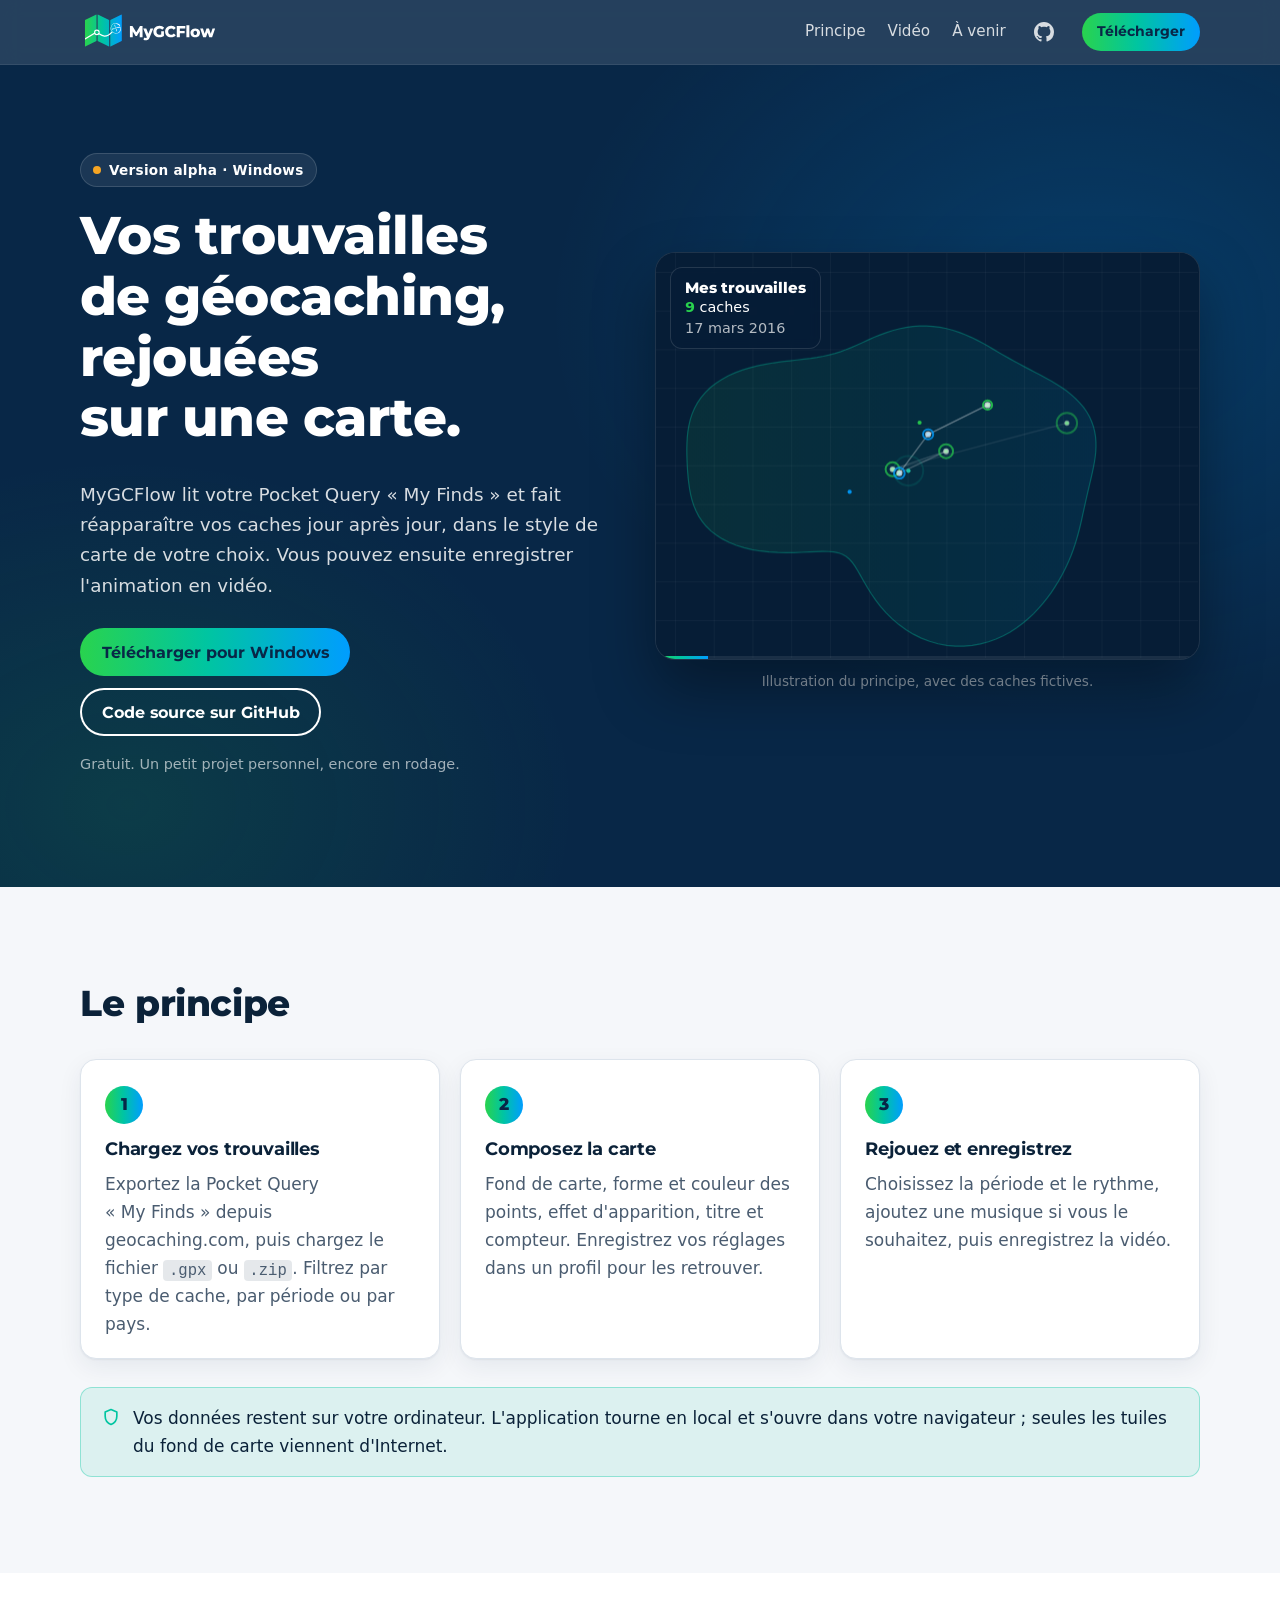
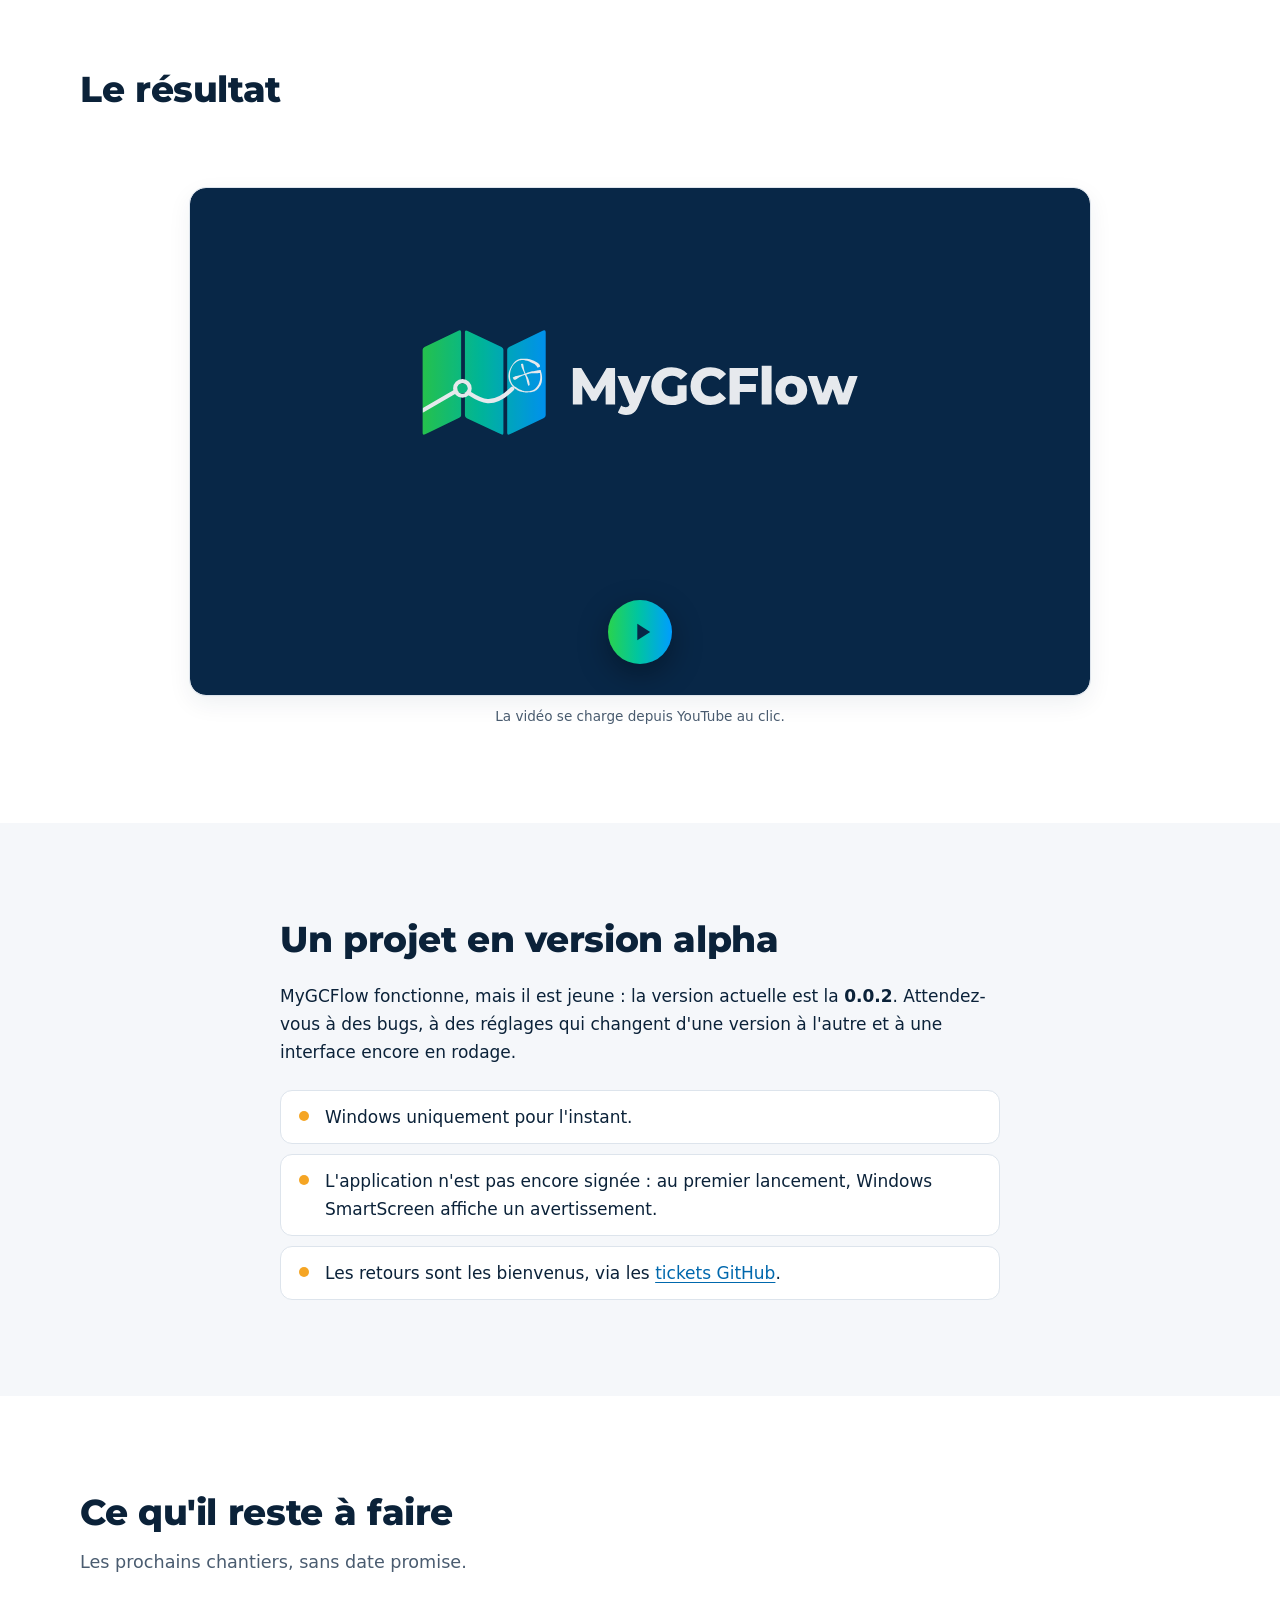
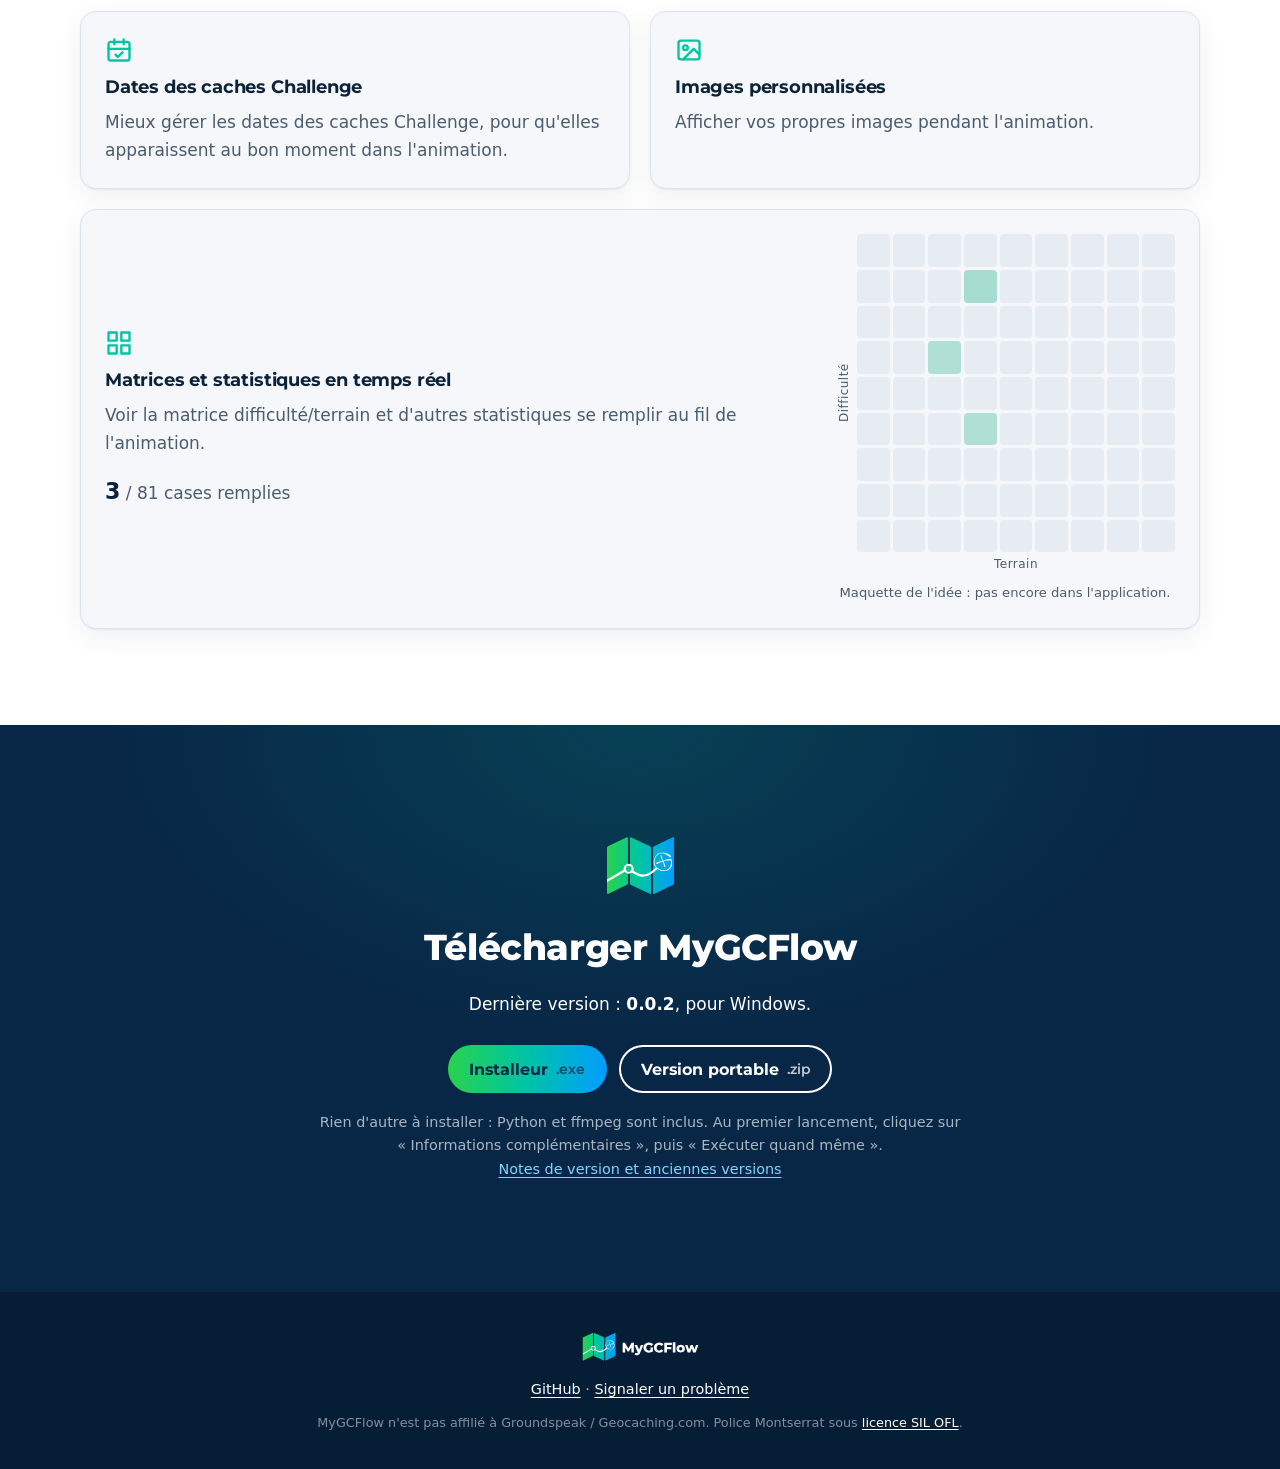
==== index.html @ 63185b6c "Site > Première version de la page de présentation Page statique unique, sans build : accroche avec " ====
<!doctype html>
<html lang="fr">
<head>
  <meta charset="utf-8">
  <meta name="viewport" content="width=device-width, initial-scale=1">
  <title>MyGCFlow · vos trouvailles de géocaching en carte animée</title>
  <meta name="description" content="MyGCFlow rejoue vos trouvailles de géocaching sur une carte, jour après jour, et enregistre l'animation en vidéo. Application Windows gratuite, en version alpha.">
  <meta name="theme-color" content="#082747">

  <meta property="og:type" content="website">
  <meta property="og:title" content="MyGCFlow">
  <meta property="og:description" content="Vos trouvailles de géocaching, rejouées sur une carte et enregistrées en vidéo.">
  <!-- og:image demande une URL absolue : l'ajouter quand le domaine du site sera connu,
       avec assets/img/mygcflow-social-1280x640.png -->

  <link rel="icon" href="assets/img/favicon.ico" sizes="any">
  <link rel="icon" href="assets/img/favicon.svg" type="image/svg+xml">
  <link rel="apple-touch-icon" href="assets/img/apple-touch-icon.png">
  <link rel="manifest" href="site.webmanifest">

  <script>document.documentElement.classList.add("js")</script>
  <link rel="preload" href="assets/fonts/montserrat-600-800.woff2" as="font" type="font/woff2" crossorigin>
  <link rel="stylesheet" href="assets/css/style.css">
  <script src="assets/js/main.js" defer></script>
</head>
<body>
  <a class="skip" href="#contenu">Aller au contenu</a>

  <header class="topbar">
    <div class="wrap topbar-inner">
      <a class="brand" href="#" aria-label="MyGCFlow, retour en haut">
        <img src="assets/img/mygcflow-logo-horizontal-fond-sombre.svg" alt="MyGCFlow" width="150" height="48">
      </a>
      <nav class="nav" aria-label="Sections">
        <a href="#principe">Principe</a>
        <a href="#video">Vidéo</a>
        <a href="#a-venir">À venir</a>
        <a class="nav-github" href="https://github.com/TherionAcribus/MyGCFlow" aria-label="Code source sur GitHub">
          <svg viewBox="0 0 16 16" width="20" height="20" aria-hidden="true"><path fill="currentColor" d="M8 0C3.58 0 0 3.58 0 8c0 3.54 2.29 6.53 5.47 7.59.4.07.55-.17.55-.38 0-.19-.01-.82-.01-1.49-2.01.37-2.53-.49-2.69-.94-.09-.23-.48-.94-.82-1.13-.28-.15-.68-.52-.01-.53.63-.01 1.08.58 1.23.82.72 1.21 1.87.87 2.33.66.07-.52.28-.87.51-1.07-1.78-.2-3.64-.89-3.64-3.95 0-.87.31-1.59.82-2.15-.08-.2-.36-1.02.08-2.12 0 0 .67-.21 2.2.82.64-.18 1.32-.27 2-.27.68 0 1.36.09 2 .27 1.53-1.04 2.2-.82 2.2-.82.44 1.1.16 1.92.08 2.12.51.56.82 1.27.82 2.15 0 3.07-1.87 3.75-3.65 3.95.29.25.54.73.54 1.48 0 1.07-.01 1.93-.01 2.2 0 .21.15.46.55.38A8.013 8.013 0 0016 8c0-4.42-3.58-8-8-8z"/></svg>
        </a>
        <a class="btn btn-small" href="#telecharger">Télécharger</a>
      </nav>
    </div>
  </header>

  <main id="contenu">
    <!-- Accroche -->
    <section class="hero">
      <div class="wrap hero-inner">
        <div class="hero-text">
          <p class="badge"><span class="badge-dot" aria-hidden="true"></span>Version alpha · Windows</p>
          <h1>Vos trouvailles de géocaching, rejouées sur une&nbsp;carte.</h1>
          <p class="lead">
            MyGCFlow lit votre Pocket Query «&nbsp;My&nbsp;Finds&nbsp;» et fait réapparaître vos caches
            jour après jour, dans le style de carte de votre choix. Vous pouvez ensuite enregistrer
            l'animation en vidéo.
          </p>
          <div class="actions">
            <a class="btn" href="#telecharger">Télécharger pour Windows</a>
            <a class="btn btn-ghost" href="https://github.com/TherionAcribus/MyGCFlow">Code source sur GitHub</a>
          </div>
          <p class="fineprint">Gratuit. Un petit projet personnel, encore en rodage.</p>
        </div>

        <figure class="replay">
          <div class="replay-frame">
            <canvas id="replay" aria-hidden="true"></canvas>
            <div class="replay-overlay" aria-hidden="true">
              <span class="replay-title">Mes trouvailles</span>
              <span><strong id="replay-count">0</strong> caches</span>
              <span id="replay-date" class="replay-date">&nbsp;</span>
            </div>
            <div class="replay-progress" aria-hidden="true"><span id="replay-bar"></span></div>
          </div>
          <figcaption>Illustration du principe, avec des caches fictives.</figcaption>
        </figure>
      </div>
    </section>

    <!-- Principe -->
    <section id="principe" class="section">
      <div class="wrap">
        <h2 class="reveal">Le principe</h2>
        <ol class="steps">
          <li class="step reveal">
            <span class="step-num" aria-hidden="true">1</span>
            <h3>Chargez vos trouvailles</h3>
            <p>
              Exportez la Pocket Query «&nbsp;My&nbsp;Finds&nbsp;» depuis geocaching.com, puis chargez le
              fichier <code>.gpx</code> ou <code>.zip</code>. Filtrez par type de cache, par période ou par pays.
            </p>
          </li>
          <li class="step reveal">
            <span class="step-num" aria-hidden="true">2</span>
            <h3>Composez la carte</h3>
            <p>
              Fond de carte, forme et couleur des points, effet d'apparition, titre et compteur.
              Enregistrez vos réglages dans un profil pour les retrouver.
            </p>
          </li>
          <li class="step reveal">
            <span class="step-num" aria-hidden="true">3</span>
            <h3>Rejouez et enregistrez</h3>
            <p>
              Choisissez la période et le rythme, ajoutez une musique si vous le souhaitez, puis
              enregistrez la vidéo.
            </p>
          </li>
        </ol>
        <p class="note reveal">
          <svg viewBox="0 0 24 24" width="20" height="20" aria-hidden="true"><path fill="none" stroke="currentColor" stroke-width="2" stroke-linecap="round" stroke-linejoin="round" d="M12 3l7 3v5c0 4.5-3 8.3-7 10-4-1.7-7-5.5-7-10V6z"/></svg>
          <span>
            Vos données restent sur votre ordinateur. L'application tourne en local et s'ouvre dans votre
            navigateur&nbsp;; seules les tuiles du fond de carte viennent d'Internet.
          </span>
        </p>
      </div>
    </section>

    <!-- Vidéo -->
    <section id="video" class="section section-alt">
      <div class="wrap">
        <h2 class="reveal">Le résultat</h2>
        <p class="section-lead reveal">Une animation enregistrée avec MyGCFlow.</p>

        <!-- Pour changer de vidéo, remplacer data-youtube-id. Pour en ajouter une,
             dupliquer ce bloc <figure>. -->
        <figure class="video reveal" data-youtube-id="Gqk3JlpNE18">
          <button class="video-facade" type="button" aria-label="Lire la vidéo de démonstration (YouTube)">
            <img src="assets/img/mygcflow-logo-horizontal-fond-sombre.svg" alt="" width="1280" height="640" loading="lazy">
            <span class="video-play" aria-hidden="true">
              <svg viewBox="0 0 24 24" width="28" height="28"><path fill="currentColor" d="M8 5v14l11-7z"/></svg>
            </span>
          </button>
          <figcaption>La vidéo se charge depuis YouTube au clic.</figcaption>
        </figure>
      </div>
    </section>

    <!-- Alpha -->
    <section id="alpha" class="section">
      <div class="wrap narrow">
        <h2 class="reveal">Un projet en version alpha</h2>
        <p class="reveal">
          MyGCFlow fonctionne, mais il est jeune&nbsp;: la version actuelle est la
          <strong class="js-version">0.0.2</strong>. Attendez-vous à des bugs, à des réglages qui
          changent d'une version à l'autre et à une interface encore en rodage.
        </p>
        <ul class="facts reveal">
          <li>Windows uniquement pour l'instant.</li>
          <li>
            L'application n'est pas encore signée&nbsp;: au premier lancement, Windows SmartScreen affiche
            un avertissement.
          </li>
          <li>
            Les retours sont les bienvenus, via les
            <a href="https://github.com/TherionAcribus/MyGCFlow/issues">tickets GitHub</a>.
          </li>
        </ul>
      </div>
    </section>

    <!-- Feuille de route -->
    <section id="a-venir" class="section section-alt">
      <div class="wrap">
        <h2 class="reveal">Ce qu'il reste à faire</h2>
        <p class="section-lead reveal">Les prochains chantiers, sans date promise.</p>

        <div class="roadmap">
          <article class="card reveal">
            <svg class="card-icon" viewBox="0 0 24 24" width="28" height="28" aria-hidden="true"><g fill="none" stroke="currentColor" stroke-width="2" stroke-linecap="round" stroke-linejoin="round"><rect x="3" y="5" width="18" height="16" rx="2"/><path d="M16 3v4M8 3v4M3 11h18M9 16l2 2 4-4"/></g></svg>
            <h3>Dates des caches Challenge</h3>
            <p>Mieux gérer les dates des caches Challenge, pour qu'elles apparaissent au bon moment dans l'animation.</p>
          </article>

          <article class="card reveal">
            <svg class="card-icon" viewBox="0 0 24 24" width="28" height="28" aria-hidden="true"><g fill="none" stroke="currentColor" stroke-width="2" stroke-linecap="round" stroke-linejoin="round"><rect x="3" y="4" width="18" height="16" rx="2"/><circle cx="9" cy="10" r="2"/><path d="M21 16l-5-5-9 9"/></g></svg>
            <h3>Images personnalisées</h3>
            <p>Afficher vos propres images pendant l'animation.</p>
          </article>

          <article class="card card-wide reveal">
            <div class="card-text">
              <svg class="card-icon" viewBox="0 0 24 24" width="28" height="28" aria-hidden="true"><g fill="none" stroke="currentColor" stroke-width="2" stroke-linecap="round" stroke-linejoin="round"><path d="M3 3h7v7H3zM14 3h7v7h-7zM3 14h7v7H3zM14 14h7v7h-7z"/></g></svg>
              <h3>Matrices et statistiques en temps réel</h3>
              <p>
                Voir la matrice difficulté/terrain et d'autres statistiques se remplir au fil de
                l'animation.
              </p>
              <p class="matrix-stat" aria-hidden="true"><strong id="matrix-filled">0</strong>&nbsp;/&nbsp;81 cases remplies</p>
            </div>
            <figure class="matrix-figure">
              <div class="matrix" aria-hidden="true">
                <span class="matrix-axis matrix-axis-y">Difficulté</span>
                <span class="matrix-axis matrix-axis-x">Terrain</span>
                <div class="matrix-grid" id="matrix"></div>
              </div>
              <figcaption>Maquette de l'idée&nbsp;: pas encore dans l'application.</figcaption>
            </figure>
          </article>
        </div>
      </div>
    </section>

    <!-- Téléchargement -->
    <section id="telecharger" class="section download">
      <div class="wrap narrow center">
        <img class="download-icon reveal" src="assets/img/mygcflow-symbole.svg" alt="" width="88" height="88">
        <h2 class="reveal">Télécharger MyGCFlow</h2>
        <p class="reveal" id="release-info">
          Dernière version&nbsp;: <strong class="js-version">0.0.2</strong>, pour Windows.
        </p>
        <div class="actions center reveal">
          <a class="btn" id="dl-setup" href="https://github.com/TherionAcribus/MyGCFlow/releases/latest">Installeur <span class="btn-meta" id="dl-setup-meta">.exe</span></a>
          <a class="btn btn-ghost" id="dl-portable" href="https://github.com/TherionAcribus/MyGCFlow/releases/latest">Version portable <span class="btn-meta" id="dl-portable-meta">.zip</span></a>
        </div>
        <p class="fineprint reveal">
          Rien d'autre à installer&nbsp;: Python et ffmpeg sont inclus.
          Au premier lancement, cliquez sur «&nbsp;Informations complémentaires&nbsp;», puis
          «&nbsp;Exécuter quand même&nbsp;».
          <br>
          <a href="https://github.com/TherionAcribus/MyGCFlow/releases">Notes de version et anciennes versions</a>
        </p>
      </div>
    </section>
  </main>

  <footer class="footer">
    <div class="wrap footer-inner">
      <img src="assets/img/mygcflow-logo-horizontal-fond-sombre.svg" alt="MyGCFlow" width="125" height="40">
      <p>
        <a href="https://github.com/TherionAcribus/MyGCFlow">GitHub</a>
        · <a href="https://github.com/TherionAcribus/MyGCFlow/issues">Signaler un problème</a>
      </p>
      <p class="footer-legal">
        MyGCFlow n'est pas affilié à Groundspeak / Geocaching.com.
        Police Montserrat sous <a href="assets/fonts/Montserrat-OFL.txt">licence SIL OFL</a>.
      </p>
    </div>
  </footer>
</body>
</html>
---- assets/css/style.css ----
/* Site MyGCFlow — une seule feuille, sans outil de build. */

@font-face {
  font-family: "Montserrat";
  src: url("../fonts/montserrat-600-800.woff2") format("woff2");
  font-weight: 600 800;
  font-style: normal;
  font-display: swap;
}

/* ---------- Couleurs (palette du kit d'identité) ---------- */

:root {
  --marine: #082747;
  --marine-deep: #061d36;
  --vert: #29d34e;
  --turquoise: #00c5a1;
  --bleu: #009dff;
  --orange: #f5a524;
  --gradient: linear-gradient(90deg, var(--vert), var(--turquoise) 47%, var(--bleu));

  --bg: #f5f7fa;
  --bg-alt: #ffffff;
  --card: #ffffff;
  --text: #0b2239;
  --muted: #4a5c70;
  --border: #dde4ec;
  --link: #0068ad;
  --cell-empty: #e6ecf2;
  --shadow: 0 1px 2px rgb(8 39 71 / 6%), 0 8px 24px rgb(8 39 71 / 7%);

  color-scheme: light;
}

@media (prefers-color-scheme: dark) {
  :root:not([data-theme="light"]) {
    --bg: #061a30;
    --bg-alt: #082747;
    --card: #0c315a;
    --text: #e8eef5;
    --muted: #a3b4c6;
    --border: #1b4472;
    --link: #58c8ff;
    --cell-empty: #12396a;
    --shadow: none;
    color-scheme: dark;
  }
}

:root[data-theme="dark"] {
  --bg: #061a30;
  --bg-alt: #082747;
  --card: #0c315a;
  --text: #e8eef5;
  --muted: #a3b4c6;
  --border: #1b4472;
  --link: #58c8ff;
  --cell-empty: #12396a;
  --shadow: none;
  color-scheme: dark;
}

/* ---------- Base ---------- */

*,
*::before,
*::after { box-sizing: border-box; }

html { scroll-behavior: smooth; scroll-padding-top: 76px; }

body {
  margin: 0;
  background: var(--bg);
  color: var(--text);
  font: 400 1.0625rem/1.65 system-ui, "Segoe UI", Roboto, "Helvetica Neue", Arial, sans-serif;
  -webkit-font-smoothing: antialiased;
}

h1, h2, h3 {
  font-family: "Montserrat", system-ui, sans-serif;
  font-weight: 800;
  line-height: 1.15;
  letter-spacing: -0.01em;
  margin: 0 0 0.6em;
  text-wrap: balance;
}
h1 { font-size: clamp(2rem, 4.6vw, 3.3rem); }
h2 { font-size: clamp(1.6rem, 3vw, 2.25rem); }
h3 { font-size: 1.15rem; font-weight: 700; }

p { margin: 0 0 1em; }
a { color: var(--link); text-underline-offset: 0.18em; }
img, svg, canvas { display: block; max-width: 100%; }
code {
  font: 0.92em ui-monospace, "Cascadia Code", Consolas, monospace;
  background: color-mix(in srgb, var(--muted) 14%, transparent);
  padding: 0.1em 0.35em;
  border-radius: 4px;
}

:focus-visible { outline: 3px solid var(--bleu); outline-offset: 3px; border-radius: 4px; }

.wrap { width: min(1120px, 100% - 32px); margin-inline: auto; }
.narrow { width: min(720px, 100% - 32px); }
.center { text-align: center; justify-content: center; }

.skip {
  position: absolute; left: 16px; top: -48px; z-index: 100;
  background: #fff; color: var(--marine); padding: 8px 14px; border-radius: 8px;
}
.skip:focus { top: 12px; }

/* ---------- Boutons ---------- */

.btn {
  display: inline-flex; align-items: center; gap: 0.5em;
  min-height: 48px; padding: 0.7em 1.35em;
  border: 0; border-radius: 999px;
  background: var(--gradient);
  color: var(--marine);
  font: 700 1rem/1.2 "Montserrat", system-ui, sans-serif;
  text-decoration: none;
  transition: transform 0.15s ease, box-shadow 0.15s ease, filter 0.15s ease;
}
.btn:hover { transform: translateY(-1px); box-shadow: 0 6px 20px rgb(0 197 161 / 30%); filter: saturate(1.1); }
.btn-ghost {
  background: transparent; color: inherit;
  box-shadow: inset 0 0 0 2px currentColor;
}
.btn-ghost:hover { box-shadow: inset 0 0 0 2px currentColor; background: color-mix(in srgb, currentColor 8%, transparent); }
.btn-small { min-height: 38px; padding: 0.45em 1.05em; font-size: 0.9rem; }
.btn-meta { font-weight: 600; opacity: 0.75; font-size: 0.85em; }

.actions { display: flex; flex-wrap: wrap; gap: 12px; margin: 1.6em 0 1em; }

/* ---------- En-tête ---------- */

.topbar {
  position: sticky; top: 0; z-index: 50;
  background: rgb(8 39 71 / 88%);
  backdrop-filter: blur(10px);
  border-bottom: 1px solid rgb(255 255 255 / 8%);
  color: #fff;
}
.topbar-inner { display: flex; align-items: center; justify-content: space-between; gap: 16px; height: 64px; }
.brand img { width: 140px; height: auto; }
.nav { display: flex; align-items: center; gap: 22px; }
.nav a:not(.btn) { color: rgb(255 255 255 / 82%); text-decoration: none; font-weight: 500; font-size: 0.95rem; }
.nav a:not(.btn):hover { color: #fff; }
.nav-github { display: inline-flex; padding: 6px; }

@media (max-width: 720px) {
  .nav a[href^="#"]:not(.btn) { display: none; }
  .nav { gap: 10px; }
  .brand img { width: 120px; }
}

/* ---------- Accroche ---------- */

.hero {
  position: relative;
  overflow: hidden;
  background:
    radial-gradient(60% 70% at 85% 30%, rgb(0 157 255 / 18%), transparent 70%),
    radial-gradient(50% 60% at 10% 90%, rgb(41 211 78 / 12%), transparent 70%),
    var(--marine);
  color: #fff;
  padding: clamp(40px, 7vw, 88px) 0 clamp(48px, 8vw, 96px);
}
.hero-inner { display: grid; gap: clamp(32px, 5vw, 56px); align-items: center; }
@media (min-width: 920px) { .hero-inner { grid-template-columns: 1fr 1.05fr; } }

.lead { font-size: 1.15rem; color: rgb(255 255 255 / 84%); max-width: 34em; }
.hero .fineprint { color: rgb(255 255 255 / 62%); }
.hero .btn-ghost { color: #fff; }

.badge {
  display: inline-flex; align-items: center; gap: 8px;
  padding: 5px 12px; margin-bottom: 1.3em;
  border-radius: 999px;
  background: rgb(255 255 255 / 8%);
  border: 1px solid rgb(255 255 255 / 14%);
  font-size: 0.85rem; font-weight: 600; letter-spacing: 0.02em;
}
.badge-dot {
  width: 8px; height: 8px; border-radius: 50%;
  background: var(--orange);
  box-shadow: 0 0 0 0 rgb(245 165 36 / 60%);
  animation: ping 2.4s ease-out infinite;
}
@keyframes ping {
  0% { box-shadow: 0 0 0 0 rgb(245 165 36 / 55%); }
  70%, 100% { box-shadow: 0 0 0 10px rgb(245 165 36 / 0%); }
}

.fineprint { font-size: 0.9rem; color: var(--muted); }

/* Rediffusion animée */
.replay { margin: 0; }
.replay-frame {
  position: relative;
  aspect-ratio: 4 / 3;
  border-radius: 20px;
  overflow: hidden;
  background: var(--marine-deep);
  border: 1px solid rgb(255 255 255 / 10%);
  box-shadow: 0 30px 60px rgb(0 0 0 / 35%);
}
.replay-frame canvas { width: 100%; height: 100%; }
.replay-overlay {
  position: absolute; top: 14px; left: 14px;
  display: grid; gap: 1px;
  padding: 10px 14px;
  border-radius: 12px;
  background: rgb(6 29 54 / 72%);
  border: 1px solid rgb(255 255 255 / 12%);
  backdrop-filter: blur(6px);
  font-size: 0.9rem; line-height: 1.35;
  font-variant-numeric: tabular-nums;
}
.replay-title { font: 800 0.95rem/1.3 "Montserrat", system-ui, sans-serif; }
.replay-overlay strong { color: var(--vert); }
.replay-date { color: rgb(255 255 255 / 70%); min-width: 11ch; }
.replay-progress { position: absolute; left: 0; right: 0; bottom: 0; height: 3px; background: rgb(255 255 255 / 8%); }
.replay-progress span { display: block; height: 100%; width: 0; background: var(--gradient); }
.replay figcaption { margin-top: 10px; font-size: 0.85rem; color: rgb(255 255 255 / 55%); text-align: center; }

/* ---------- Sections ---------- */

.section { padding: clamp(56px, 8vw, 96px) 0; }
.section-alt { background: var(--bg-alt); }
.section-lead { color: var(--muted); font-size: 1.1rem; margin-top: -0.4em; }

/* Étapes */
.steps {
  list-style: none; padding: 0; margin: 2em 0 0;
  display: grid; gap: 20px;
}
@media (min-width: 820px) { .steps { grid-template-columns: repeat(3, 1fr); } }
.step {
  position: relative;
  padding: 26px 24px 20px;
  background: var(--card);
  border: 1px solid var(--border);
  border-radius: 16px;
  box-shadow: var(--shadow);
}
.step p { color: var(--muted); margin: 0; }
.step-num {
  display: inline-grid; place-items: center;
  width: 38px; height: 38px; margin-bottom: 14px;
  border-radius: 50%;
  background: var(--gradient);
  color: var(--marine);
  font: 800 1.05rem/1 "Montserrat", system-ui, sans-serif;
}

.note {
  display: flex; gap: 12px; align-items: flex-start;
  margin: 28px 0 0; padding: 16px 20px;
  border-radius: 12px;
  background: color-mix(in srgb, var(--turquoise) 10%, transparent);
  border: 1px solid color-mix(in srgb, var(--turquoise) 35%, transparent);
}
.note svg { flex: none; margin-top: 3px; color: var(--turquoise); }

/* Vidéo */
.video { margin: 2em auto 0; max-width: 900px; }
.video-facade,
.video iframe {
  display: block; width: 100%;
  aspect-ratio: 16 / 9;
  border: 0; border-radius: 16px;
  box-shadow: var(--shadow);
}
.video-facade {
  position: relative; padding: 0; overflow: hidden; cursor: pointer;
  background: var(--marine);
  outline: 1px solid var(--border);
}
.video-facade img { width: 100%; height: 100%; object-fit: contain; padding: 12% 24% 24%; transition: transform 0.4s ease, opacity 0.3s; opacity: 0.9; }
.video-facade:hover img { transform: scale(1.02); opacity: 1; }
.video-play {
  position: absolute; left: 0; right: 0; bottom: 6%; margin: auto;
  display: grid; place-items: center;
  width: 64px; height: 64px; border-radius: 50%;
  background: var(--gradient); color: var(--marine);
  box-shadow: 0 10px 30px rgb(0 0 0 / 35%);
  transition: transform 0.2s ease;
}
.video-play svg { margin-left: 4px; }
.video-facade:hover .video-play { transform: scale(1.08); }
.video figcaption { margin-top: 10px; text-align: center; font-size: 0.85rem; color: var(--muted); }

/* Alpha */
.facts { padding: 0; margin: 1.4em 0 0; list-style: none; display: grid; gap: 10px; }
.facts li {
  position: relative;
  padding: 12px 16px 12px 44px;
  background: var(--card);
  border: 1px solid var(--border);
  border-radius: 12px;
}
.facts li::before {
  content: ""; position: absolute; left: 18px; top: 1.2em;
  width: 10px; height: 10px; border-radius: 50%;
  background: var(--orange);
}

/* Feuille de route */
.roadmap { display: grid; gap: 20px; margin-top: 2em; }
@media (min-width: 820px) { .roadmap { grid-template-columns: 1fr 1fr; } }
.card {
  padding: 24px;
  background: var(--card);
  border: 1px solid var(--border);
  border-radius: 16px;
  box-shadow: var(--shadow);
}
.section-alt .card { background: var(--bg); }
.card p { color: var(--muted); margin: 0; }
.card-icon { color: var(--turquoise); margin-bottom: 12px; }
.card-wide { display: grid; gap: 24px; align-items: center; }
@media (min-width: 820px) {
  .card-wide { grid-column: 1 / -1; grid-template-columns: 1fr minmax(260px, 340px); gap: 40px; }
}
.matrix-stat { margin-top: 16px !important; font-variant-numeric: tabular-nums; }
.matrix-stat strong { color: var(--text); font-size: 1.3em; }

.matrix-figure { margin: 0; }
.matrix-figure figcaption { margin-top: 8px; font-size: 0.82rem; color: var(--muted); text-align: center; }
.matrix { position: relative; padding: 0 0 22px 22px; }
.matrix-grid {
  display: grid;
  grid-template-columns: repeat(9, 1fr);
  gap: 3px;
}
.matrix-grid span {
  --lvl: 0;
  aspect-ratio: 1;
  border-radius: 4px;
  background: color-mix(in oklab, var(--turquoise) calc(var(--lvl) * 100%), var(--cell-empty));
  transition: background-color 0.4s ease;
}
.matrix-grid span.pop { animation: pop 0.5s ease-out; }
@keyframes pop {
  0% { transform: scale(1); box-shadow: 0 0 0 0 rgb(41 211 78 / 70%); }
  40% { transform: scale(1.12); }
  100% { transform: scale(1); box-shadow: 0 0 0 5px rgb(41 211 78 / 0%); }
}
.matrix-axis { position: absolute; font-size: 0.75rem; color: var(--muted); letter-spacing: 0.04em; }
.matrix-axis-x { bottom: 0; left: 22px; right: 0; text-align: center; }
.matrix-axis-y { left: 0; top: 0; bottom: 22px; writing-mode: vertical-rl; transform: rotate(180deg); text-align: center; }

/* Téléchargement */
.download {
  background:
    radial-gradient(60% 80% at 50% 0%, rgb(0 197 161 / 16%), transparent 70%),
    var(--marine);
  color: #fff;
}
.download .btn-ghost { color: #fff; }
.download .fineprint { color: rgb(255 255 255 / 66%); margin-top: 1.2em; }
.download a:not(.btn) { color: #7fd6ff; }
.download-icon { margin: 0 auto 18px; }

/* Pied de page */
.footer { background: var(--marine-deep); color: rgb(255 255 255 / 70%); padding: 36px 0; font-size: 0.9rem; }
.footer-inner { display: grid; gap: 10px; justify-items: center; text-align: center; }
.footer p { margin: 0; }
.footer a { color: #fff; }
.footer-legal { font-size: 0.8rem; color: rgb(255 255 255 / 50%); }

/* ---------- Apparition au défilement ---------- */

.js .reveal { opacity: 0; transform: translateY(18px); transition: opacity 0.6s ease, transform 0.6s ease; }
.js .reveal.is-visible { opacity: 1; transform: none; }
.steps .reveal:nth-child(2), .roadmap .reveal:nth-child(2) { transition-delay: 0.1s; }
.steps .reveal:nth-child(3), .roadmap .reveal:nth-child(3) { transition-delay: 0.2s; }

@media (prefers-reduced-motion: reduce) {
  html { scroll-behavior: auto; }
  .js .reveal { opacity: 1; transform: none; transition: none; }
  .badge-dot, .matrix-grid span.pop { animation: none; }
  .btn, .video-facade img, .video-play { transition: none; }
}
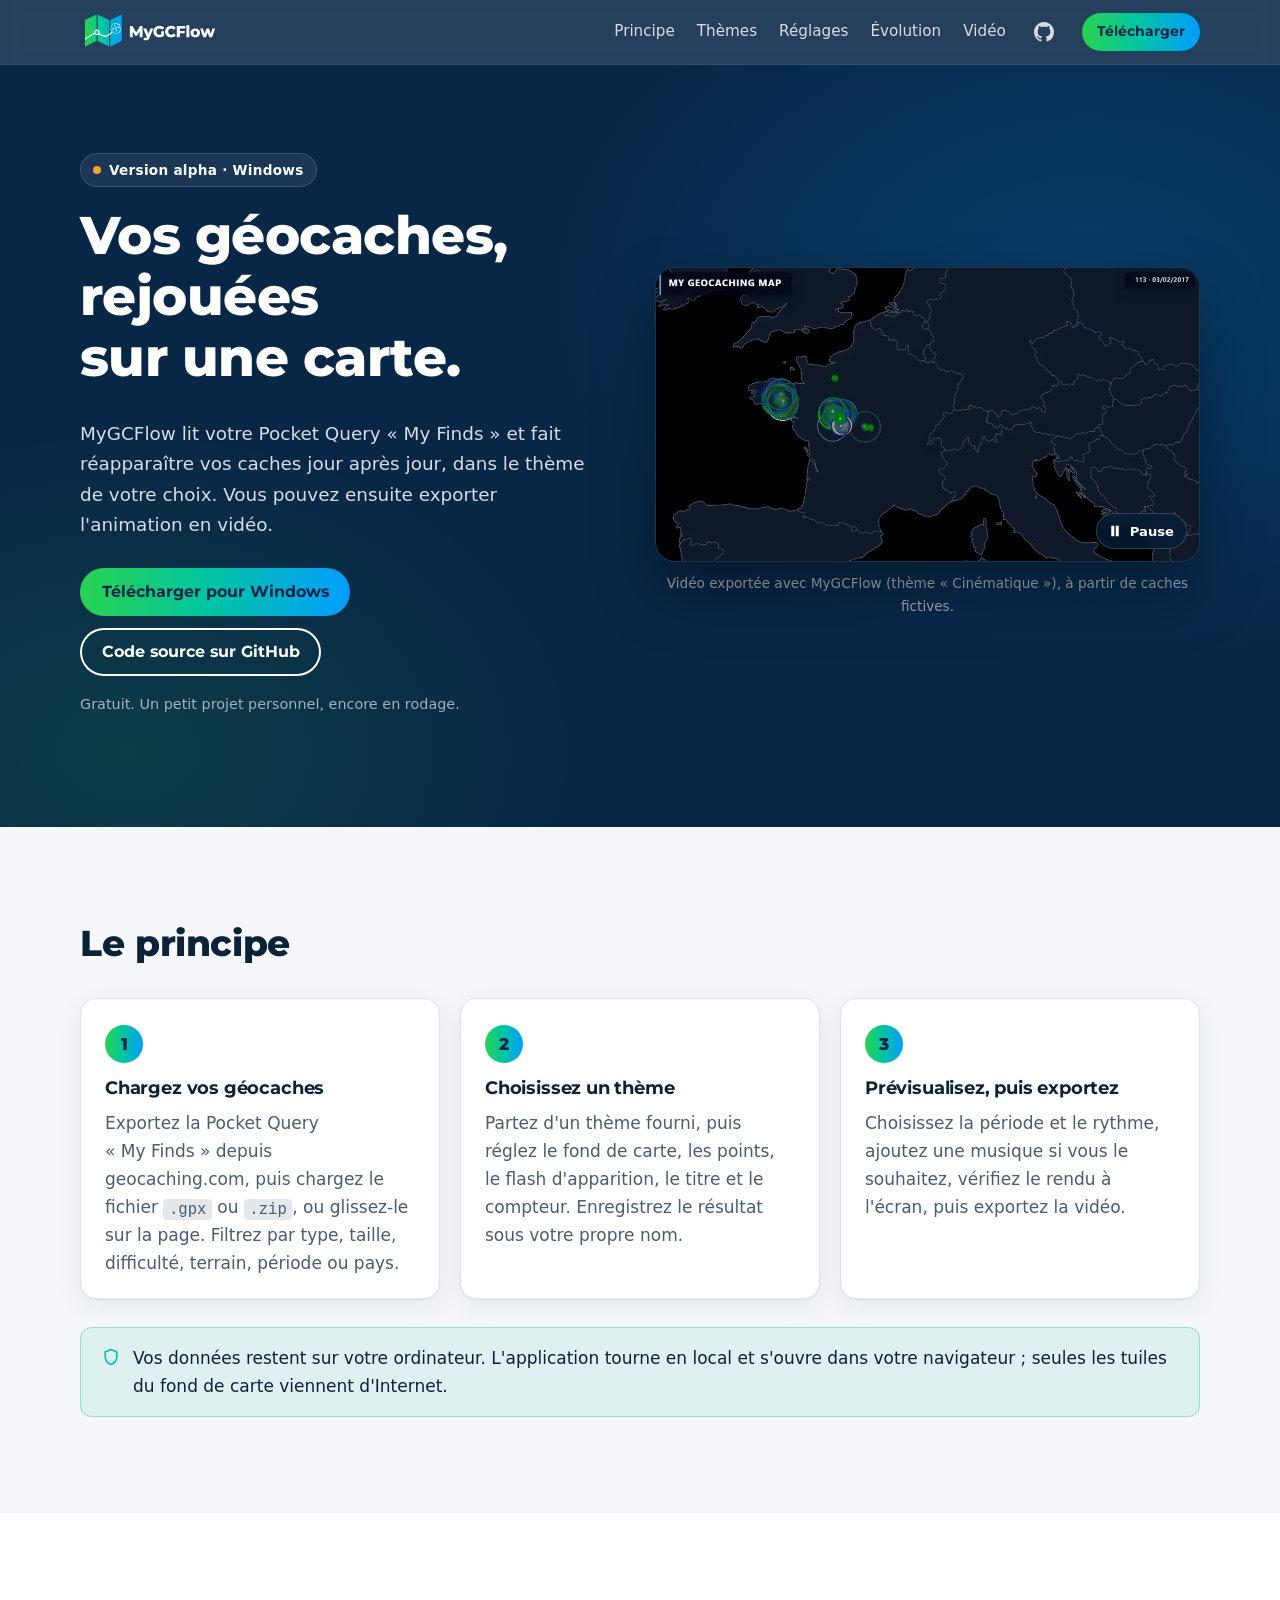
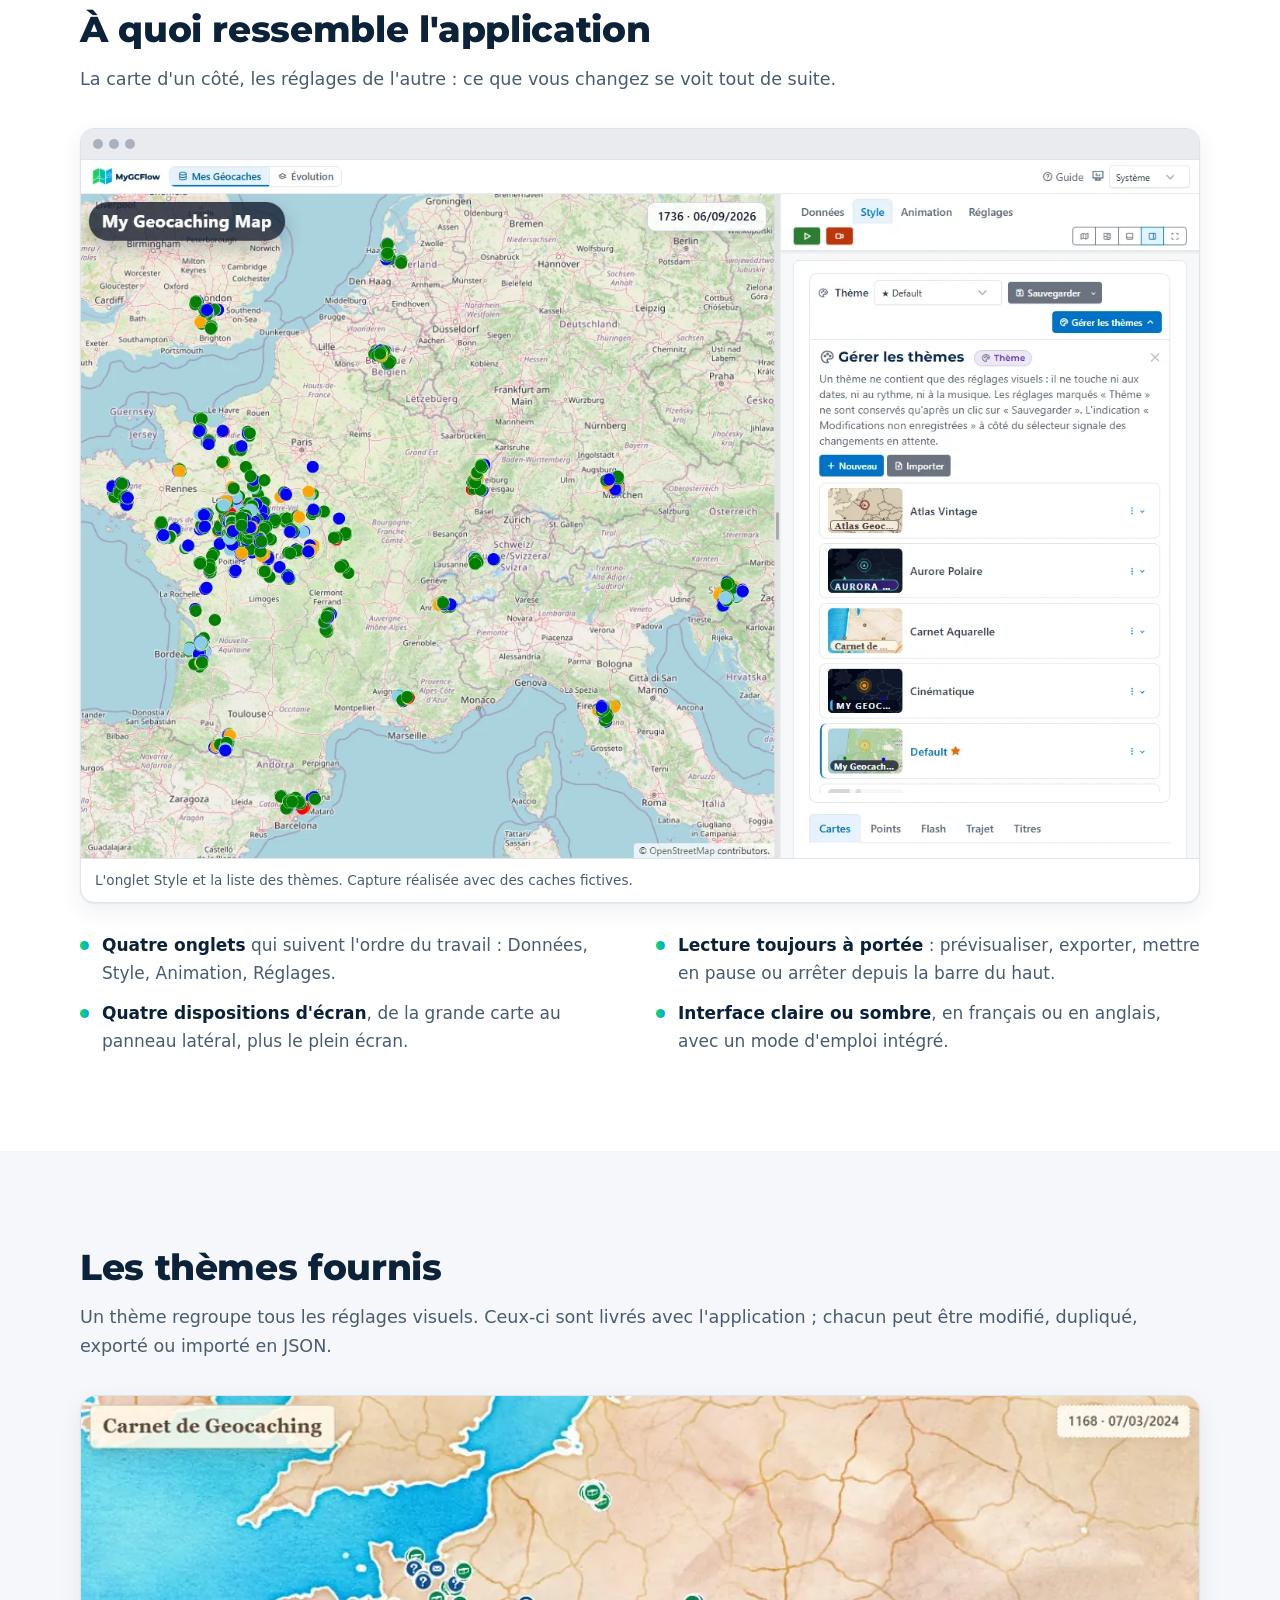
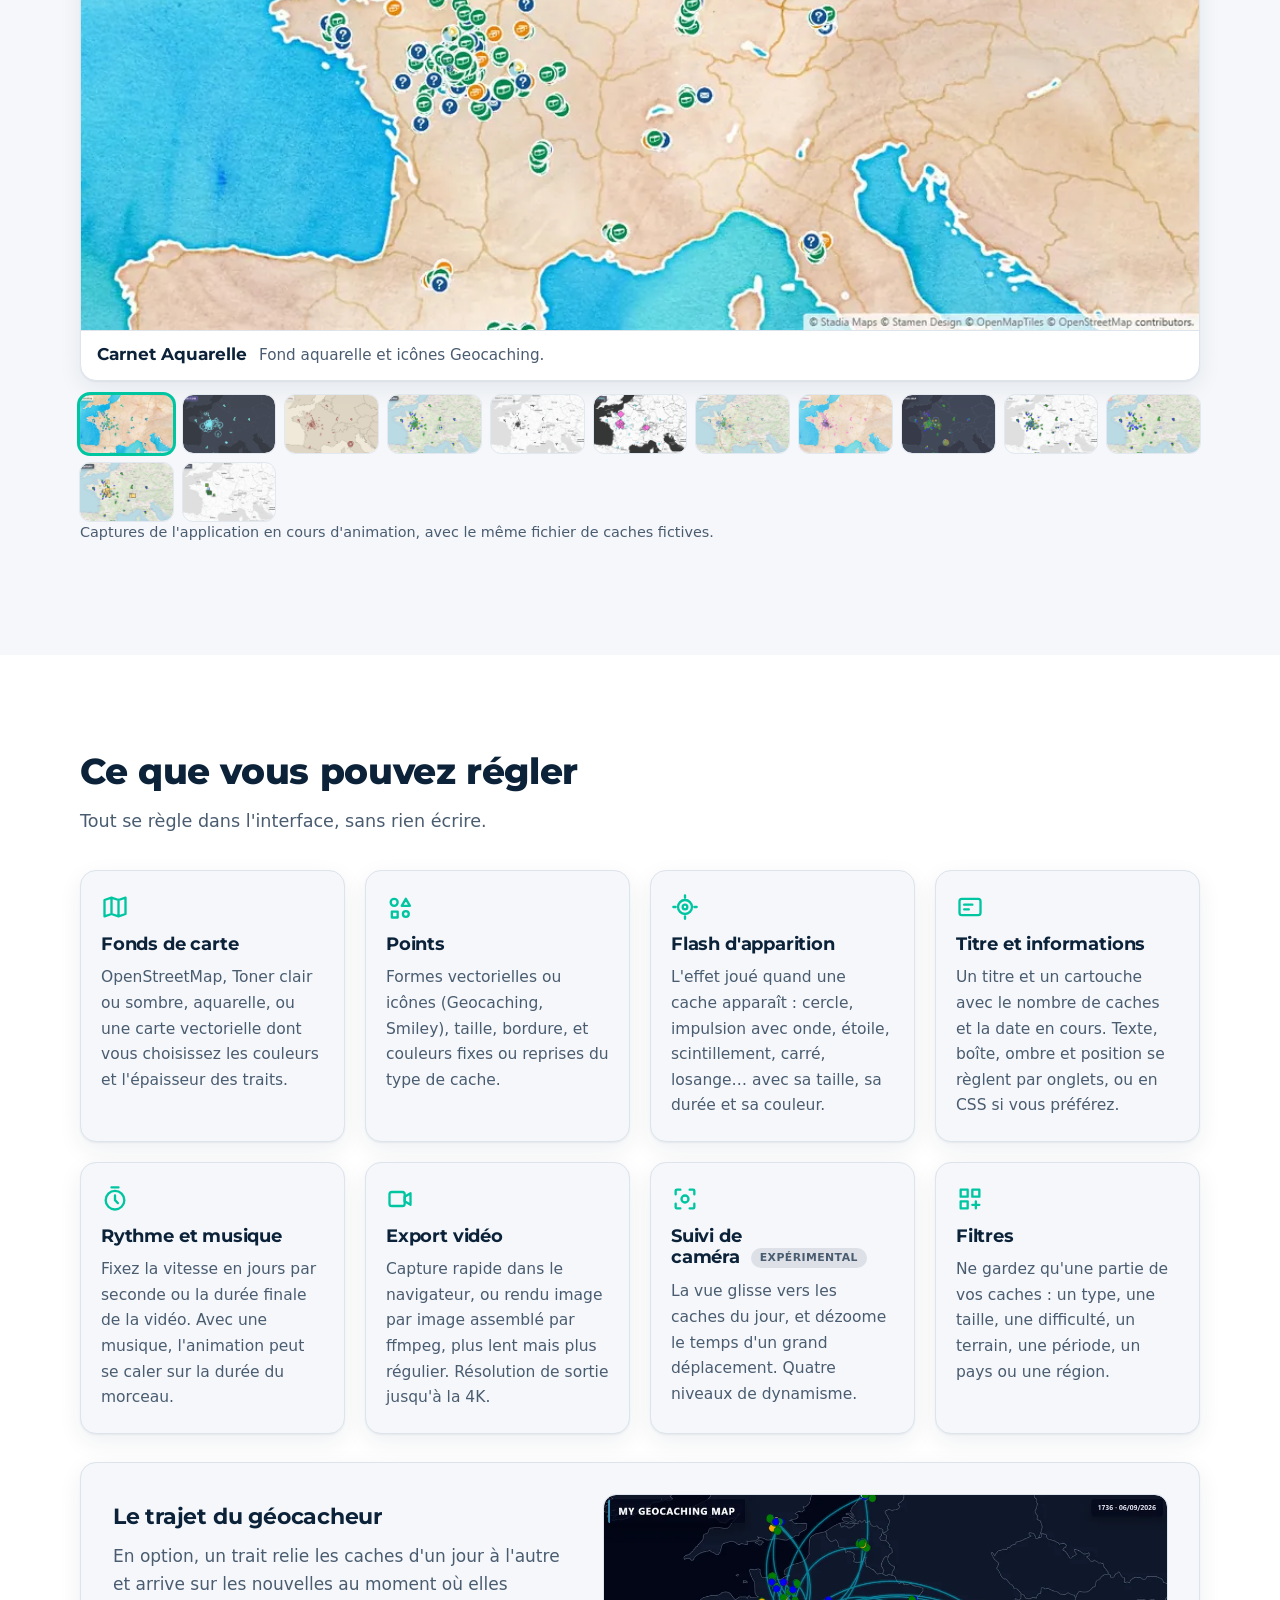
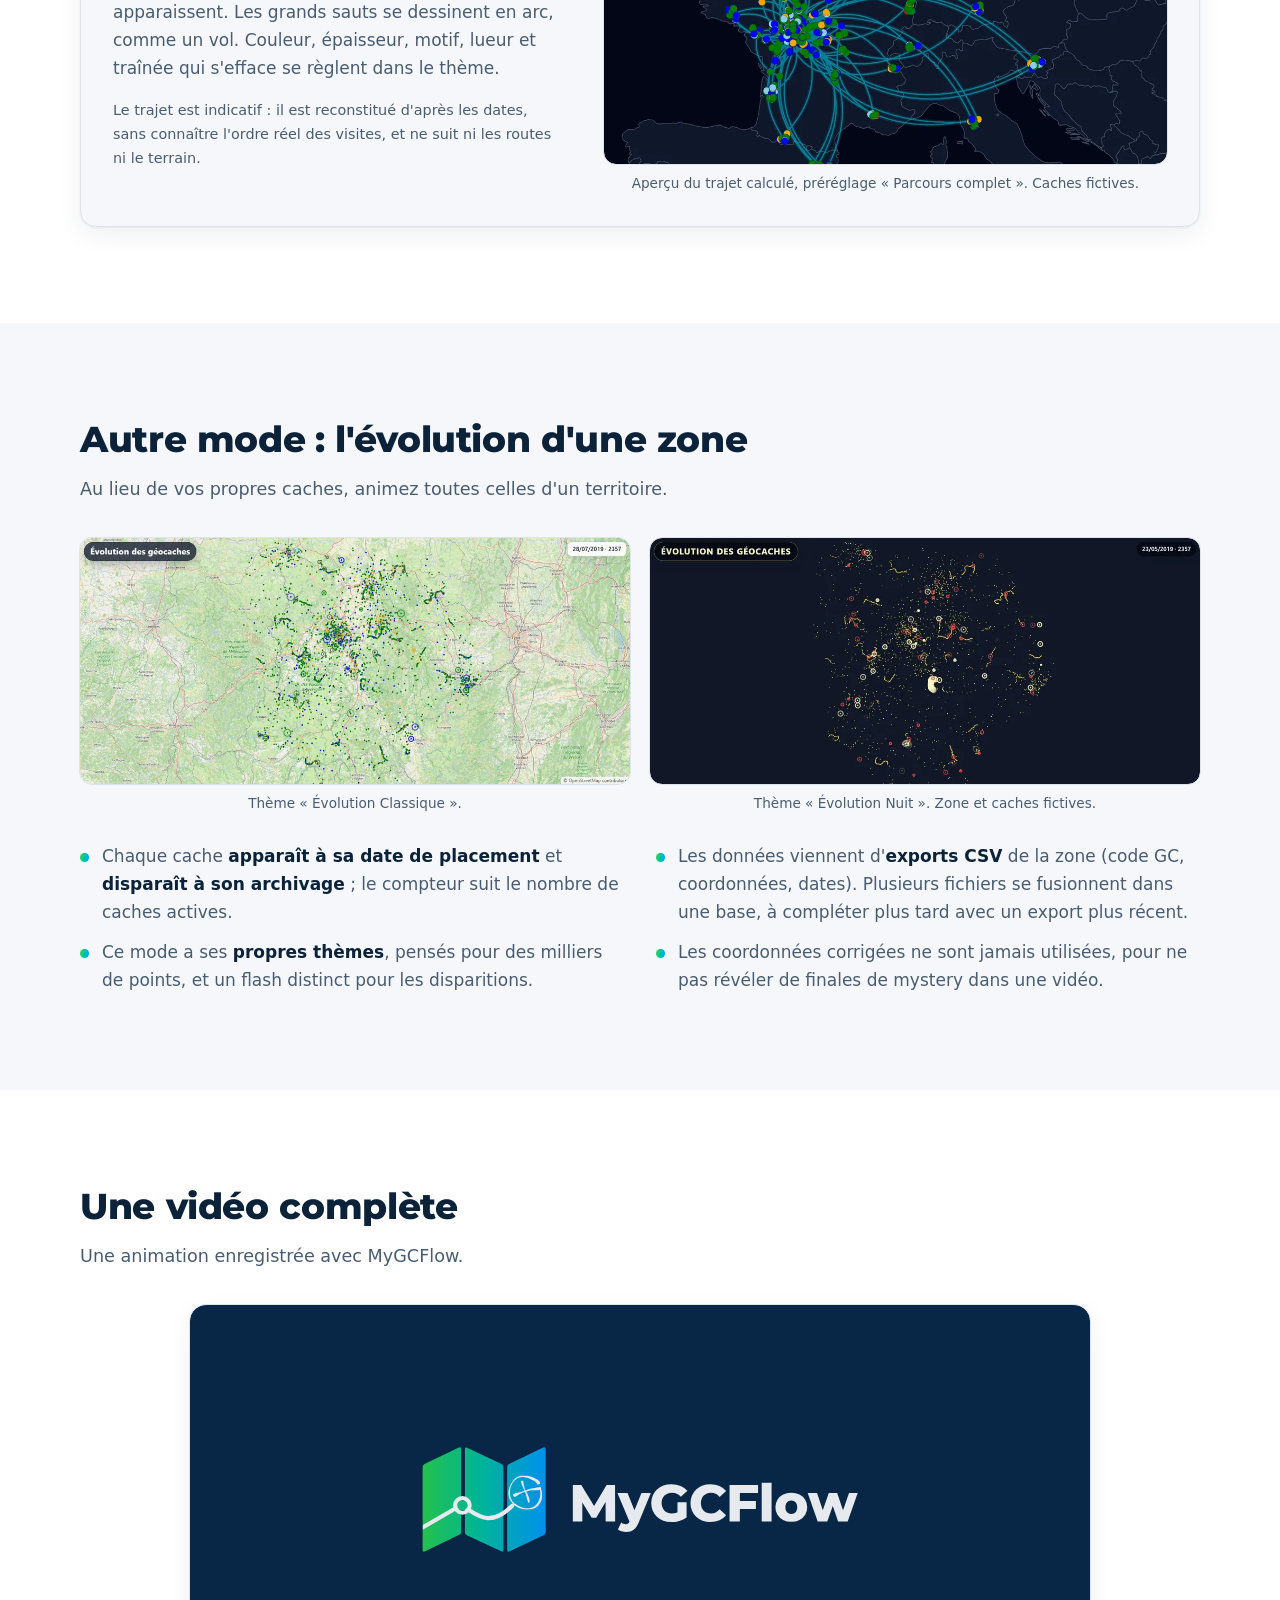
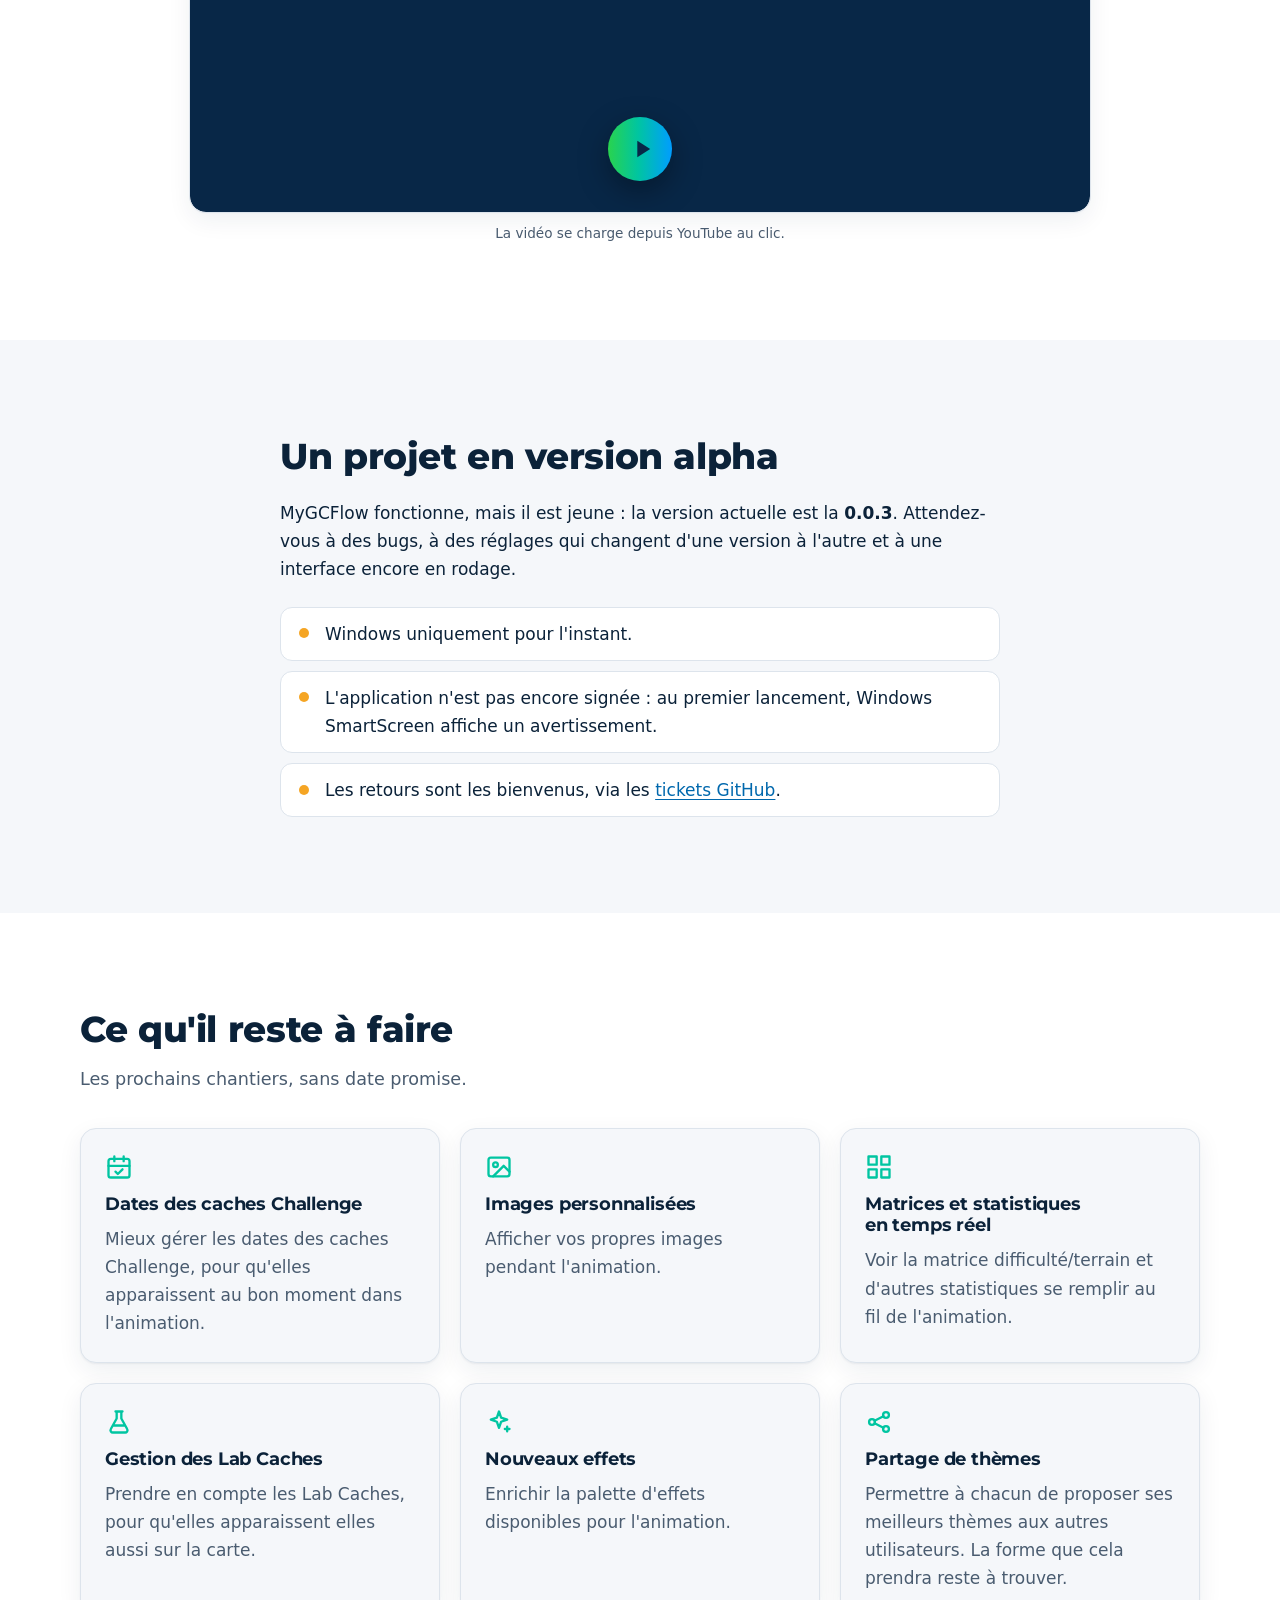
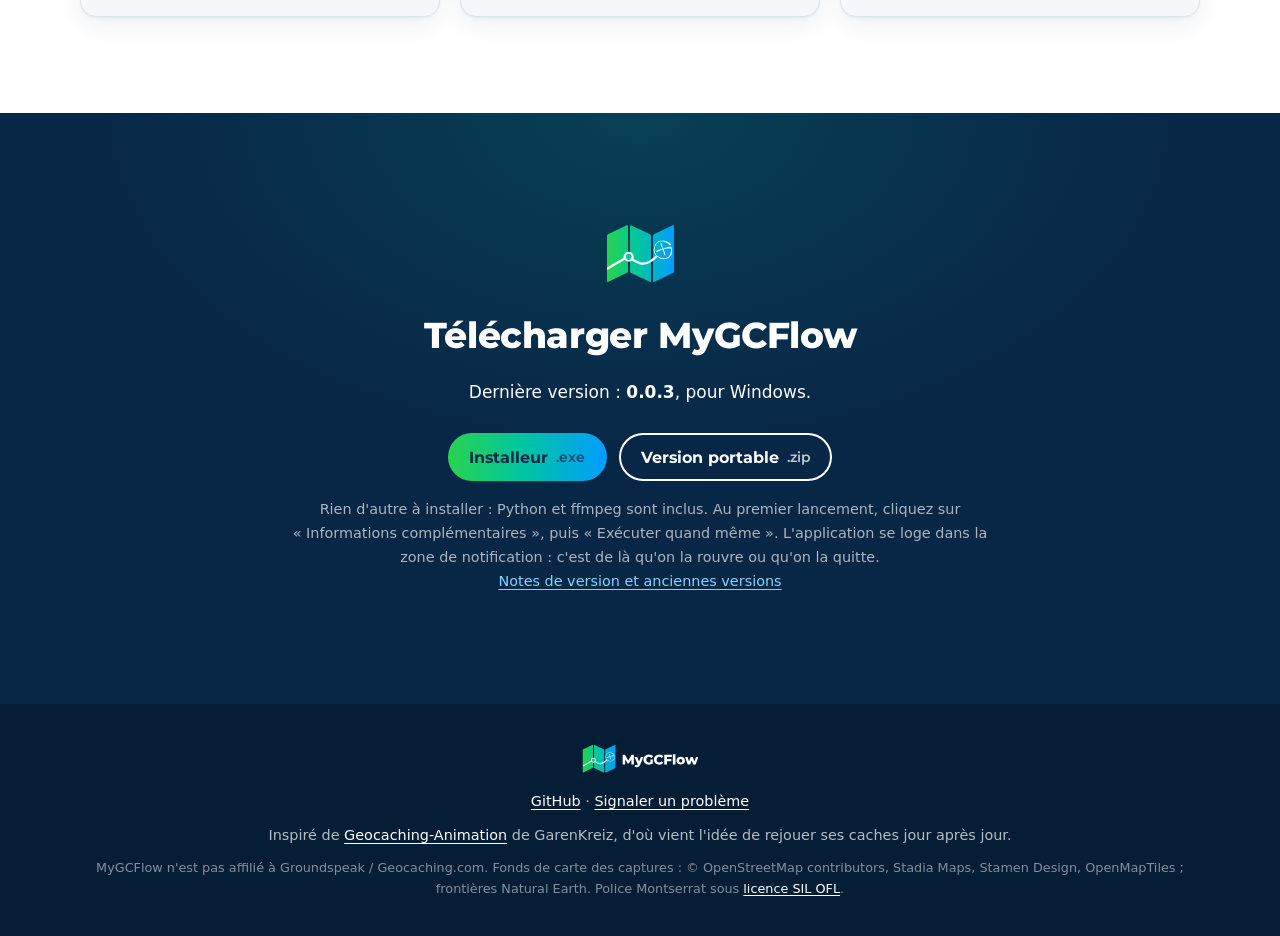
==== commit 60d250f8: "Site > Grosses améliorations" ====
--- a/index.html
+++ b/index.html
@@ -3,13 +3,13 @@
 <head>
   <meta charset="utf-8">
   <meta name="viewport" content="width=device-width, initial-scale=1">
-  <title>MyGCFlow · vos trouvailles de géocaching en carte animée</title>
-  <meta name="description" content="MyGCFlow rejoue vos trouvailles de géocaching sur une carte, jour après jour, et enregistre l'animation en vidéo. Application Windows gratuite, en version alpha.">
+  <title>MyGCFlow · vos géocaches en carte animée</title>
+  <meta name="description" content="MyGCFlow rejoue vos géocaches trouvées sur une carte, jour après jour, dans le thème de votre choix, et enregistre l'animation en vidéo. Application Windows gratuite, en version alpha.">
   <meta name="theme-color" content="#082747">
 
   <meta property="og:type" content="website">
   <meta property="og:title" content="MyGCFlow">
-  <meta property="og:description" content="Vos trouvailles de géocaching, rejouées sur une carte et enregistrées en vidéo.">
+  <meta property="og:description" content="Vos géocaches trouvées, rejouées sur une carte et enregistrées en vidéo.">
   <!-- og:image demande une URL absolue : l'ajouter quand le domaine du site sera connu,
        avec assets/img/mygcflow-social-1280x640.png -->
 
@@ -33,8 +33,10 @@
       </a>
       <nav class="nav" aria-label="Sections">
         <a href="#principe">Principe</a>
+        <a href="#themes">Thèmes</a>
+        <a href="#reglages">Réglages</a>
+        <a href="#evolution">Évolution</a>
         <a href="#video">Vidéo</a>
-        <a href="#a-venir">À venir</a>
         <a class="nav-github" href="https://github.com/TherionAcribus/MyGCFlow" aria-label="Code source sur GitHub">
           <svg viewBox="0 0 16 16" width="20" height="20" aria-hidden="true"><path fill="currentColor" d="M8 0C3.58 0 0 3.58 0 8c0 3.54 2.29 6.53 5.47 7.59.4.07.55-.17.55-.38 0-.19-.01-.82-.01-1.49-2.01.37-2.53-.49-2.69-.94-.09-.23-.48-.94-.82-1.13-.28-.15-.68-.52-.01-.53.63-.01 1.08.58 1.23.82.72 1.21 1.87.87 2.33.66.07-.52.28-.87.51-1.07-1.78-.2-3.64-.89-3.64-3.95 0-.87.31-1.59.82-2.15-.08-.2-.36-1.02.08-2.12 0 0 .67-.21 2.2.82.64-.18 1.32-.27 2-.27.68 0 1.36.09 2 .27 1.53-1.04 2.2-.82 2.2-.82.44 1.1.16 1.92.08 2.12.51.56.82 1.27.82 2.15 0 3.07-1.87 3.75-3.65 3.95.29.25.54.73.54 1.48 0 1.07-.01 1.93-.01 2.2 0 .21.15.46.55.38A8.013 8.013 0 0016 8c0-4.42-3.58-8-8-8z"/></svg>
         </a>
@@ -49,10 +51,10 @@
       <div class="wrap hero-inner">
         <div class="hero-text">
           <p class="badge"><span class="badge-dot" aria-hidden="true"></span>Version alpha · Windows</p>
-          <h1>Vos trouvailles de géocaching, rejouées sur une&nbsp;carte.</h1>
+          <h1>Vos géocaches, rejouées sur une&nbsp;carte.</h1>
           <p class="lead">
             MyGCFlow lit votre Pocket Query «&nbsp;My&nbsp;Finds&nbsp;» et fait réapparaître vos caches
-            jour après jour, dans le style de carte de votre choix. Vous pouvez ensuite enregistrer
+            jour après jour, dans le thème de votre choix. Vous pouvez ensuite exporter
             l'animation en vidéo.
           </p>
           <div class="actions">
@@ -62,17 +64,24 @@
           <p class="fineprint">Gratuit. Un petit projet personnel, encore en rodage.</p>
         </div>
 
-        <figure class="replay">
-          <div class="replay-frame">
-            <canvas id="replay" aria-hidden="true"></canvas>
-            <div class="replay-overlay" aria-hidden="true">
-              <span class="replay-title">Mes trouvailles</span>
-              <span><strong id="replay-count">0</strong> caches</span>
-              <span id="replay-date" class="replay-date">&nbsp;</span>
-            </div>
-            <div class="replay-progress" aria-hidden="true"><span id="replay-bar"></span></div>
+        <!-- Vidéo exportée par l'application elle-même (capture rapide, thème
+             Cinématique), à partir d'un fichier de caches fictives. Elle ne démarre
+             que par JavaScript, et jamais si l'animation réduite est demandée. -->
+        <figure class="demo">
+          <div class="demo-frame">
+            <video id="demo-video" muted loop playsinline preload="none"
+                   poster="assets/img/app/apercu-cinematique.webp" width="1040" height="562"
+                   aria-label="Animation MyGCFlow : des caches apparaissent sur une carte sombre de l'Europe de l'Ouest, avec un compteur et une date">
+              <source src="assets/video/apercu-cinematique.webm" type="video/webm">
+              <source src="assets/video/apercu-cinematique.mp4" type="video/mp4">
+            </video>
+            <button class="demo-toggle" id="demo-toggle" type="button" hidden aria-pressed="false">
+              <svg class="icon-pause" viewBox="0 0 24 24" width="18" height="18" aria-hidden="true"><path fill="currentColor" d="M7 5h4v14H7zM13 5h4v14h-4z"/></svg>
+              <svg class="icon-play" viewBox="0 0 24 24" width="18" height="18" aria-hidden="true"><path fill="currentColor" d="M8 5v14l11-7z"/></svg>
+              <span class="demo-toggle-label">Pause</span>
+            </button>
           </div>
-          <figcaption>Illustration du principe, avec des caches fictives.</figcaption>
+          <figcaption>Vidéo exportée avec MyGCFlow (thème «&nbsp;Cinématique&nbsp;»), à partir de caches fictives.</figcaption>
         </figure>
       </div>
     </section>
@@ -84,26 +93,27 @@
         <ol class="steps">
           <li class="step reveal">
             <span class="step-num" aria-hidden="true">1</span>
-            <h3>Chargez vos trouvailles</h3>
+            <h3>Chargez vos géocaches</h3>
             <p>
               Exportez la Pocket Query «&nbsp;My&nbsp;Finds&nbsp;» depuis geocaching.com, puis chargez le
-              fichier <code>.gpx</code> ou <code>.zip</code>. Filtrez par type de cache, par période ou par pays.
+              fichier <code>.gpx</code> ou <code>.zip</code>, ou glissez-le sur la page. Filtrez par type,
+              taille, difficulté, terrain, période ou pays.
             </p>
           </li>
           <li class="step reveal">
             <span class="step-num" aria-hidden="true">2</span>
-            <h3>Composez la carte</h3>
+            <h3>Choisissez un thème</h3>
             <p>
-              Fond de carte, forme et couleur des points, effet d'apparition, titre et compteur.
-              Enregistrez vos réglages dans un profil pour les retrouver.
+              Partez d'un thème fourni, puis réglez le fond de carte, les points, le flash
+              d'apparition, le titre et le compteur. Enregistrez le résultat sous votre propre nom.
             </p>
           </li>
           <li class="step reveal">
             <span class="step-num" aria-hidden="true">3</span>
-            <h3>Rejouez et enregistrez</h3>
+            <h3>Prévisualisez, puis exportez</h3>
             <p>
-              Choisissez la période et le rythme, ajoutez une musique si vous le souhaitez, puis
-              enregistrez la vidéo.
+              Choisissez la période et le rythme, ajoutez une musique si vous le souhaitez,
+              vérifiez le rendu à l'écran, puis exportez la vidéo.
             </p>
           </li>
         </ol>
@@ -117,10 +127,176 @@
       </div>
     </section>
 
+    <!-- L'application -->
+    <section id="application" class="section section-alt">
+      <div class="wrap">
+        <h2 class="reveal">À quoi ressemble l'application</h2>
+        <p class="section-lead reveal">
+          La carte d'un côté, les réglages de l'autre&nbsp;: ce que vous changez se voit tout de suite.
+        </p>
+
+        <figure class="shot reveal">
+          <div class="shot-bar" aria-hidden="true"><span></span><span></span><span></span></div>
+          <img src="assets/img/app/interface-themes.webp" width="1440" height="900" loading="lazy"
+               alt="Capture de MyGCFlow : à gauche, une carte d'Europe de l'Ouest couverte de points colorés ; à droite, l'onglet Style avec la liste des thèmes et leurs vignettes.">
+          <figcaption>L'onglet Style et la liste des thèmes. Capture réalisée avec des caches fictives.</figcaption>
+        </figure>
+
+        <ul class="points reveal">
+          <li><strong>Quatre onglets</strong> qui suivent l'ordre du travail&nbsp;: Données, Style, Animation, Réglages.</li>
+          <li><strong>Lecture toujours à portée</strong>&nbsp;: prévisualiser, exporter, mettre en pause ou arrêter depuis la barre du haut.</li>
+          <li><strong>Quatre dispositions d'écran</strong>, de la grande carte au panneau latéral, plus le plein écran.</li>
+          <li><strong>Interface claire ou sombre</strong>, en français ou en anglais, avec un mode d'emploi intégré.</li>
+        </ul>
+      </div>
+    </section>
+
+    <!-- Thèmes -->
+    <section id="themes" class="section">
+      <div class="wrap">
+        <h2 class="reveal">Les thèmes fournis</h2>
+        <p class="section-lead reveal">
+          Un thème regroupe tous les réglages visuels. Ceux-ci sont livrés avec l'application&nbsp;;
+          chacun peut être modifié, dupliqué, exporté ou importé en JSON.
+        </p>
+
+        <!-- Chaque vignette est un lien vers l'image : sans JavaScript, il l'ouvre ;
+             avec, main.js l'affiche dans le cadre du dessus.
+             Pour ajouter un thème : dupliquer un <li>, changer href, src et data-caption. -->
+        <div class="gallery reveal" id="gallery">
+          <figure class="gallery-main">
+            <img id="gallery-image" src="assets/img/app/theme-carnet-aquarelle.webp" width="1040" height="497"
+                 alt="Thème Carnet Aquarelle, animation en cours">
+            <figcaption>
+              <strong id="gallery-name">Carnet Aquarelle</strong>
+              <span id="gallery-caption">Fond aquarelle et icônes Geocaching.</span>
+            </figcaption>
+          </figure>
+          <ul class="gallery-thumbs">
+            <li><a href="assets/img/app/theme-carnet-aquarelle.webp" data-name="Carnet Aquarelle" data-caption="Fond aquarelle et icônes Geocaching." aria-current="true"><img src="assets/img/app/theme-carnet-aquarelle.webp" width="1040" height="497" loading="lazy" alt="Carnet Aquarelle"></a></li>
+            <li><a href="assets/img/app/theme-aurore-polaire.webp" data-name="Aurore Polaire" data-caption="Carte vectorielle de nuit, triangles turquoise et ondes."><img src="assets/img/app/theme-aurore-polaire.webp" width="1040" height="497" loading="lazy" alt="Aurore Polaire"></a></li>
+            <li><a href="assets/img/app/theme-atlas-vintage.webp" data-name="Atlas Vintage" data-caption="Carte vectorielle sépia, comme un vieil atlas."><img src="assets/img/app/theme-atlas-vintage.webp" width="1040" height="497" loading="lazy" alt="Atlas Vintage"></a></li>
+            <li><a href="assets/img/app/theme-default.webp" data-name="Default" data-caption="OpenStreetMap et couleurs par type de cache : le thème de départ."><img src="assets/img/app/theme-default.webp" width="1040" height="497" loading="lazy" alt="Default"></a></li>
+            <li><a href="assets/img/app/theme-encre-papier.webp" data-name="Encre &amp; Papier" data-caption="Fond noir et blanc, points à l'encre."><img src="assets/img/app/theme-encre-papier.webp" width="1040" height="497" loading="lazy" alt="Encre &amp; Papier"></a></li>
+            <li><a href="assets/img/app/theme-nocturne-neon.webp" data-name="Nocturne Neon" data-caption="Mers noires, flashs en losanges roses."><img src="assets/img/app/theme-nocturne-neon.webp" width="1040" height="497" loading="lazy" alt="Nocturne Neon"></a></li>
+            <li><a href="assets/img/app/theme-randonnee-topo.webp" data-name="Randonnée Topo" data-caption="OpenStreetMap, icônes et trajet en pointillés."><img src="assets/img/app/theme-randonnee-topo.webp" width="1040" height="497" loading="lazy" alt="Randonnée Topo"></a></li>
+            <li><a href="assets/img/app/theme-sakura-pastel.webp" data-name="Sakura Pastel" data-caption="Fond aquarelle, points roses et flashs en étoile."><img src="assets/img/app/theme-sakura-pastel.webp" width="1040" height="497" loading="lazy" alt="Sakura Pastel"></a></li>
+            <li><a href="assets/img/app/theme-cinematique.webp" data-name="Cinématique" data-caption="Carte vectorielle sombre, flash à impulsion. C'est celui de la vidéo du haut de page."><img src="assets/img/app/theme-cinematique.webp" width="1040" height="497" loading="lazy" alt="Cinématique"></a></li>
+            <li><a href="assets/img/app/theme-epure.webp" data-name="Épure" data-caption="Fond clair discret, pour laisser la place aux points."><img src="assets/img/app/theme-epure.webp" width="1040" height="497" loading="lazy" alt="Épure"></a></li>
+            <li><a href="assets/img/app/theme-fete-confetti.webp" data-name="Fête Confetti" data-caption="OpenStreetMap, flashs scintillants et titre coloré."><img src="assets/img/app/theme-fete-confetti.webp" width="1040" height="497" loading="lazy" alt="Fête Confetti"></a></li>
+            <li><a href="assets/img/app/theme-presentation-impact.webp" data-name="Présentation Impact" data-caption="OpenStreetMap, grands flashs carrés bien visibles."><img src="assets/img/app/theme-presentation-impact.webp" width="1040" height="497" loading="lazy" alt="Présentation Impact"></a></li>
+            <li><a href="assets/img/app/theme-signal-technique.webp" data-name="Signal Technique" data-caption="Fond clair, carrés et typographie à chasse fixe."><img src="assets/img/app/theme-signal-technique.webp" width="1040" height="497" loading="lazy" alt="Signal Technique"></a></li>
+          </ul>
+        </div>
+        <p class="fineprint reveal">Captures de l'application en cours d'animation, avec le même fichier de caches fictives.</p>
+      </div>
+    </section>
+
+    <!-- Réglages -->
+    <section id="reglages" class="section section-alt">
+      <div class="wrap">
+        <h2 class="reveal">Ce que vous pouvez régler</h2>
+        <p class="section-lead reveal">Tout se règle dans l'interface, sans rien écrire.</p>
+
+        <div class="features">
+          <article class="card reveal">
+            <svg class="card-icon" viewBox="0 0 24 24" width="28" height="28" aria-hidden="true"><g fill="none" stroke="currentColor" stroke-width="2" stroke-linecap="round" stroke-linejoin="round"><path d="M3 6l6-2 6 2 6-2v14l-6 2-6-2-6 2zM9 4v14M15 6v14"/></g></svg>
+            <h3>Fonds de carte</h3>
+            <p>OpenStreetMap, Toner clair ou sombre, aquarelle, ou une carte vectorielle dont vous choisissez les couleurs et l'épaisseur des traits.</p>
+          </article>
+          <article class="card reveal">
+            <svg class="card-icon" viewBox="0 0 24 24" width="28" height="28" aria-hidden="true"><g fill="none" stroke="currentColor" stroke-width="2" stroke-linecap="round" stroke-linejoin="round"><circle cx="7" cy="8" r="3"/><path d="M17 5l3.5 6h-7zM5 16h5v5H5z"/><circle cx="17" cy="18" r="2.5"/></g></svg>
+            <h3>Points</h3>
+            <p>Formes vectorielles ou icônes (Geocaching, Smiley), taille, bordure, et couleurs fixes ou reprises du type de cache.</p>
+          </article>
+          <article class="card reveal">
+            <svg class="card-icon" viewBox="0 0 24 24" width="28" height="28" aria-hidden="true"><g fill="none" stroke="currentColor" stroke-width="2" stroke-linecap="round" stroke-linejoin="round"><circle cx="12" cy="12" r="2"/><circle cx="12" cy="12" r="6"/><path d="M12 2v2M12 20v2M2 12h2M20 12h2"/></g></svg>
+            <h3>Flash d'apparition</h3>
+            <p>L'effet joué quand une cache apparaît&nbsp;: cercle, impulsion avec onde, étoile, scintillement, carré, losange… avec sa taille, sa durée et sa couleur.</p>
+          </article>
+          <article class="card reveal">
+            <svg class="card-icon" viewBox="0 0 24 24" width="28" height="28" aria-hidden="true"><g fill="none" stroke="currentColor" stroke-width="2" stroke-linecap="round" stroke-linejoin="round"><rect x="3" y="5" width="18" height="14" rx="2"/><path d="M7 10h7M7 14h4"/></g></svg>
+            <h3>Titre et informations</h3>
+            <p>Un titre et un cartouche avec le nombre de caches et la date en cours. Texte, boîte, ombre et position se règlent par onglets, ou en CSS si vous préférez.</p>
+          </article>
+          <article class="card reveal">
+            <svg class="card-icon" viewBox="0 0 24 24" width="28" height="28" aria-hidden="true"><g fill="none" stroke="currentColor" stroke-width="2" stroke-linecap="round" stroke-linejoin="round"><circle cx="12" cy="13" r="8"/><path d="M12 9v4l2.5 2.5M9 2h6"/></g></svg>
+            <h3>Rythme et musique</h3>
+            <p>Fixez la vitesse en jours par seconde ou la durée finale de la vidéo. Avec une musique, l'animation peut se caler sur la durée du morceau.</p>
+          </article>
+          <article class="card reveal">
+            <svg class="card-icon" viewBox="0 0 24 24" width="28" height="28" aria-hidden="true"><g fill="none" stroke="currentColor" stroke-width="2" stroke-linecap="round" stroke-linejoin="round"><rect x="3" y="6" width="13" height="12" rx="2"/><path d="M16 10l5-3v10l-5-3z"/></g></svg>
+            <h3>Export vidéo</h3>
+            <p>Capture rapide dans le navigateur, ou rendu image par image assemblé par ffmpeg, plus lent mais plus régulier. Résolution de sortie jusqu'à la 4K.</p>
+          </article>
+          <article class="card reveal">
+            <svg class="card-icon" viewBox="0 0 24 24" width="28" height="28" aria-hidden="true"><g fill="none" stroke="currentColor" stroke-width="2" stroke-linecap="round" stroke-linejoin="round"><path d="M4 8V5a1 1 0 011-1h3M16 4h3a1 1 0 011 1v3M20 16v3a1 1 0 01-1 1h-3M8 20H5a1 1 0 01-1-1v-3"/><circle cx="12" cy="12" r="3"/></g></svg>
+            <h3>Suivi de caméra <span class="tag">Expérimental</span></h3>
+            <p>La vue glisse vers les caches du jour, et dézoome le temps d'un grand déplacement. Quatre niveaux de dynamisme.</p>
+          </article>
+          <article class="card reveal">
+            <svg class="card-icon" viewBox="0 0 24 24" width="28" height="28" aria-hidden="true"><g fill="none" stroke="currentColor" stroke-width="2" stroke-linecap="round" stroke-linejoin="round"><path d="M4 4h6v6H4zM14 4h6v6h-6zM4 14h6v6H4z"/><path d="M14 17h6M17 14v6"/></g></svg>
+            <h3>Filtres</h3>
+            <p>Ne gardez qu'une partie de vos caches&nbsp;: un type, une taille, une difficulté, un terrain, une période, un pays ou une région.</p>
+          </article>
+        </div>
+
+        <article class="split reveal">
+          <div class="split-text">
+            <h3>Le trajet du géocacheur</h3>
+            <p>
+              En option, un trait relie les caches d'un jour à l'autre et arrive sur les nouvelles
+              au moment où elles apparaissent. Les grands sauts se dessinent en arc, comme un vol.
+              Couleur, épaisseur, motif, lueur et traînée qui s'efface se règlent dans le thème.
+            </p>
+            <p class="fineprint">
+              Le trajet est indicatif&nbsp;: il est reconstitué d'après les dates, sans connaître
+              l'ordre réel des visites, et ne suit ni les routes ni le terrain.
+            </p>
+          </div>
+          <figure class="split-figure">
+            <img src="assets/img/app/trajet.webp" width="1040" height="497" loading="lazy"
+                 alt="Carte sombre où des arcs bleus relient des groupes de caches entre la France et les pays voisins.">
+            <figcaption>Aperçu du trajet calculé, préréglage «&nbsp;Parcours complet&nbsp;». Caches fictives.</figcaption>
+          </figure>
+        </article>
+      </div>
+    </section>
+
+    <!-- Mode Évolution -->
+    <section id="evolution" class="section">
+      <div class="wrap">
+        <h2 class="reveal">Autre mode&nbsp;: l'évolution d'une zone</h2>
+        <p class="section-lead reveal">
+          Au lieu de vos propres caches, animez toutes celles d'un territoire.
+        </p>
+
+        <div class="duo">
+          <figure class="reveal">
+            <img src="assets/img/app/evolution-classique.webp" width="1040" height="464" loading="lazy"
+                 alt="Carte OpenStreetMap d'une région couverte de milliers de petits points, avec la date et le nombre de caches actives.">
+            <figcaption>Thème «&nbsp;Évolution Classique&nbsp;».</figcaption>
+          </figure>
+          <figure class="reveal">
+            <img src="assets/img/app/evolution-nuit.webp" width="1040" height="464" loading="lazy"
+                 alt="La même région sur fond sombre : des points jaunes, et des anneaux là où des caches apparaissent ou disparaissent.">
+            <figcaption>Thème «&nbsp;Évolution Nuit&nbsp;». Zone et caches fictives.</figcaption>
+          </figure>
+        </div>
+
+        <ul class="points reveal">
+          <li>Chaque cache <strong>apparaît à sa date de placement</strong> et <strong>disparaît à son archivage</strong>&nbsp;; le compteur suit le nombre de caches actives.</li>
+          <li>Les données viennent d'<strong>exports CSV</strong> de la zone (code GC, coordonnées, dates). Plusieurs fichiers se fusionnent dans une base, à compléter plus tard avec un export plus récent.</li>
+          <li>Ce mode a ses <strong>propres thèmes</strong>, pensés pour des milliers de points, et un flash distinct pour les disparitions.</li>
+          <li>Les coordonnées corrigées ne sont jamais utilisées, pour ne pas révéler de finales de mystery dans une vidéo.</li>
+        </ul>
+      </div>
+    </section>
+
     <!-- Vidéo -->
     <section id="video" class="section section-alt">
       <div class="wrap">
-        <h2 class="reveal">Le résultat</h2>
+        <h2 class="reveal">Une vidéo complète</h2>
         <p class="section-lead reveal">Une animation enregistrée avec MyGCFlow.</p>
 
         <!-- Pour changer de vidéo, remplacer data-youtube-id. Pour en ajouter une,
@@ -143,7 +319,7 @@
         <h2 class="reveal">Un projet en version alpha</h2>
         <p class="reveal">
           MyGCFlow fonctionne, mais il est jeune&nbsp;: la version actuelle est la
-          <strong class="js-version">0.0.2</strong>. Attendez-vous à des bugs, à des réglages qui
+          <strong class="js-version">0.0.3</strong>. Attendez-vous à des bugs, à des réglages qui
           changent d'une version à l'autre et à une interface encore en rodage.
         </p>
         <ul class="facts reveal">
@@ -179,24 +355,28 @@
             <p>Afficher vos propres images pendant l'animation.</p>
           </article>
 
-          <article class="card card-wide reveal">
-            <div class="card-text">
-              <svg class="card-icon" viewBox="0 0 24 24" width="28" height="28" aria-hidden="true"><g fill="none" stroke="currentColor" stroke-width="2" stroke-linecap="round" stroke-linejoin="round"><path d="M3 3h7v7H3zM14 3h7v7h-7zM3 14h7v7H3zM14 14h7v7h-7z"/></g></svg>
-              <h3>Matrices et statistiques en temps réel</h3>
-              <p>
-                Voir la matrice difficulté/terrain et d'autres statistiques se remplir au fil de
-                l'animation.
-              </p>
-              <p class="matrix-stat" aria-hidden="true"><strong id="matrix-filled">0</strong>&nbsp;/&nbsp;81 cases remplies</p>
-            </div>
-            <figure class="matrix-figure">
-              <div class="matrix" aria-hidden="true">
-                <span class="matrix-axis matrix-axis-y">Difficulté</span>
-                <span class="matrix-axis matrix-axis-x">Terrain</span>
-                <div class="matrix-grid" id="matrix"></div>
-              </div>
-              <figcaption>Maquette de l'idée&nbsp;: pas encore dans l'application.</figcaption>
-            </figure>
+          <article class="card reveal">
+            <svg class="card-icon" viewBox="0 0 24 24" width="28" height="28" aria-hidden="true"><g fill="none" stroke="currentColor" stroke-width="2" stroke-linecap="round" stroke-linejoin="round"><path d="M3 3h7v7H3zM14 3h7v7h-7zM3 14h7v7H3zM14 14h7v7h-7z"/></g></svg>
+            <h3>Matrices et statistiques en temps réel</h3>
+            <p>Voir la matrice difficulté/terrain et d'autres statistiques se remplir au fil de l'animation.</p>
+          </article>
+
+          <article class="card reveal">
+            <svg class="card-icon" viewBox="0 0 24 24" width="28" height="28" aria-hidden="true"><g fill="none" stroke="currentColor" stroke-width="2" stroke-linecap="round" stroke-linejoin="round"><path d="M9 3h6M10 3v6l-5 9a2 2 0 002 3h10a2 2 0 002-3l-5-9V3M7.5 15h9"/></g></svg>
+            <h3>Gestion des Lab Caches</h3>
+            <p>Prendre en compte les Lab Caches, pour qu'elles apparaissent elles aussi sur la carte.</p>
+          </article>
+
+          <article class="card reveal">
+            <svg class="card-icon" viewBox="0 0 24 24" width="28" height="28" aria-hidden="true"><g fill="none" stroke="currentColor" stroke-width="2" stroke-linecap="round" stroke-linejoin="round"><path d="M12 3l1.8 5.2L19 10l-5.2 1.8L12 17l-1.8-5.2L5 10l5.2-1.8zM19 16v4M17 18h4"/></g></svg>
+            <h3>Nouveaux effets</h3>
+            <p>Enrichir la palette d'effets disponibles pour l'animation.</p>
+          </article>
+
+          <article class="card reveal">
+            <svg class="card-icon" viewBox="0 0 24 24" width="28" height="28" aria-hidden="true"><g fill="none" stroke="currentColor" stroke-width="2" stroke-linecap="round" stroke-linejoin="round"><circle cx="6" cy="12" r="2.5"/><circle cx="18" cy="6" r="2.5"/><circle cx="18" cy="18" r="2.5"/><path d="M8.2 10.9l7.6-3.8M8.2 13.1l7.6 3.8"/></g></svg>
+            <h3>Partage de thèmes</h3>
+            <p>Permettre à chacun de proposer ses meilleurs thèmes aux autres utilisateurs. La forme que cela prendra reste à trouver.</p>
           </article>
         </div>
       </div>
@@ -208,7 +388,7 @@
         <img class="download-icon reveal" src="assets/img/mygcflow-symbole.svg" alt="" width="88" height="88">
         <h2 class="reveal">Télécharger MyGCFlow</h2>
         <p class="reveal" id="release-info">
-          Dernière version&nbsp;: <strong class="js-version">0.0.2</strong>, pour Windows.
+          Dernière version&nbsp;: <strong class="js-version">0.0.3</strong>, pour Windows.
         </p>
         <div class="actions center reveal">
           <a class="btn" id="dl-setup" href="https://github.com/TherionAcribus/MyGCFlow/releases/latest">Installeur <span class="btn-meta" id="dl-setup-meta">.exe</span></a>
@@ -218,6 +398,8 @@
           Rien d'autre à installer&nbsp;: Python et ffmpeg sont inclus.
           Au premier lancement, cliquez sur «&nbsp;Informations complémentaires&nbsp;», puis
           «&nbsp;Exécuter quand même&nbsp;».
+          L'application se loge dans la zone de notification&nbsp;: c'est de là qu'on la rouvre
+          ou qu'on la quitte.
           <br>
           <a href="https://github.com/TherionAcribus/MyGCFlow/releases">Notes de version et anciennes versions</a>
         </p>
@@ -232,8 +414,14 @@
         <a href="https://github.com/TherionAcribus/MyGCFlow">GitHub</a>
         · <a href="https://github.com/TherionAcribus/MyGCFlow/issues">Signaler un problème</a>
       </p>
+      <p>
+        Inspiré de <a href="https://github.com/GarenKreiz/Geocaching-Animation">Geocaching-Animation</a>
+        de GarenKreiz, d'où vient l'idée de rejouer ses caches jour après jour.
+      </p>
       <p class="footer-legal">
         MyGCFlow n'est pas affilié à Groundspeak / Geocaching.com.
+        Fonds de carte des captures&nbsp;: ©&nbsp;OpenStreetMap contributors, Stadia Maps, Stamen Design,
+        OpenMapTiles&nbsp;; frontières Natural Earth.
         Police Montserrat sous <a href="assets/fonts/Montserrat-OFL.txt">licence SIL OFL</a>.
       </p>
     </div>
--- a/assets/css/style.css
+++ b/assets/css/style.css
@@ -26,7 +26,6 @@
   --muted: #4a5c70;
   --border: #dde4ec;
   --link: #0068ad;
-  --cell-empty: #e6ecf2;
   --shadow: 0 1px 2px rgb(8 39 71 / 6%), 0 8px 24px rgb(8 39 71 / 7%);
 
   color-scheme: light;
@@ -41,7 +40,6 @@
     --muted: #a3b4c6;
     --border: #1b4472;
     --link: #58c8ff;
-    --cell-empty: #12396a;
     --shadow: none;
     color-scheme: dark;
   }
@@ -55,7 +53,6 @@
   --muted: #a3b4c6;
   --border: #1b4472;
   --link: #58c8ff;
-  --cell-empty: #12396a;
   --shadow: none;
   color-scheme: dark;
 }
@@ -149,8 +146,10 @@
 .nav a:not(.btn):hover { color: #fff; }
 .nav-github { display: inline-flex; padding: 6px; }
 
+@media (max-width: 920px) {
+  .nav a[href^="#"]:not(.btn) { display: none; }
+}
 @media (max-width: 720px) {
-  .nav a[href^="#"]:not(.btn) { display: none; }
   .nav { gap: 10px; }
   .brand img { width: 120px; }
 }
@@ -195,35 +194,32 @@
 
 .fineprint { font-size: 0.9rem; color: var(--muted); }
 
-/* Rediffusion animée */
-.replay { margin: 0; }
-.replay-frame {
+/* Vidéo d'accroche */
+.demo { margin: 0; }
+.demo-frame {
   position: relative;
-  aspect-ratio: 4 / 3;
   border-radius: 20px;
   overflow: hidden;
   background: var(--marine-deep);
   border: 1px solid rgb(255 255 255 / 10%);
   box-shadow: 0 30px 60px rgb(0 0 0 / 35%);
 }
-.replay-frame canvas { width: 100%; height: 100%; }
-.replay-overlay {
-  position: absolute; top: 14px; left: 14px;
-  display: grid; gap: 1px;
-  padding: 10px 14px;
-  border-radius: 12px;
-  background: rgb(6 29 54 / 72%);
-  border: 1px solid rgb(255 255 255 / 12%);
+.demo-frame video { display: block; width: 100%; height: auto; }
+.demo-toggle {
+  position: absolute; right: 12px; bottom: 12px;
+  display: inline-flex; align-items: center; gap: 6px;
+  min-height: 36px; padding: 6px 12px 6px 9px;
+  border: 1px solid rgb(255 255 255 / 18%); border-radius: 999px;
+  background: rgb(6 29 54 / 78%); color: #fff;
+  font: 600 0.82rem/1 system-ui, "Segoe UI", sans-serif;
+  cursor: pointer;
   backdrop-filter: blur(6px);
-  font-size: 0.9rem; line-height: 1.35;
-  font-variant-numeric: tabular-nums;
-}
-.replay-title { font: 800 0.95rem/1.3 "Montserrat", system-ui, sans-serif; }
-.replay-overlay strong { color: var(--vert); }
-.replay-date { color: rgb(255 255 255 / 70%); min-width: 11ch; }
-.replay-progress { position: absolute; left: 0; right: 0; bottom: 0; height: 3px; background: rgb(255 255 255 / 8%); }
-.replay-progress span { display: block; height: 100%; width: 0; background: var(--gradient); }
-.replay figcaption { margin-top: 10px; font-size: 0.85rem; color: rgb(255 255 255 / 55%); text-align: center; }
+}
+.demo-toggle[hidden] { display: none; }
+.demo-toggle:hover { background: rgb(6 29 54 / 95%); }
+.demo-toggle .icon-play, .demo-toggle.is-paused .icon-pause { display: none; }
+.demo-toggle.is-paused .icon-play { display: block; }
+.demo figcaption { margin-top: 10px; font-size: 0.85rem; color: rgb(255 255 255 / 60%); text-align: center; }
 
 /* ---------- Sections ---------- */
 
@@ -263,6 +259,93 @@
   border: 1px solid color-mix(in srgb, var(--turquoise) 35%, transparent);
 }
 .note svg { flex: none; margin-top: 3px; color: var(--turquoise); }
+
+/* Capture de l'interface, dans un cadre de fenêtre */
+.shot {
+  margin: 2em 0 0;
+  border: 1px solid var(--border);
+  border-radius: 14px;
+  overflow: hidden;
+  background: var(--card);
+  box-shadow: var(--shadow);
+}
+.shot-bar { display: flex; gap: 6px; padding: 10px 12px; background: color-mix(in srgb, var(--muted) 12%, var(--card)); border-bottom: 1px solid var(--border); }
+.shot-bar span { width: 10px; height: 10px; border-radius: 50%; background: color-mix(in srgb, var(--muted) 40%, transparent); }
+.shot img { width: 100%; height: auto; }
+.shot figcaption { padding: 10px 14px; font-size: 0.85rem; color: var(--muted); border-top: 1px solid var(--border); }
+
+.points { list-style: none; padding: 0; margin: 28px 0 0; display: grid; gap: 12px 32px; }
+@media (min-width: 820px) { .points { grid-template-columns: 1fr 1fr; } }
+.points li { position: relative; padding-left: 22px; color: var(--muted); }
+.points li::before {
+  content: ""; position: absolute; left: 0; top: 0.62em;
+  width: 9px; height: 9px; border-radius: 50%;
+  background: var(--gradient);
+}
+.points strong { color: var(--text); }
+
+.tag {
+  display: inline-block; vertical-align: middle;
+  padding: 3px 9px; margin-left: 6px;
+  border-radius: 999px;
+  background: color-mix(in srgb, var(--muted) 14%, transparent); color: var(--muted);
+  font: 700 0.68rem/1.3 system-ui, "Segoe UI", sans-serif;
+  letter-spacing: 0.04em; text-transform: uppercase; white-space: nowrap;
+}
+
+/* Galerie des thèmes */
+.gallery { margin-top: 2em; }
+.gallery-main {
+  margin: 0;
+  border: 1px solid var(--border); border-radius: 16px;
+  overflow: hidden;
+  background: var(--card);
+  box-shadow: var(--shadow);
+}
+.gallery-main img { width: 100%; height: auto; aspect-ratio: 1040 / 497; object-fit: cover; }
+.gallery-main figcaption { display: flex; flex-wrap: wrap; gap: 4px 12px; align-items: baseline; padding: 12px 16px; border-top: 1px solid var(--border); }
+.gallery-main strong { font: 700 1.05rem/1.3 "Montserrat", system-ui, sans-serif; }
+.gallery-main span { color: var(--muted); font-size: 0.95rem; }
+.gallery-thumbs {
+  list-style: none; padding: 0; margin: 14px 0 0;
+  display: grid; gap: 10px;
+  grid-template-columns: repeat(auto-fill, minmax(92px, 1fr));
+}
+.gallery-thumbs a {
+  display: block; overflow: hidden;
+  border-radius: 10px;
+  outline: 1px solid var(--border);
+  opacity: 0.78;
+  transition: opacity 0.15s ease, transform 0.15s ease;
+}
+.gallery-thumbs a:hover { opacity: 1; transform: translateY(-1px); }
+.gallery-thumbs a[aria-current="true"] { opacity: 1; outline: 3px solid var(--turquoise); }
+.gallery-thumbs img { width: 100%; height: auto; aspect-ratio: 16 / 10; object-fit: cover; }
+
+/* Réglages */
+.features { display: grid; gap: 20px; margin-top: 2em; }
+@media (min-width: 620px) { .features { grid-template-columns: 1fr 1fr; } }
+@media (min-width: 1000px) { .features { grid-template-columns: repeat(4, 1fr); } }
+.features .card { padding: 22px 20px; }
+.features .card p { font-size: 0.97rem; }
+
+.split {
+  display: grid; gap: 28px; align-items: center;
+  margin-top: 28px; padding: 24px;
+  background: var(--bg);
+  border: 1px solid var(--border); border-radius: 16px;
+  box-shadow: var(--shadow);
+}
+@media (min-width: 900px) { .split { grid-template-columns: 1fr 1.25fr; gap: 40px; padding: 32px; } }
+.split h3 { font-size: 1.35rem; }
+.split-text p:not(.fineprint) { color: var(--muted); }
+.split-figure, .duo figure { margin: 0; }
+.split-figure img, .duo img { width: 100%; height: auto; border-radius: 12px; outline: 1px solid var(--border); }
+.split-figure figcaption, .duo figcaption { margin-top: 8px; font-size: 0.85rem; color: var(--muted); text-align: center; }
+
+/* Mode Évolution */
+.duo { display: grid; gap: 20px; margin-top: 2em; }
+@media (min-width: 820px) { .duo { grid-template-columns: 1fr 1fr; } }
 
 /* Vidéo */
 .video { margin: 2em auto 0; max-width: 900px; }
@@ -309,7 +392,8 @@
 
 /* Feuille de route */
 .roadmap { display: grid; gap: 20px; margin-top: 2em; }
-@media (min-width: 820px) { .roadmap { grid-template-columns: 1fr 1fr; } }
+@media (min-width: 620px) { .roadmap { grid-template-columns: 1fr 1fr; } }
+@media (min-width: 1000px) { .roadmap { grid-template-columns: repeat(3, 1fr); } }
 .card {
   padding: 24px;
   background: var(--card);
@@ -320,37 +404,6 @@
 .section-alt .card { background: var(--bg); }
 .card p { color: var(--muted); margin: 0; }
 .card-icon { color: var(--turquoise); margin-bottom: 12px; }
-.card-wide { display: grid; gap: 24px; align-items: center; }
-@media (min-width: 820px) {
-  .card-wide { grid-column: 1 / -1; grid-template-columns: 1fr minmax(260px, 340px); gap: 40px; }
-}
-.matrix-stat { margin-top: 16px !important; font-variant-numeric: tabular-nums; }
-.matrix-stat strong { color: var(--text); font-size: 1.3em; }
-
-.matrix-figure { margin: 0; }
-.matrix-figure figcaption { margin-top: 8px; font-size: 0.82rem; color: var(--muted); text-align: center; }
-.matrix { position: relative; padding: 0 0 22px 22px; }
-.matrix-grid {
-  display: grid;
-  grid-template-columns: repeat(9, 1fr);
-  gap: 3px;
-}
-.matrix-grid span {
-  --lvl: 0;
-  aspect-ratio: 1;
-  border-radius: 4px;
-  background: color-mix(in oklab, var(--turquoise) calc(var(--lvl) * 100%), var(--cell-empty));
-  transition: background-color 0.4s ease;
-}
-.matrix-grid span.pop { animation: pop 0.5s ease-out; }
-@keyframes pop {
-  0% { transform: scale(1); box-shadow: 0 0 0 0 rgb(41 211 78 / 70%); }
-  40% { transform: scale(1.12); }
-  100% { transform: scale(1); box-shadow: 0 0 0 5px rgb(41 211 78 / 0%); }
-}
-.matrix-axis { position: absolute; font-size: 0.75rem; color: var(--muted); letter-spacing: 0.04em; }
-.matrix-axis-x { bottom: 0; left: 22px; right: 0; text-align: center; }
-.matrix-axis-y { left: 0; top: 0; bottom: 22px; writing-mode: vertical-rl; transform: rotate(180deg); text-align: center; }
 
 /* Téléchargement */
 .download {
@@ -375,12 +428,12 @@
 
 .js .reveal { opacity: 0; transform: translateY(18px); transition: opacity 0.6s ease, transform 0.6s ease; }
 .js .reveal.is-visible { opacity: 1; transform: none; }
-.steps .reveal:nth-child(2), .roadmap .reveal:nth-child(2) { transition-delay: 0.1s; }
+.steps .reveal:nth-child(2), .roadmap .reveal:nth-child(2), .duo .reveal:nth-child(2) { transition-delay: 0.1s; }
 .steps .reveal:nth-child(3), .roadmap .reveal:nth-child(3) { transition-delay: 0.2s; }
 
 @media (prefers-reduced-motion: reduce) {
   html { scroll-behavior: auto; }
   .js .reveal { opacity: 1; transform: none; transition: none; }
-  .badge-dot, .matrix-grid span.pop { animation: none; }
-  .btn, .video-facade img, .video-play { transition: none; }
-}
+  .badge-dot { animation: none; }
+  .btn, .video-facade img, .video-play, .gallery-thumbs a { transition: none; }
+}
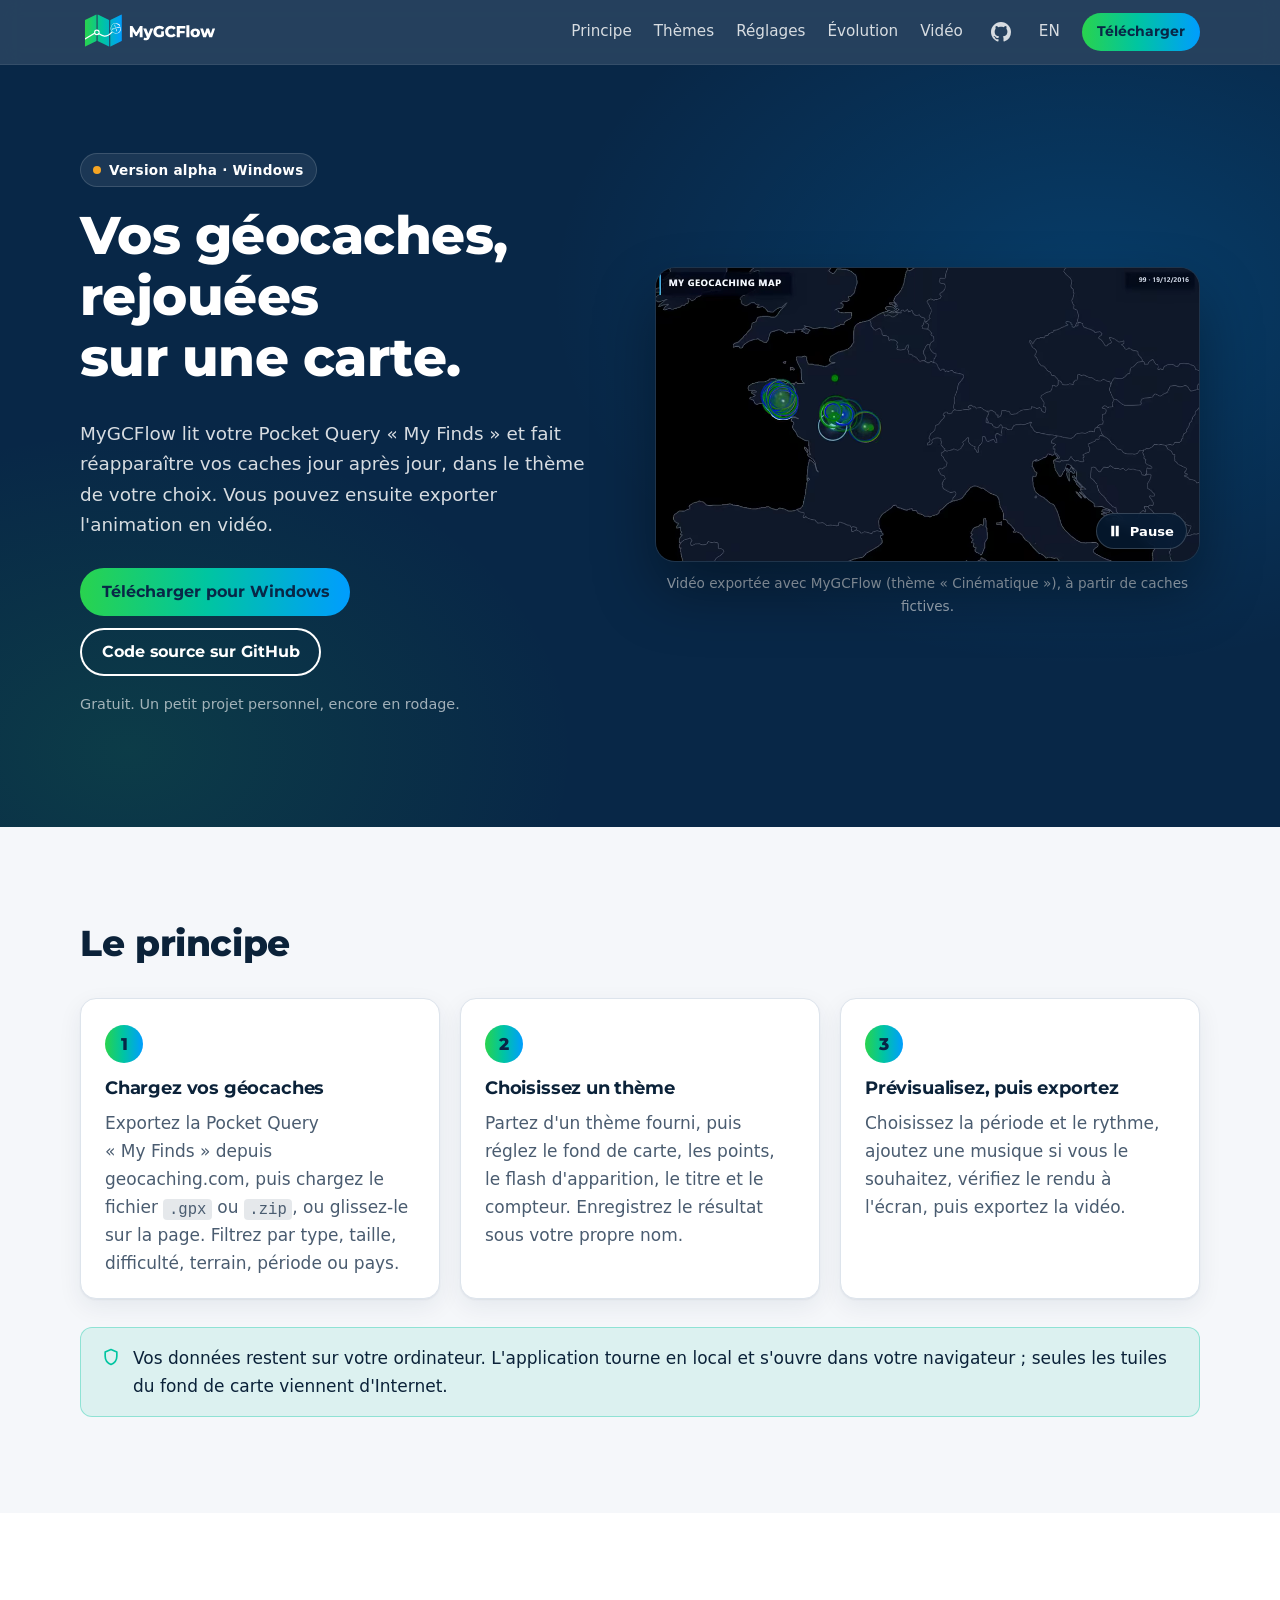
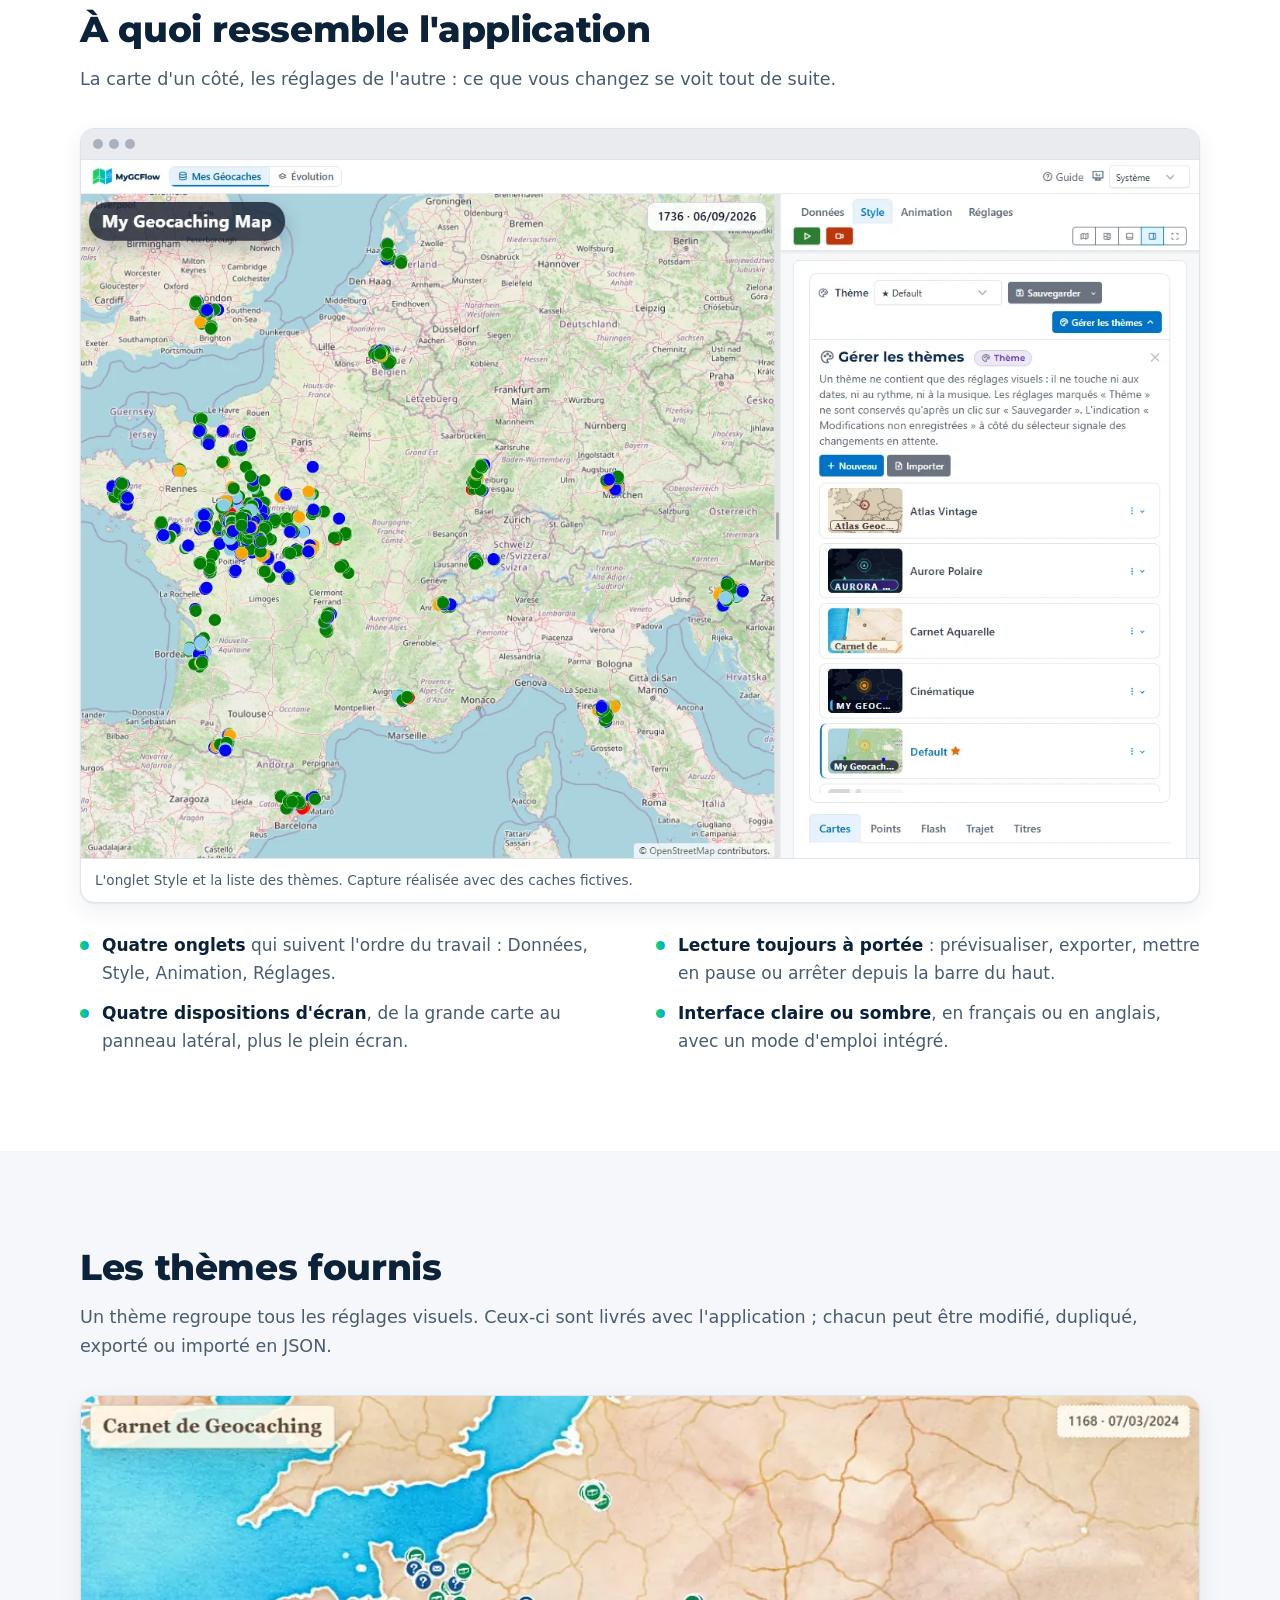
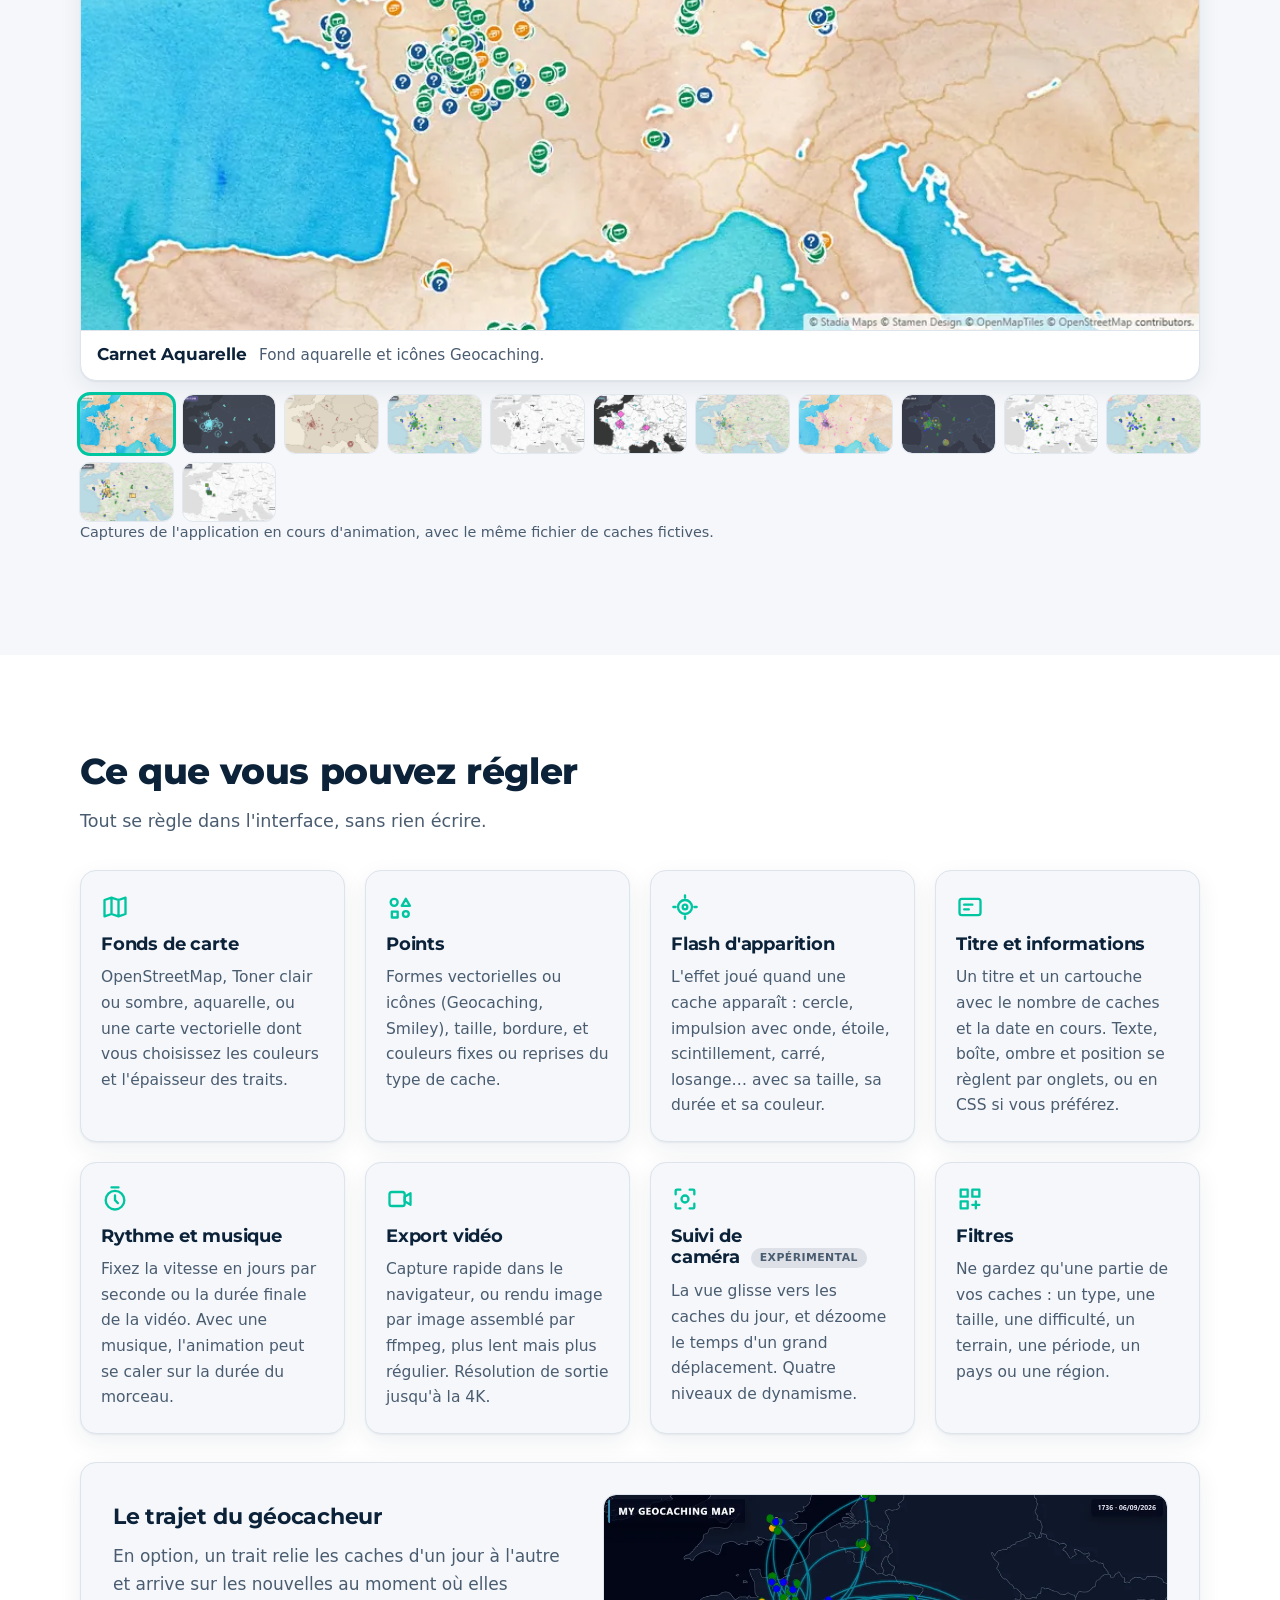
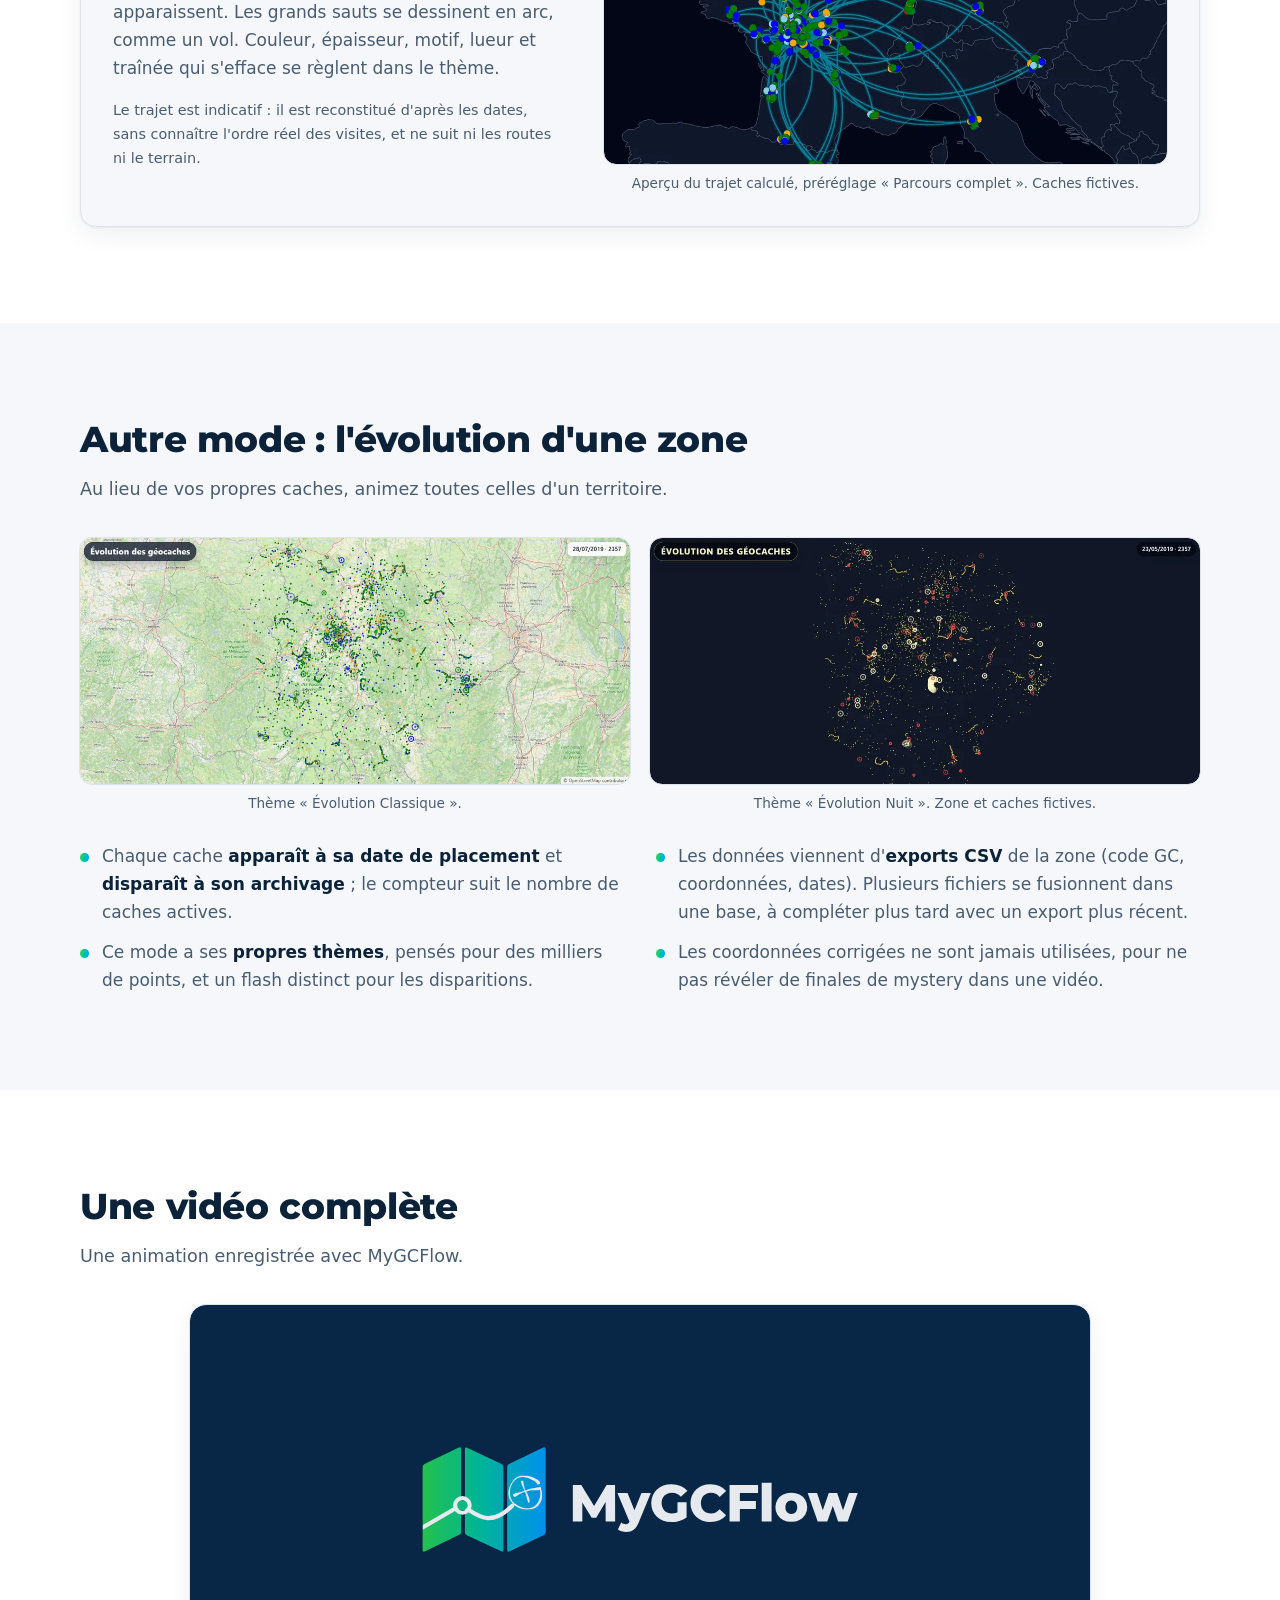
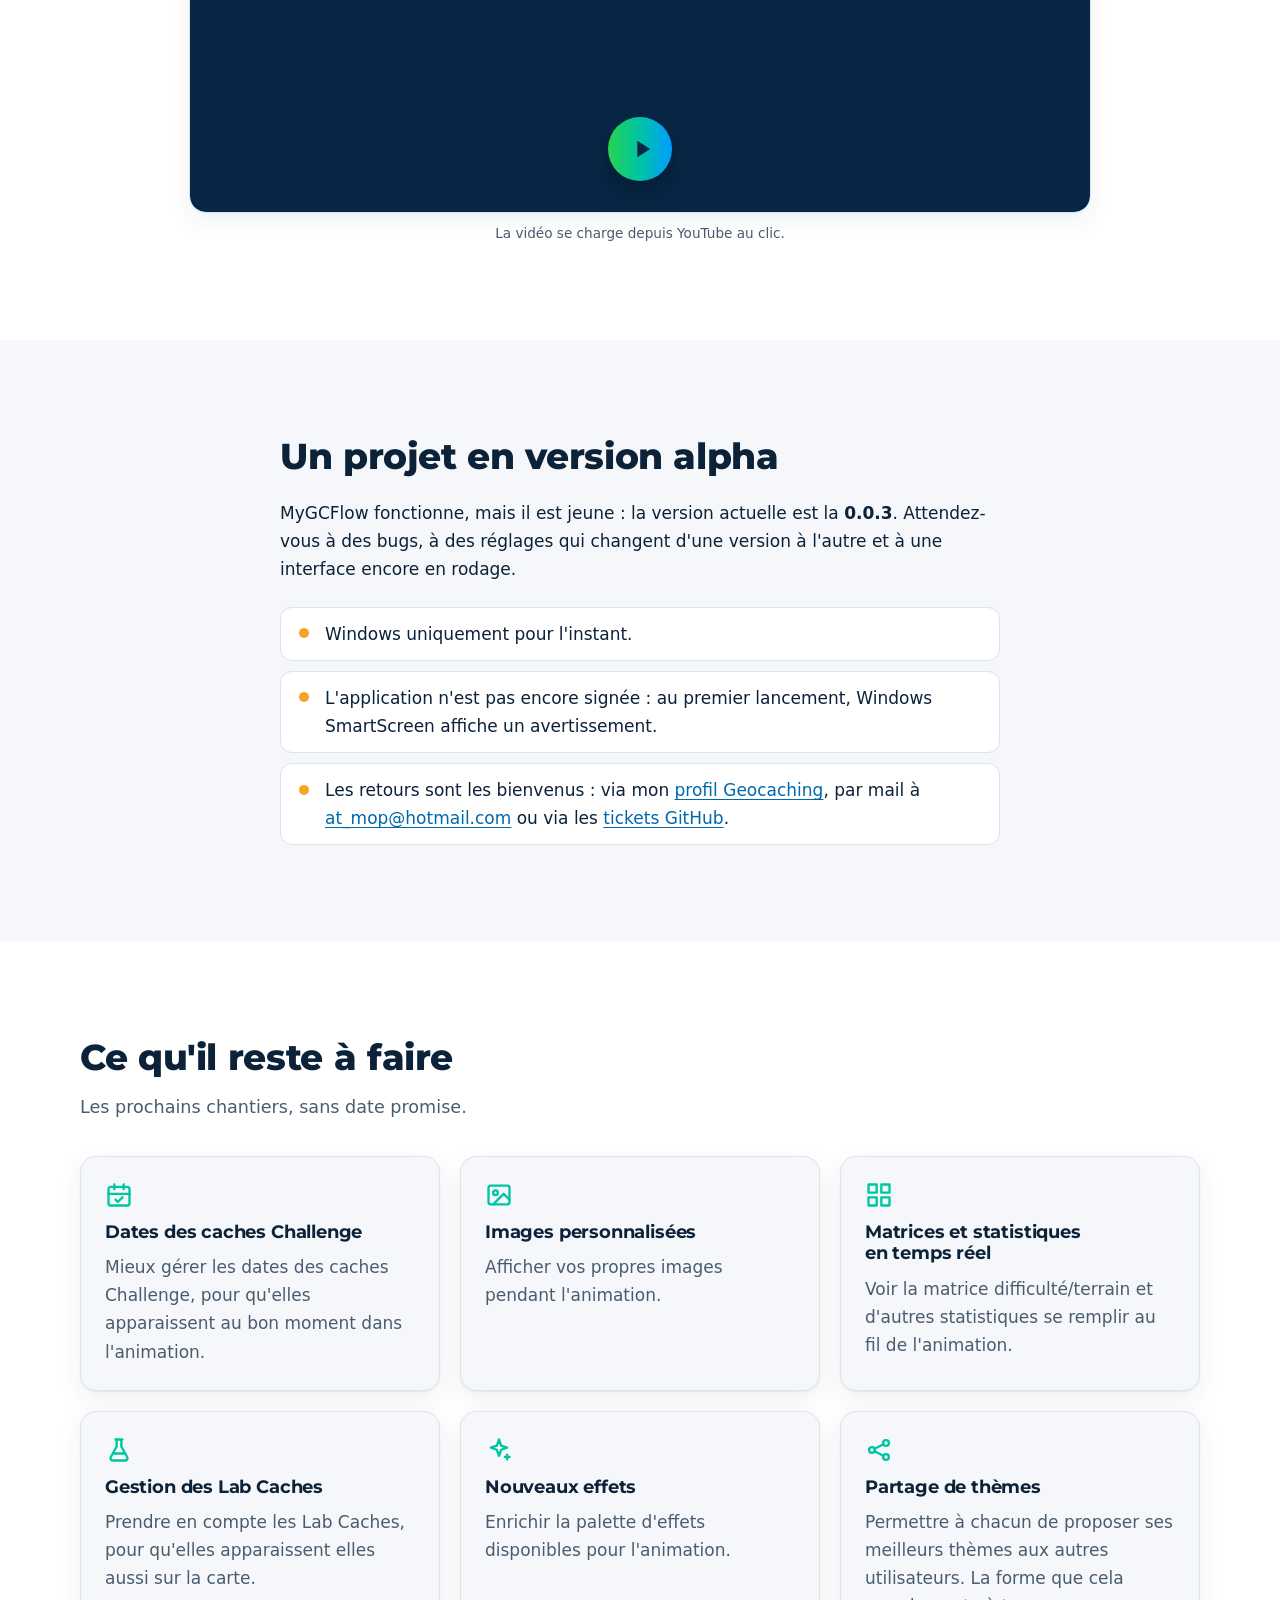
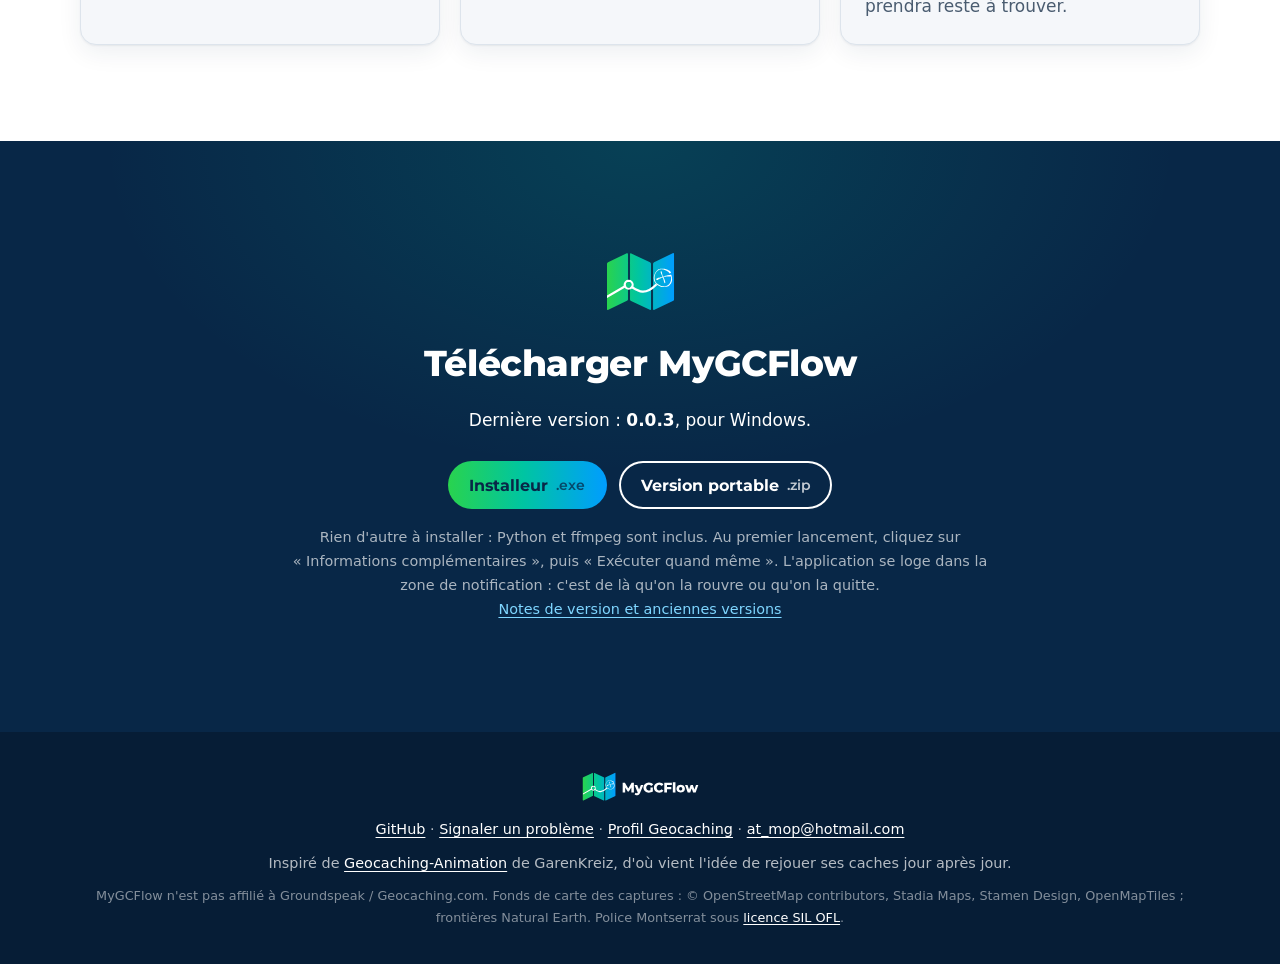
==== commit 01172102: "Site > Version anglaise et déploiement o2switch - en.html : traduction complète de la page, liens cr" ====
--- a/index.html
+++ b/index.html
@@ -12,6 +12,8 @@
   <meta property="og:description" content="Vos géocaches trouvées, rejouées sur une carte et enregistrées en vidéo.">
   <!-- og:image demande une URL absolue : l'ajouter quand le domaine du site sera connu,
        avec assets/img/mygcflow-social-1280x640.png -->
+  <link rel="alternate" hreflang="en" href="en.html">
+  <link rel="alternate" hreflang="fr" href="index.html">
 
   <link rel="icon" href="assets/img/favicon.ico" sizes="any">
   <link rel="icon" href="assets/img/favicon.svg" type="image/svg+xml">
@@ -40,6 +42,7 @@
         <a class="nav-github" href="https://github.com/TherionAcribus/MyGCFlow" aria-label="Code source sur GitHub">
           <svg viewBox="0 0 16 16" width="20" height="20" aria-hidden="true"><path fill="currentColor" d="M8 0C3.58 0 0 3.58 0 8c0 3.54 2.29 6.53 5.47 7.59.4.07.55-.17.55-.38 0-.19-.01-.82-.01-1.49-2.01.37-2.53-.49-2.69-.94-.09-.23-.48-.94-.82-1.13-.28-.15-.68-.52-.01-.53.63-.01 1.08.58 1.23.82.72 1.21 1.87.87 2.33.66.07-.52.28-.87.51-1.07-1.78-.2-3.64-.89-3.64-3.95 0-.87.31-1.59.82-2.15-.08-.2-.36-1.02.08-2.12 0 0 .67-.21 2.2.82.64-.18 1.32-.27 2-.27.68 0 1.36.09 2 .27 1.53-1.04 2.2-.82 2.2-.82.44 1.1.16 1.92.08 2.12.51.56.82 1.27.82 2.15 0 3.07-1.87 3.75-3.65 3.95.29.25.54.73.54 1.48 0 1.07-.01 1.93-.01 2.2 0 .21.15.46.55.38A8.013 8.013 0 0016 8c0-4.42-3.58-8-8-8z"/></svg>
         </a>
+        <a href="en.html" hreflang="en" lang="en">EN</a>
         <a class="btn btn-small" href="#telecharger">Télécharger</a>
       </nav>
     </div>
@@ -329,8 +332,10 @@
             un avertissement.
           </li>
           <li>
-            Les retours sont les bienvenus, via les
-            <a href="https://github.com/TherionAcribus/MyGCFlow/issues">tickets GitHub</a>.
+            Les retours sont les bienvenus&nbsp;: via mon
+            <a href="https://www.geocaching.com/p/?guid=b19d6e80-a3cd-49f5-8bad-35351a14681c">profil Geocaching</a>,
+            par mail à <a href="mailto:at_mop@hotmail.com?subject=MyGCFlow">at_mop@hotmail.com</a>
+            ou via les <a href="https://github.com/TherionAcribus/MyGCFlow/issues">tickets GitHub</a>.
           </li>
         </ul>
       </div>
@@ -413,6 +418,8 @@
       <p>
         <a href="https://github.com/TherionAcribus/MyGCFlow">GitHub</a>
         · <a href="https://github.com/TherionAcribus/MyGCFlow/issues">Signaler un problème</a>
+        · <a href="https://www.geocaching.com/p/?guid=b19d6e80-a3cd-49f5-8bad-35351a14681c">Profil Geocaching</a>
+        · <a href="mailto:at_mop@hotmail.com?subject=MyGCFlow">at_mop@hotmail.com</a>
       </p>
       <p>
         Inspiré de <a href="https://github.com/GarenKreiz/Geocaching-Animation">Geocaching-Animation</a>
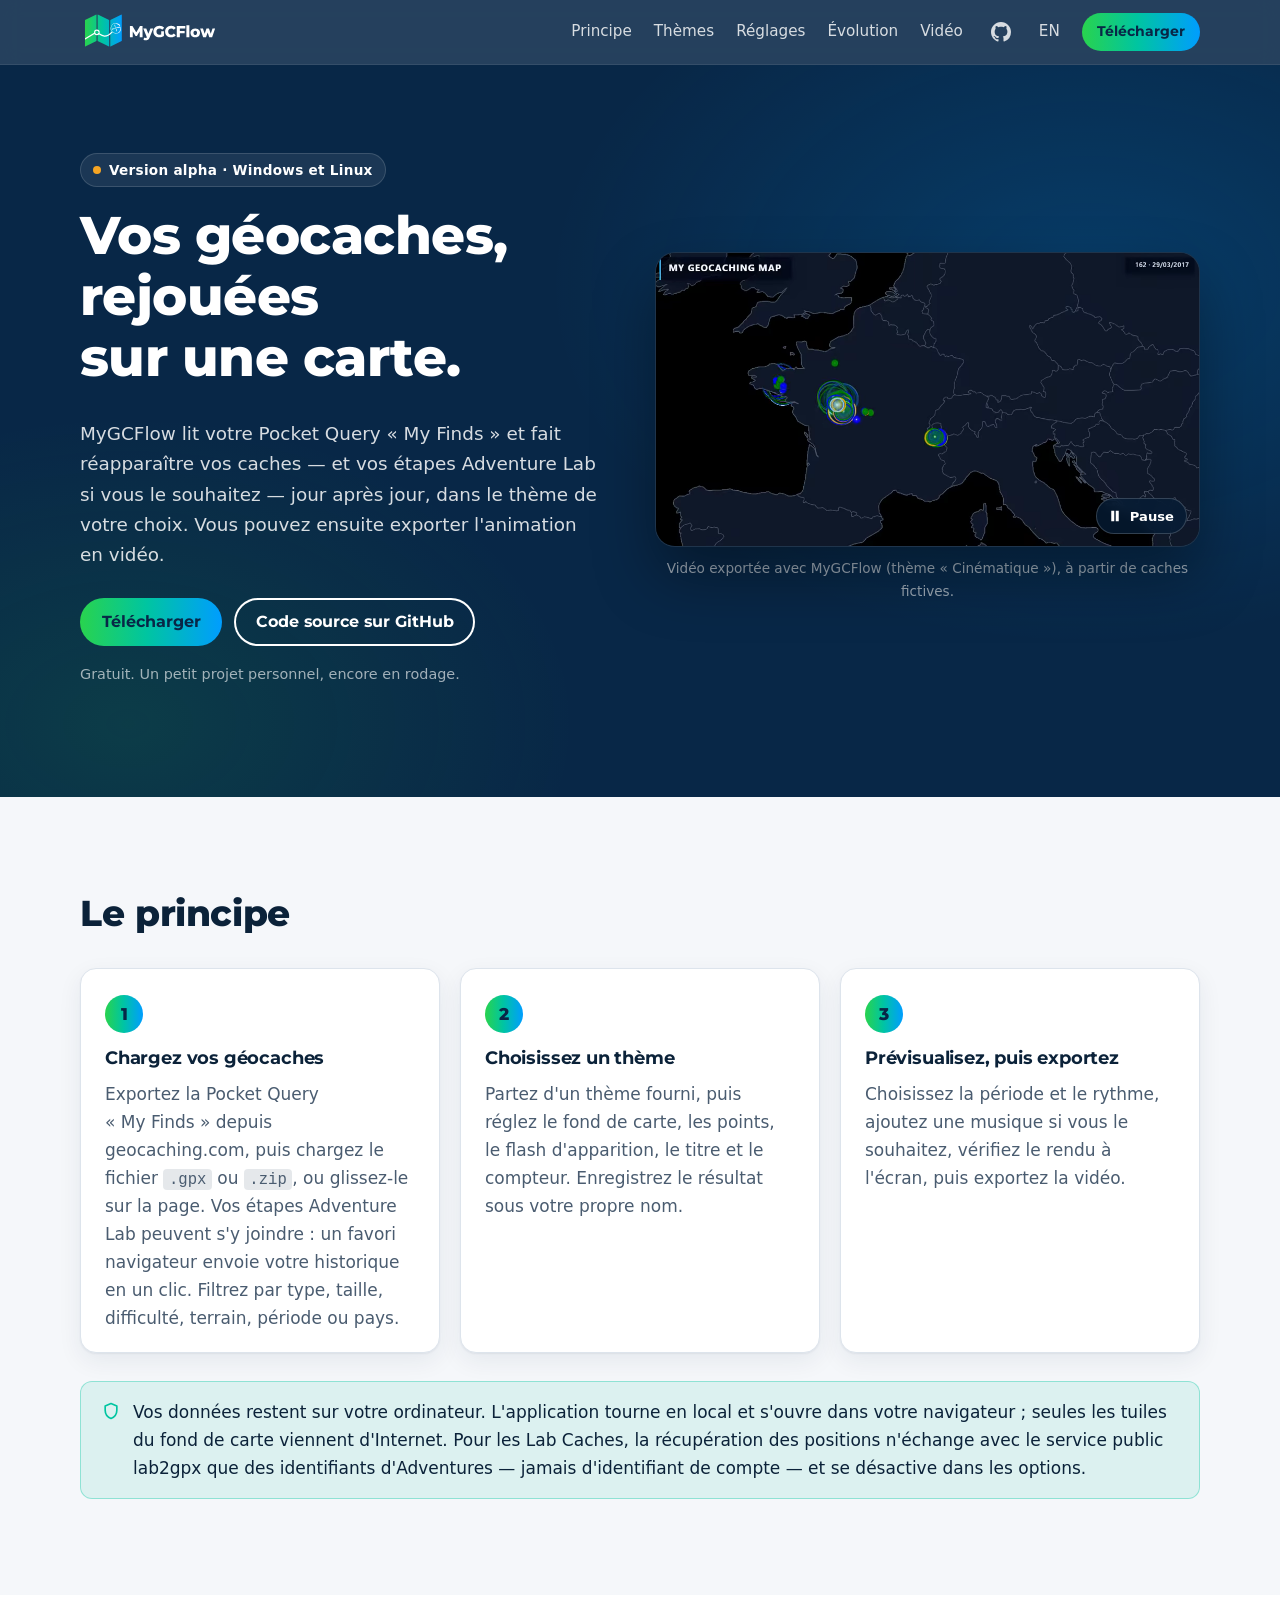
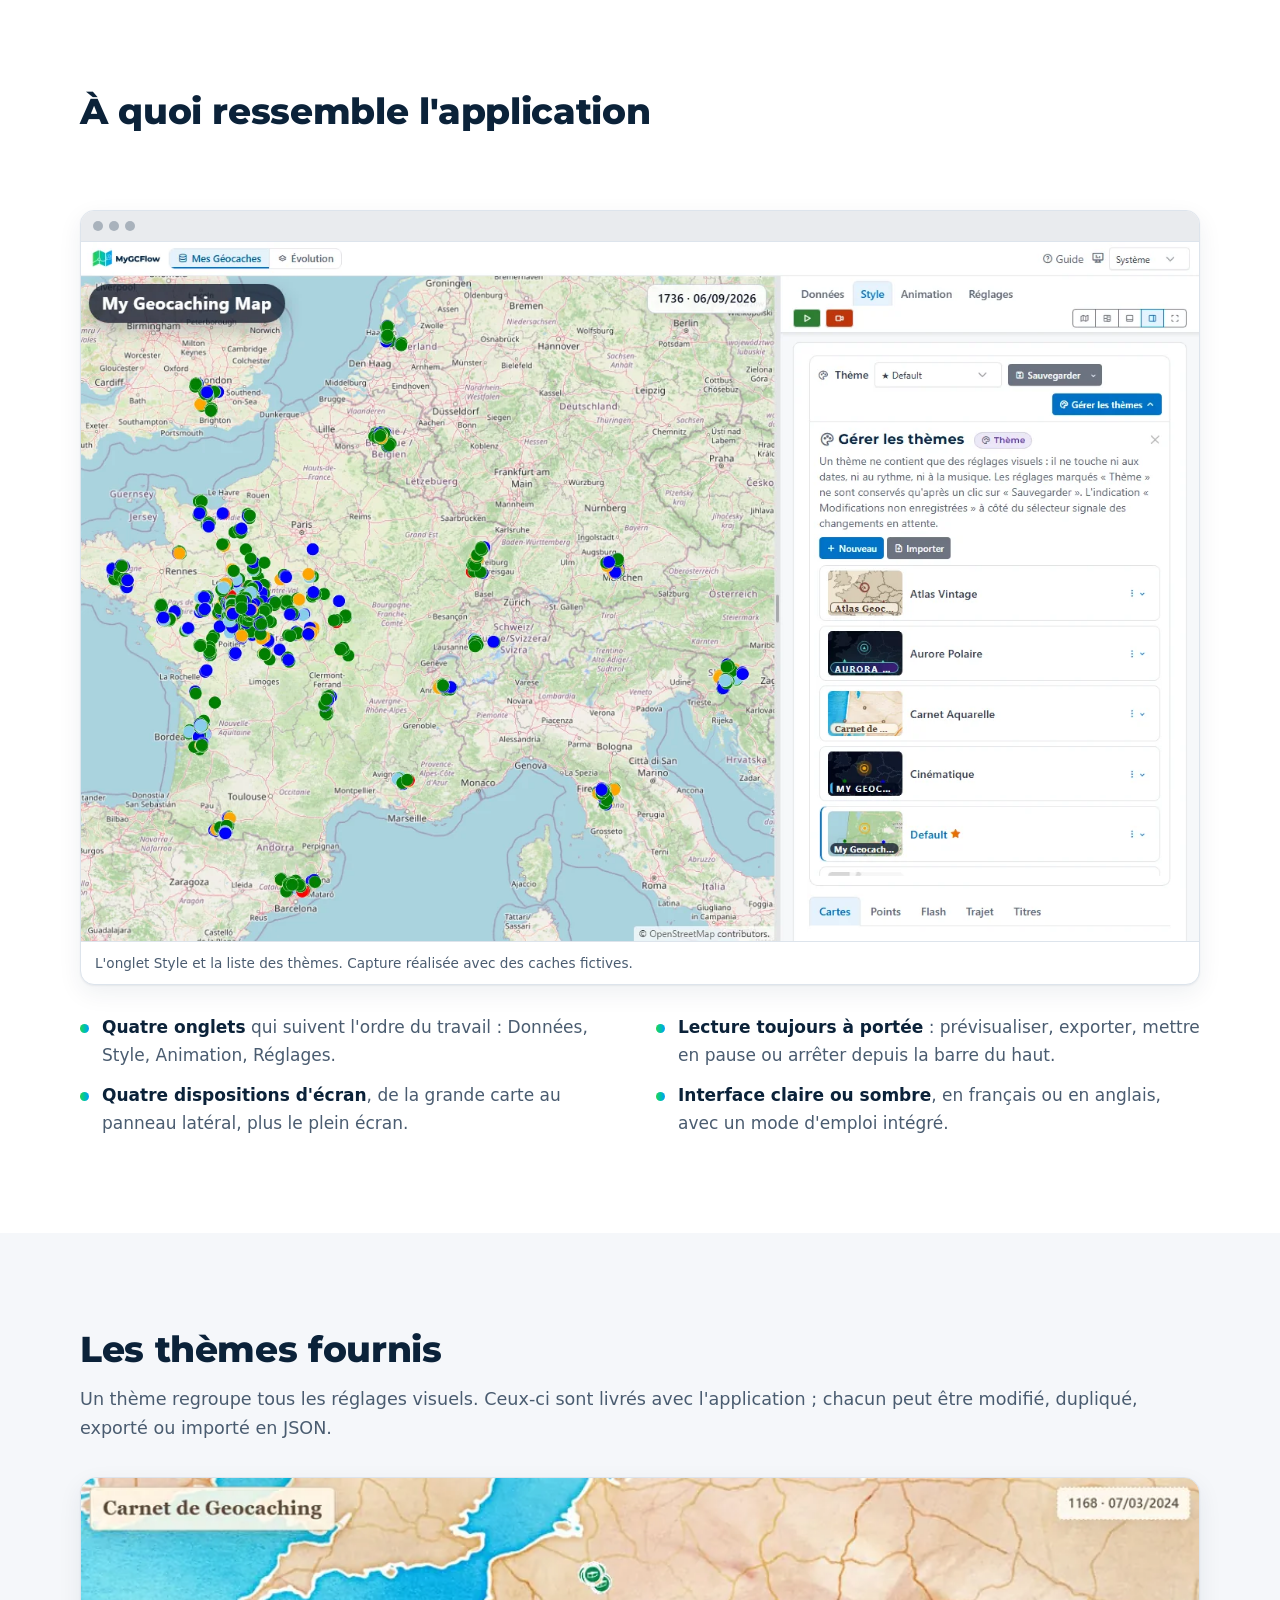
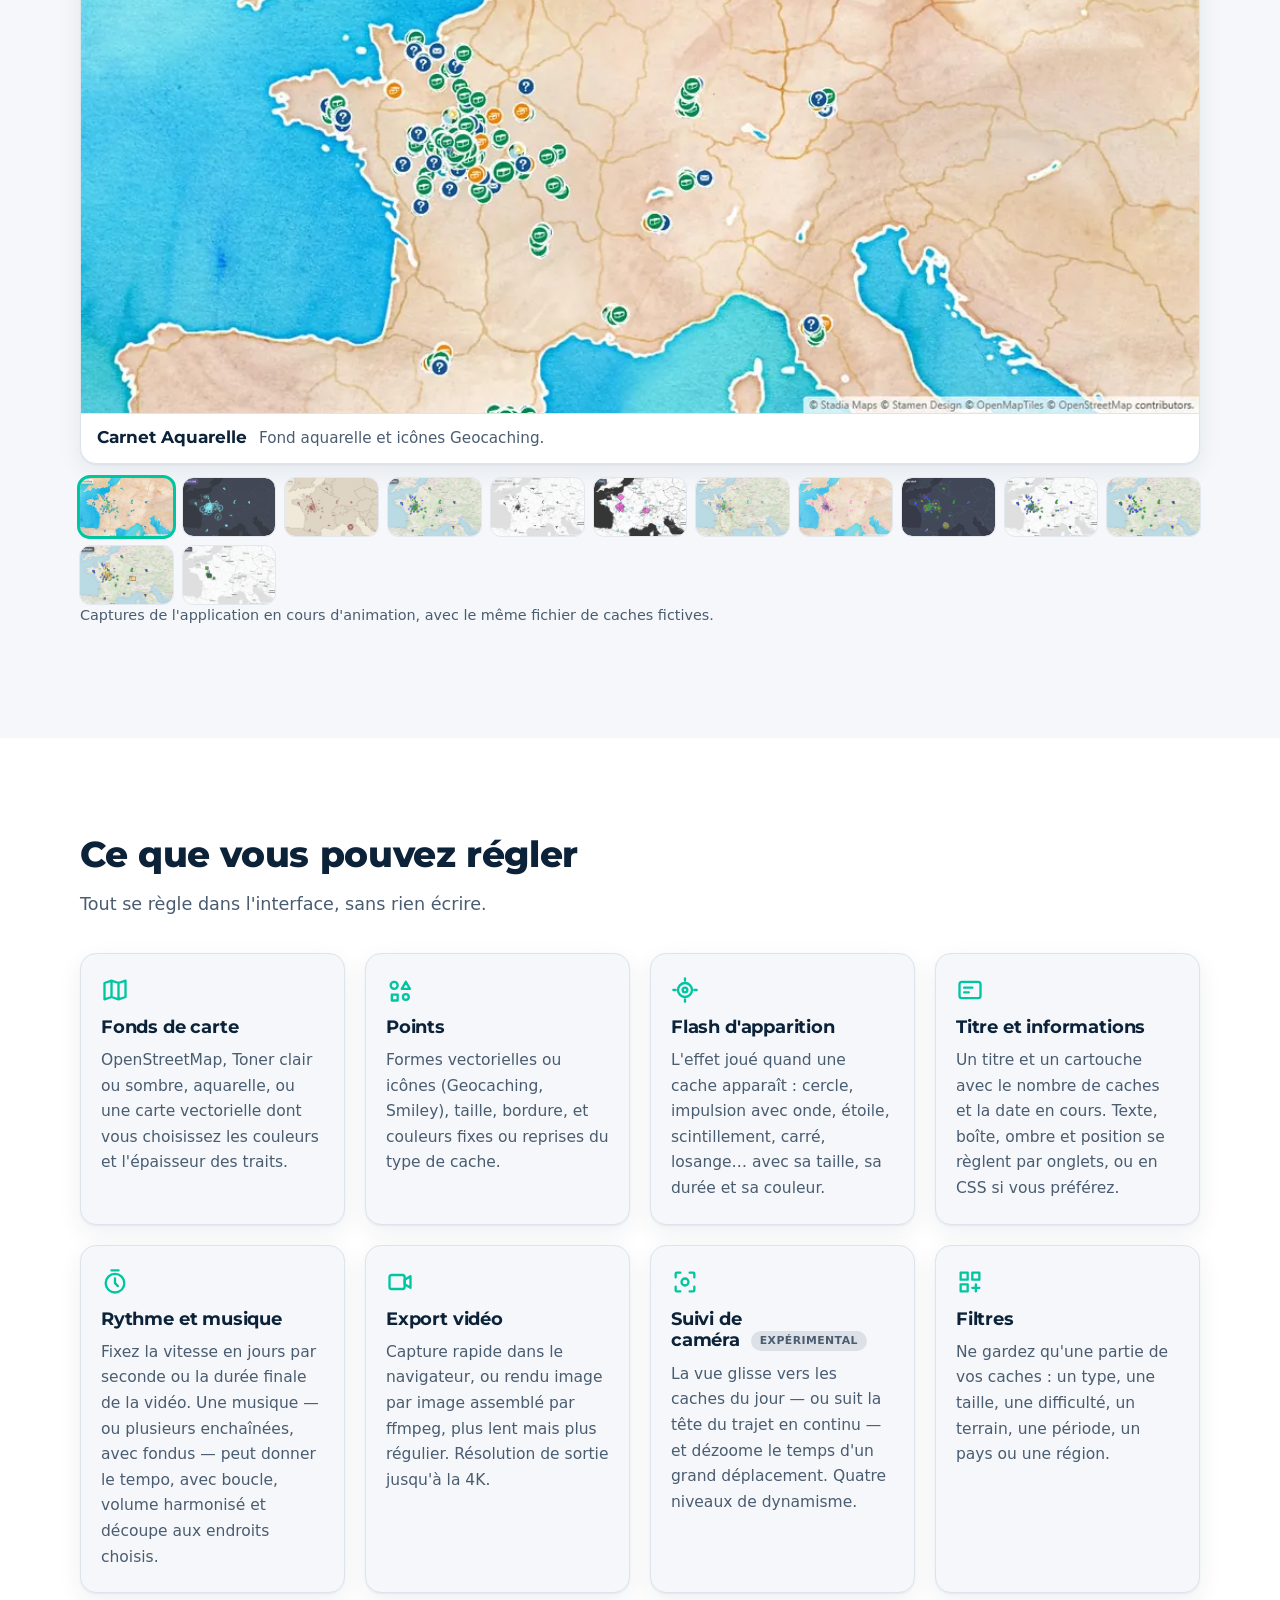
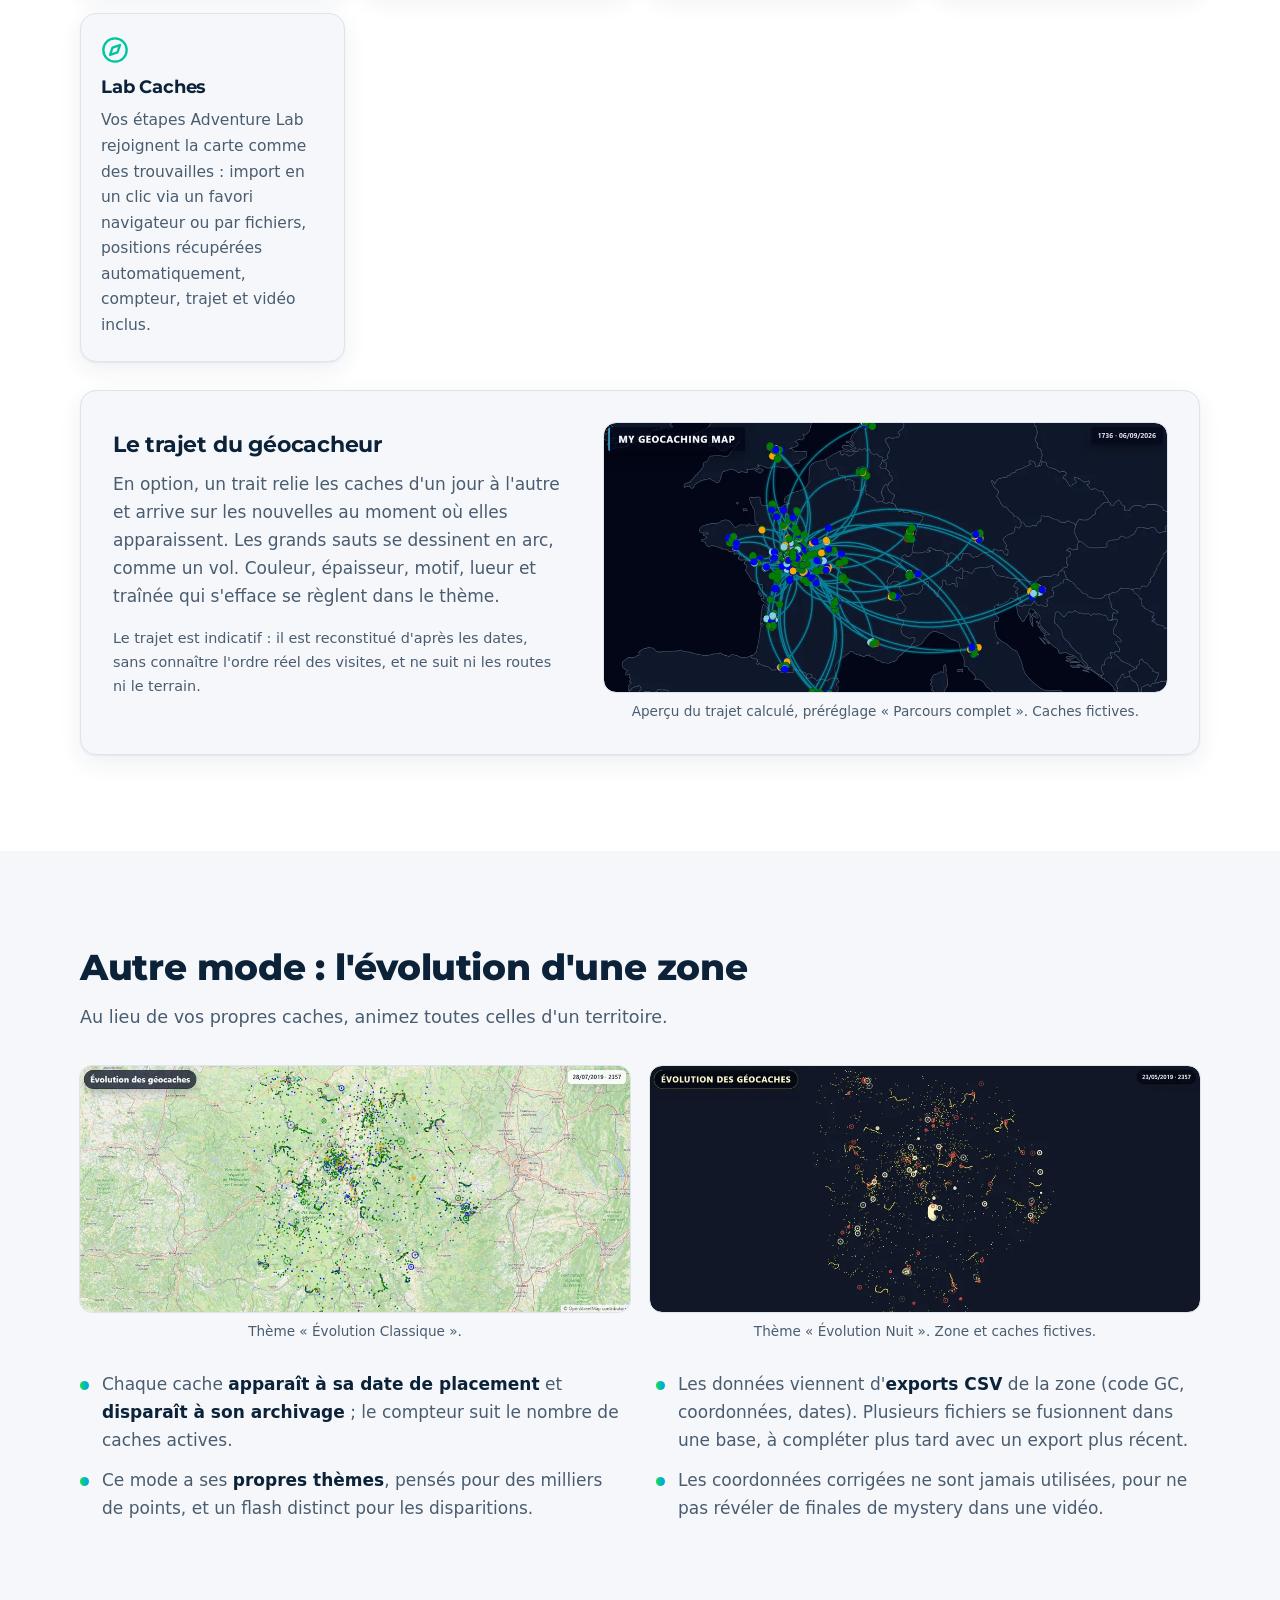
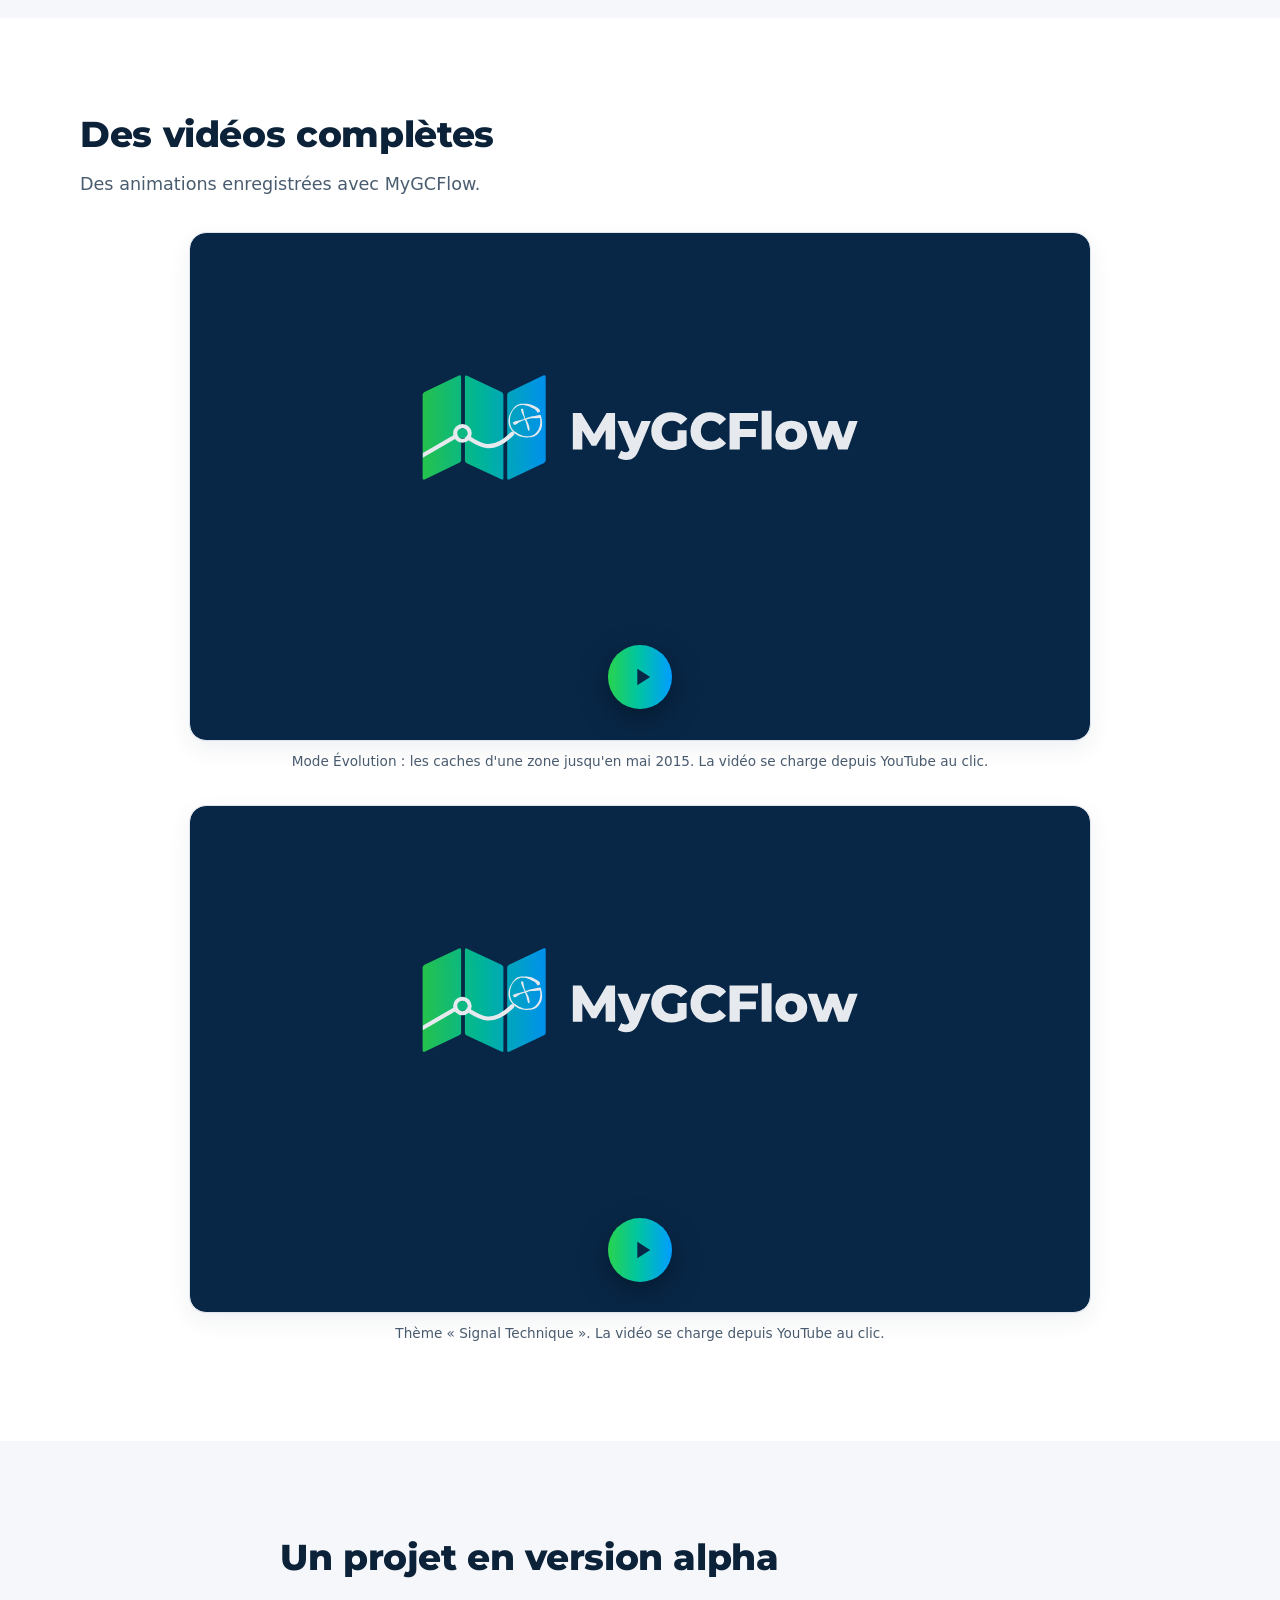
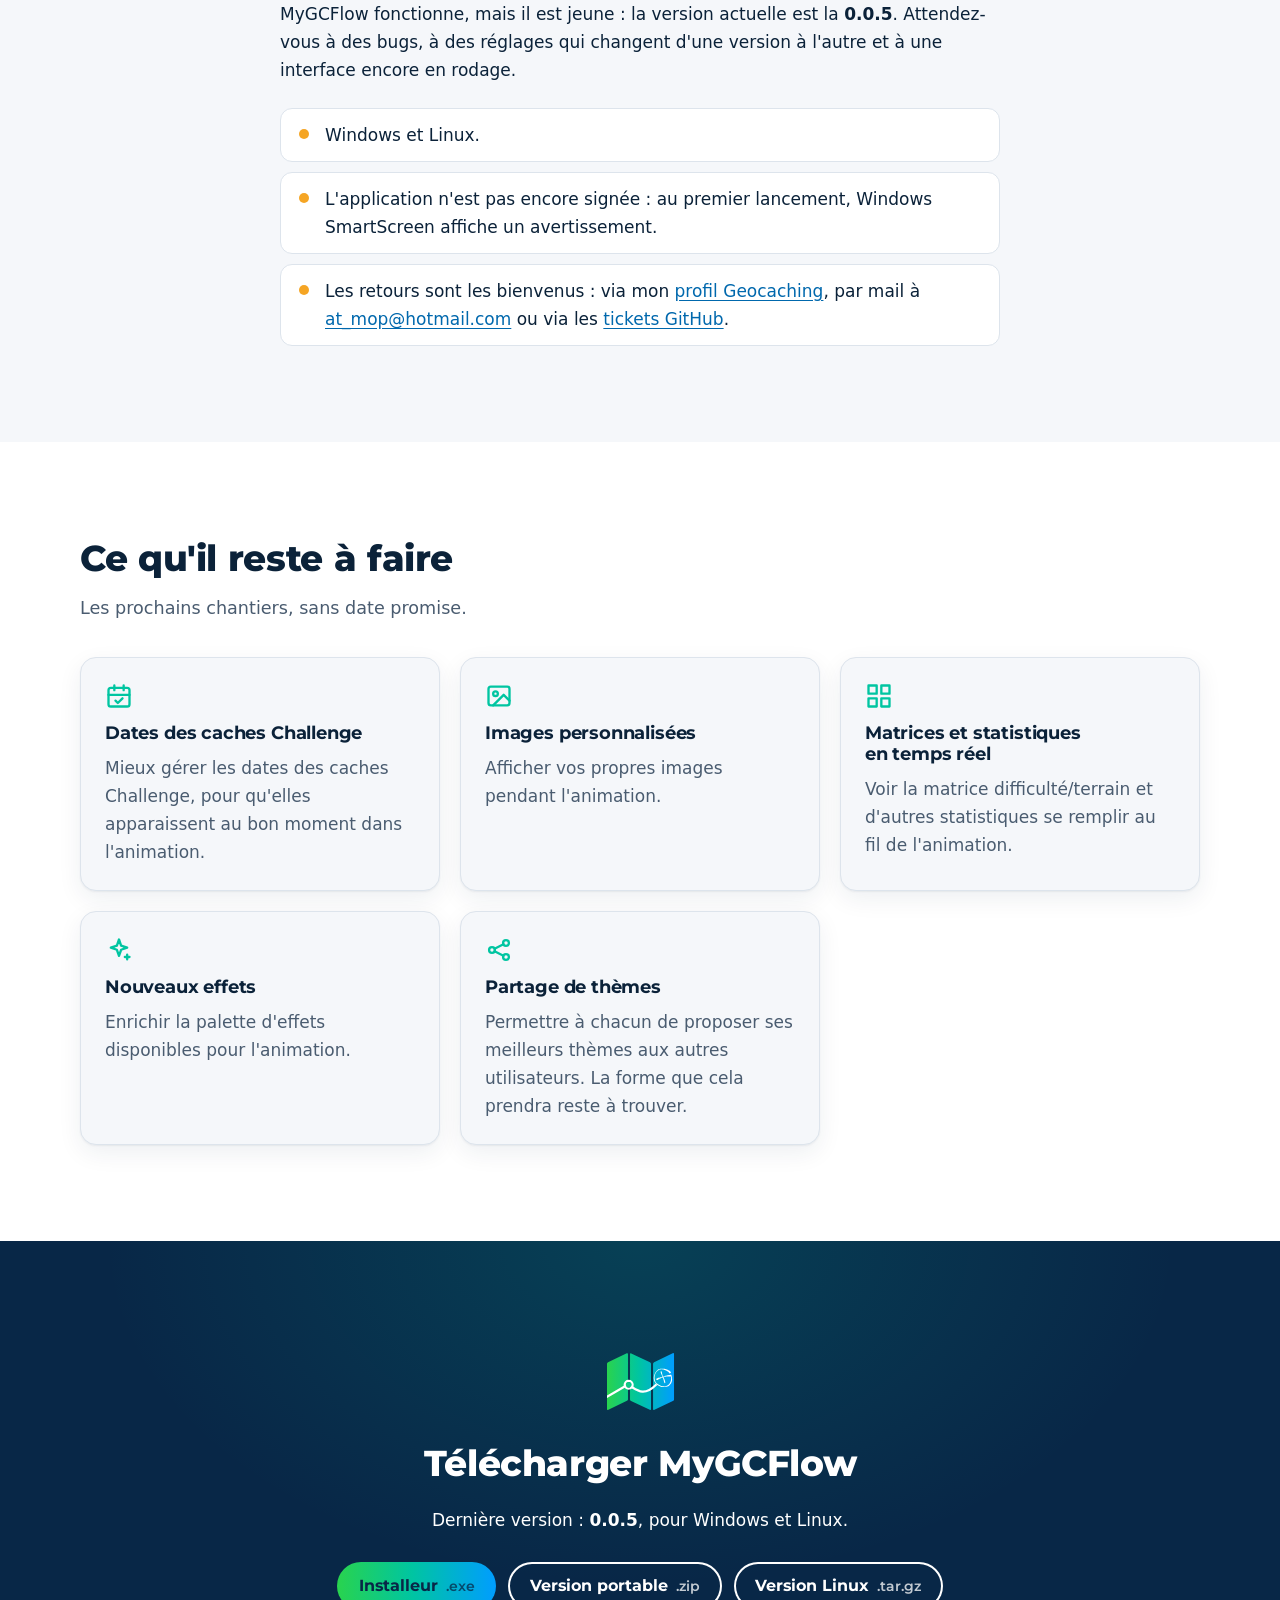
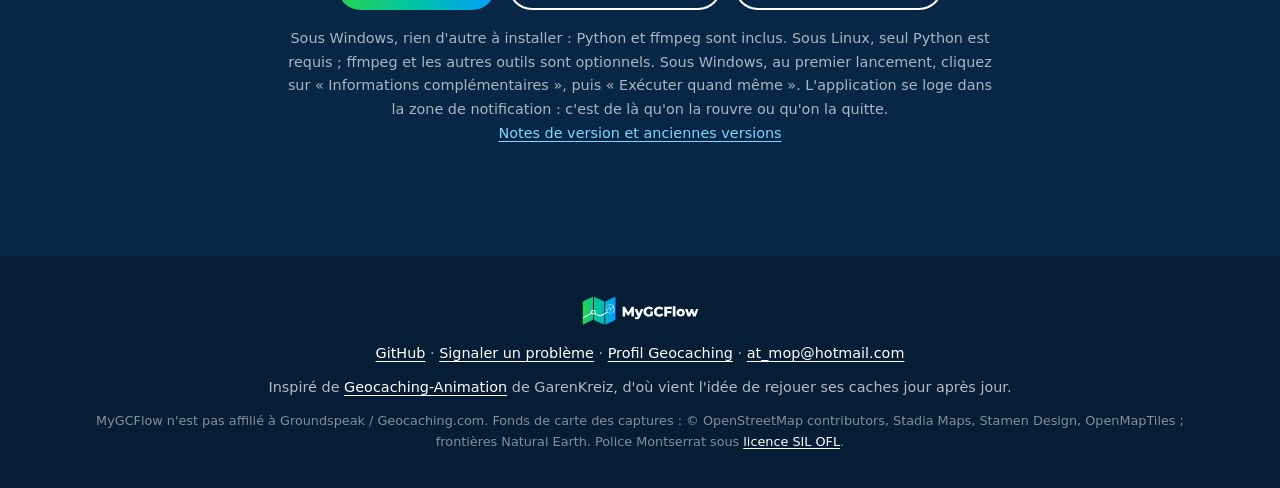
==== commit 0761ad95: "Site > Version 0.0.5 : support Linux et Lab Caches - index.html/en.html : mention Linux partout (bad" ====
--- a/index.html
+++ b/index.html
@@ -4,12 +4,12 @@
   <meta charset="utf-8">
   <meta name="viewport" content="width=device-width, initial-scale=1">
   <title>MyGCFlow · vos géocaches en carte animée</title>
-  <meta name="description" content="MyGCFlow rejoue vos géocaches trouvées sur une carte, jour après jour, dans le thème de votre choix, et enregistre l'animation en vidéo. Application Windows gratuite, en version alpha.">
+  <meta name="description" content="MyGCFlow rejoue vos géocaches trouvées et vos étapes Adventure Lab sur une carte, jour après jour, dans le thème de votre choix, et enregistre l'animation en vidéo. Application gratuite pour Windows et Linux, en version alpha.">
   <meta name="theme-color" content="#082747">
 
   <meta property="og:type" content="website">
   <meta property="og:title" content="MyGCFlow">
-  <meta property="og:description" content="Vos géocaches trouvées, rejouées sur une carte et enregistrées en vidéo.">
+  <meta property="og:description" content="Vos géocaches trouvées et vos étapes Adventure Lab, rejouées sur une carte et enregistrées en vidéo.">
   <!-- og:image demande une URL absolue : l'ajouter quand le domaine du site sera connu,
        avec assets/img/mygcflow-social-1280x640.png -->
   <link rel="alternate" hreflang="en" href="en.html">
@@ -53,15 +53,15 @@
     <section class="hero">
       <div class="wrap hero-inner">
         <div class="hero-text">
-          <p class="badge"><span class="badge-dot" aria-hidden="true"></span>Version alpha · Windows</p>
+          <p class="badge"><span class="badge-dot" aria-hidden="true"></span>Version alpha · Windows et Linux</p>
           <h1>Vos géocaches, rejouées sur une&nbsp;carte.</h1>
           <p class="lead">
             MyGCFlow lit votre Pocket Query «&nbsp;My&nbsp;Finds&nbsp;» et fait réapparaître vos caches
-            jour après jour, dans le thème de votre choix. Vous pouvez ensuite exporter
-            l'animation en vidéo.
+            — et vos étapes Adventure Lab si vous le souhaitez — jour après jour, dans le thème
+            de votre choix. Vous pouvez ensuite exporter l'animation en vidéo.
           </p>
           <div class="actions">
-            <a class="btn" href="#telecharger">Télécharger pour Windows</a>
+            <a class="btn" href="#telecharger">Télécharger</a>
             <a class="btn btn-ghost" href="https://github.com/TherionAcribus/MyGCFlow">Code source sur GitHub</a>
           </div>
           <p class="fineprint">Gratuit. Un petit projet personnel, encore en rodage.</p>
@@ -99,8 +99,9 @@
             <h3>Chargez vos géocaches</h3>
             <p>
               Exportez la Pocket Query «&nbsp;My&nbsp;Finds&nbsp;» depuis geocaching.com, puis chargez le
-              fichier <code>.gpx</code> ou <code>.zip</code>, ou glissez-le sur la page. Filtrez par type,
-              taille, difficulté, terrain, période ou pays.
+              fichier <code>.gpx</code> ou <code>.zip</code>, ou glissez-le sur la page. Vos étapes
+              Adventure Lab peuvent s'y joindre&nbsp;: un favori navigateur envoie votre historique
+              en un clic. Filtrez par type, taille, difficulté, terrain, période ou pays.
             </p>
           </li>
           <li class="step reveal">
@@ -124,7 +125,9 @@
           <svg viewBox="0 0 24 24" width="20" height="20" aria-hidden="true"><path fill="none" stroke="currentColor" stroke-width="2" stroke-linecap="round" stroke-linejoin="round" d="M12 3l7 3v5c0 4.5-3 8.3-7 10-4-1.7-7-5.5-7-10V6z"/></svg>
           <span>
             Vos données restent sur votre ordinateur. L'application tourne en local et s'ouvre dans votre
-            navigateur&nbsp;; seules les tuiles du fond de carte viennent d'Internet.
+            navigateur&nbsp;; seules les tuiles du fond de carte viennent d'Internet. Pour les Lab Caches,
+            la récupération des positions n'échange avec le service public lab2gpx que des identifiants
+            d'Adventures — jamais d'identifiant de compte — et se désactive dans les options.
           </span>
         </p>
       </div>
@@ -225,7 +228,7 @@
           <article class="card reveal">
             <svg class="card-icon" viewBox="0 0 24 24" width="28" height="28" aria-hidden="true"><g fill="none" stroke="currentColor" stroke-width="2" stroke-linecap="round" stroke-linejoin="round"><circle cx="12" cy="13" r="8"/><path d="M12 9v4l2.5 2.5M9 2h6"/></g></svg>
             <h3>Rythme et musique</h3>
-            <p>Fixez la vitesse en jours par seconde ou la durée finale de la vidéo. Avec une musique, l'animation peut se caler sur la durée du morceau.</p>
+            <p>Fixez la vitesse en jours par seconde ou la durée finale de la vidéo. Une musique — ou plusieurs enchaînées, avec fondus — peut donner le tempo, avec boucle, volume harmonisé et découpe aux endroits choisis.</p>
           </article>
           <article class="card reveal">
             <svg class="card-icon" viewBox="0 0 24 24" width="28" height="28" aria-hidden="true"><g fill="none" stroke="currentColor" stroke-width="2" stroke-linecap="round" stroke-linejoin="round"><rect x="3" y="6" width="13" height="12" rx="2"/><path d="M16 10l5-3v10l-5-3z"/></g></svg>
@@ -235,12 +238,17 @@
           <article class="card reveal">
             <svg class="card-icon" viewBox="0 0 24 24" width="28" height="28" aria-hidden="true"><g fill="none" stroke="currentColor" stroke-width="2" stroke-linecap="round" stroke-linejoin="round"><path d="M4 8V5a1 1 0 011-1h3M16 4h3a1 1 0 011 1v3M20 16v3a1 1 0 01-1 1h-3M8 20H5a1 1 0 01-1-1v-3"/><circle cx="12" cy="12" r="3"/></g></svg>
             <h3>Suivi de caméra <span class="tag">Expérimental</span></h3>
-            <p>La vue glisse vers les caches du jour, et dézoome le temps d'un grand déplacement. Quatre niveaux de dynamisme.</p>
+            <p>La vue glisse vers les caches du jour — ou suit la tête du trajet en continu — et dézoome le temps d'un grand déplacement. Quatre niveaux de dynamisme.</p>
           </article>
           <article class="card reveal">
             <svg class="card-icon" viewBox="0 0 24 24" width="28" height="28" aria-hidden="true"><g fill="none" stroke="currentColor" stroke-width="2" stroke-linecap="round" stroke-linejoin="round"><path d="M4 4h6v6H4zM14 4h6v6h-6zM4 14h6v6H4z"/><path d="M14 17h6M17 14v6"/></g></svg>
             <h3>Filtres</h3>
             <p>Ne gardez qu'une partie de vos caches&nbsp;: un type, une taille, une difficulté, un terrain, une période, un pays ou une région.</p>
+          </article>
+          <article class="card reveal">
+            <svg class="card-icon" viewBox="0 0 24 24" width="28" height="28" aria-hidden="true"><g fill="none" stroke="currentColor" stroke-width="2" stroke-linecap="round" stroke-linejoin="round"><circle cx="12" cy="12" r="10"/><polygon points="16.24 7.76 14.12 14.12 7.76 16.24 9.88 9.88 16.24 7.76"/></g></svg>
+            <h3>Lab Caches</h3>
+            <p>Vos étapes Adventure Lab rejoignent la carte comme des trouvailles&nbsp;: import en un clic via un favori navigateur ou par fichiers, positions récupérées automatiquement, compteur, trajet et vidéo inclus.</p>
           </article>
         </div>
 
@@ -299,19 +307,29 @@
     <!-- Vidéo -->
     <section id="video" class="section section-alt">
       <div class="wrap">
-        <h2 class="reveal">Une vidéo complète</h2>
-        <p class="section-lead reveal">Une animation enregistrée avec MyGCFlow.</p>
+        <h2 class="reveal">Des vidéos complètes</h2>
+        <p class="section-lead reveal">Des animations enregistrées avec MyGCFlow.</p>
 
         <!-- Pour changer de vidéo, remplacer data-youtube-id. Pour en ajouter une,
              dupliquer ce bloc <figure>. -->
-        <figure class="video reveal" data-youtube-id="Gqk3JlpNE18">
-          <button class="video-facade" type="button" aria-label="Lire la vidéo de démonstration (YouTube)">
+        <figure class="video reveal" data-youtube-id="0N4ljMRQwww">
+          <button class="video-facade" type="button" aria-label="Lire la vidéo « Évolution des caches » (YouTube)">
             <img src="assets/img/mygcflow-logo-horizontal-fond-sombre.svg" alt="" width="1280" height="640" loading="lazy">
             <span class="video-play" aria-hidden="true">
               <svg viewBox="0 0 24 24" width="28" height="28"><path fill="currentColor" d="M8 5v14l11-7z"/></svg>
             </span>
           </button>
-          <figcaption>La vidéo se charge depuis YouTube au clic.</figcaption>
+          <figcaption>Mode Évolution&nbsp;: les caches d'une zone jusqu'en mai 2015. La vidéo se charge depuis YouTube au clic.</figcaption>
+        </figure>
+
+        <figure class="video reveal" data-youtube-id="OY7B0ChPWco">
+          <button class="video-facade" type="button" aria-label="Lire la vidéo « Signal Technique » (YouTube)">
+            <img src="assets/img/mygcflow-logo-horizontal-fond-sombre.svg" alt="" width="1280" height="640" loading="lazy">
+            <span class="video-play" aria-hidden="true">
+              <svg viewBox="0 0 24 24" width="28" height="28"><path fill="currentColor" d="M8 5v14l11-7z"/></svg>
+            </span>
+          </button>
+          <figcaption>Thème «&nbsp;Signal Technique&nbsp;». La vidéo se charge depuis YouTube au clic.</figcaption>
         </figure>
       </div>
     </section>
@@ -322,11 +340,11 @@
         <h2 class="reveal">Un projet en version alpha</h2>
         <p class="reveal">
           MyGCFlow fonctionne, mais il est jeune&nbsp;: la version actuelle est la
-          <strong class="js-version">0.0.3</strong>. Attendez-vous à des bugs, à des réglages qui
+          <strong class="js-version">0.0.5</strong>. Attendez-vous à des bugs, à des réglages qui
           changent d'une version à l'autre et à une interface encore en rodage.
         </p>
         <ul class="facts reveal">
-          <li>Windows uniquement pour l'instant.</li>
+          <li>Windows et Linux.</li>
           <li>
             L'application n'est pas encore signée&nbsp;: au premier lancement, Windows SmartScreen affiche
             un avertissement.
@@ -367,12 +385,6 @@
           </article>
 
           <article class="card reveal">
-            <svg class="card-icon" viewBox="0 0 24 24" width="28" height="28" aria-hidden="true"><g fill="none" stroke="currentColor" stroke-width="2" stroke-linecap="round" stroke-linejoin="round"><path d="M9 3h6M10 3v6l-5 9a2 2 0 002 3h10a2 2 0 002-3l-5-9V3M7.5 15h9"/></g></svg>
-            <h3>Gestion des Lab Caches</h3>
-            <p>Prendre en compte les Lab Caches, pour qu'elles apparaissent elles aussi sur la carte.</p>
-          </article>
-
-          <article class="card reveal">
             <svg class="card-icon" viewBox="0 0 24 24" width="28" height="28" aria-hidden="true"><g fill="none" stroke="currentColor" stroke-width="2" stroke-linecap="round" stroke-linejoin="round"><path d="M12 3l1.8 5.2L19 10l-5.2 1.8L12 17l-1.8-5.2L5 10l5.2-1.8zM19 16v4M17 18h4"/></g></svg>
             <h3>Nouveaux effets</h3>
             <p>Enrichir la palette d'effets disponibles pour l'animation.</p>
@@ -393,15 +405,17 @@
         <img class="download-icon reveal" src="assets/img/mygcflow-symbole.svg" alt="" width="88" height="88">
         <h2 class="reveal">Télécharger MyGCFlow</h2>
         <p class="reveal" id="release-info">
-          Dernière version&nbsp;: <strong class="js-version">0.0.3</strong>, pour Windows.
+          Dernière version&nbsp;: <strong class="js-version">0.0.5</strong>, pour Windows et Linux.
         </p>
         <div class="actions center reveal">
           <a class="btn" id="dl-setup" href="https://github.com/TherionAcribus/MyGCFlow/releases/latest">Installeur <span class="btn-meta" id="dl-setup-meta">.exe</span></a>
           <a class="btn btn-ghost" id="dl-portable" href="https://github.com/TherionAcribus/MyGCFlow/releases/latest">Version portable <span class="btn-meta" id="dl-portable-meta">.zip</span></a>
+          <a class="btn btn-ghost" id="dl-linux" href="https://github.com/TherionAcribus/MyGCFlow/releases/latest">Version Linux <span class="btn-meta" id="dl-linux-meta">.tar.gz</span></a>
         </div>
         <p class="fineprint reveal">
-          Rien d'autre à installer&nbsp;: Python et ffmpeg sont inclus.
-          Au premier lancement, cliquez sur «&nbsp;Informations complémentaires&nbsp;», puis
+          Sous Windows, rien d'autre à installer&nbsp;: Python et ffmpeg sont inclus.
+          Sous Linux, seul Python est requis&nbsp;; ffmpeg et les autres outils sont optionnels.
+          Sous Windows, au premier lancement, cliquez sur «&nbsp;Informations complémentaires&nbsp;», puis
           «&nbsp;Exécuter quand même&nbsp;».
           L'application se loge dans la zone de notification&nbsp;: c'est de là qu'on la rouvre
           ou qu'on la quitte.
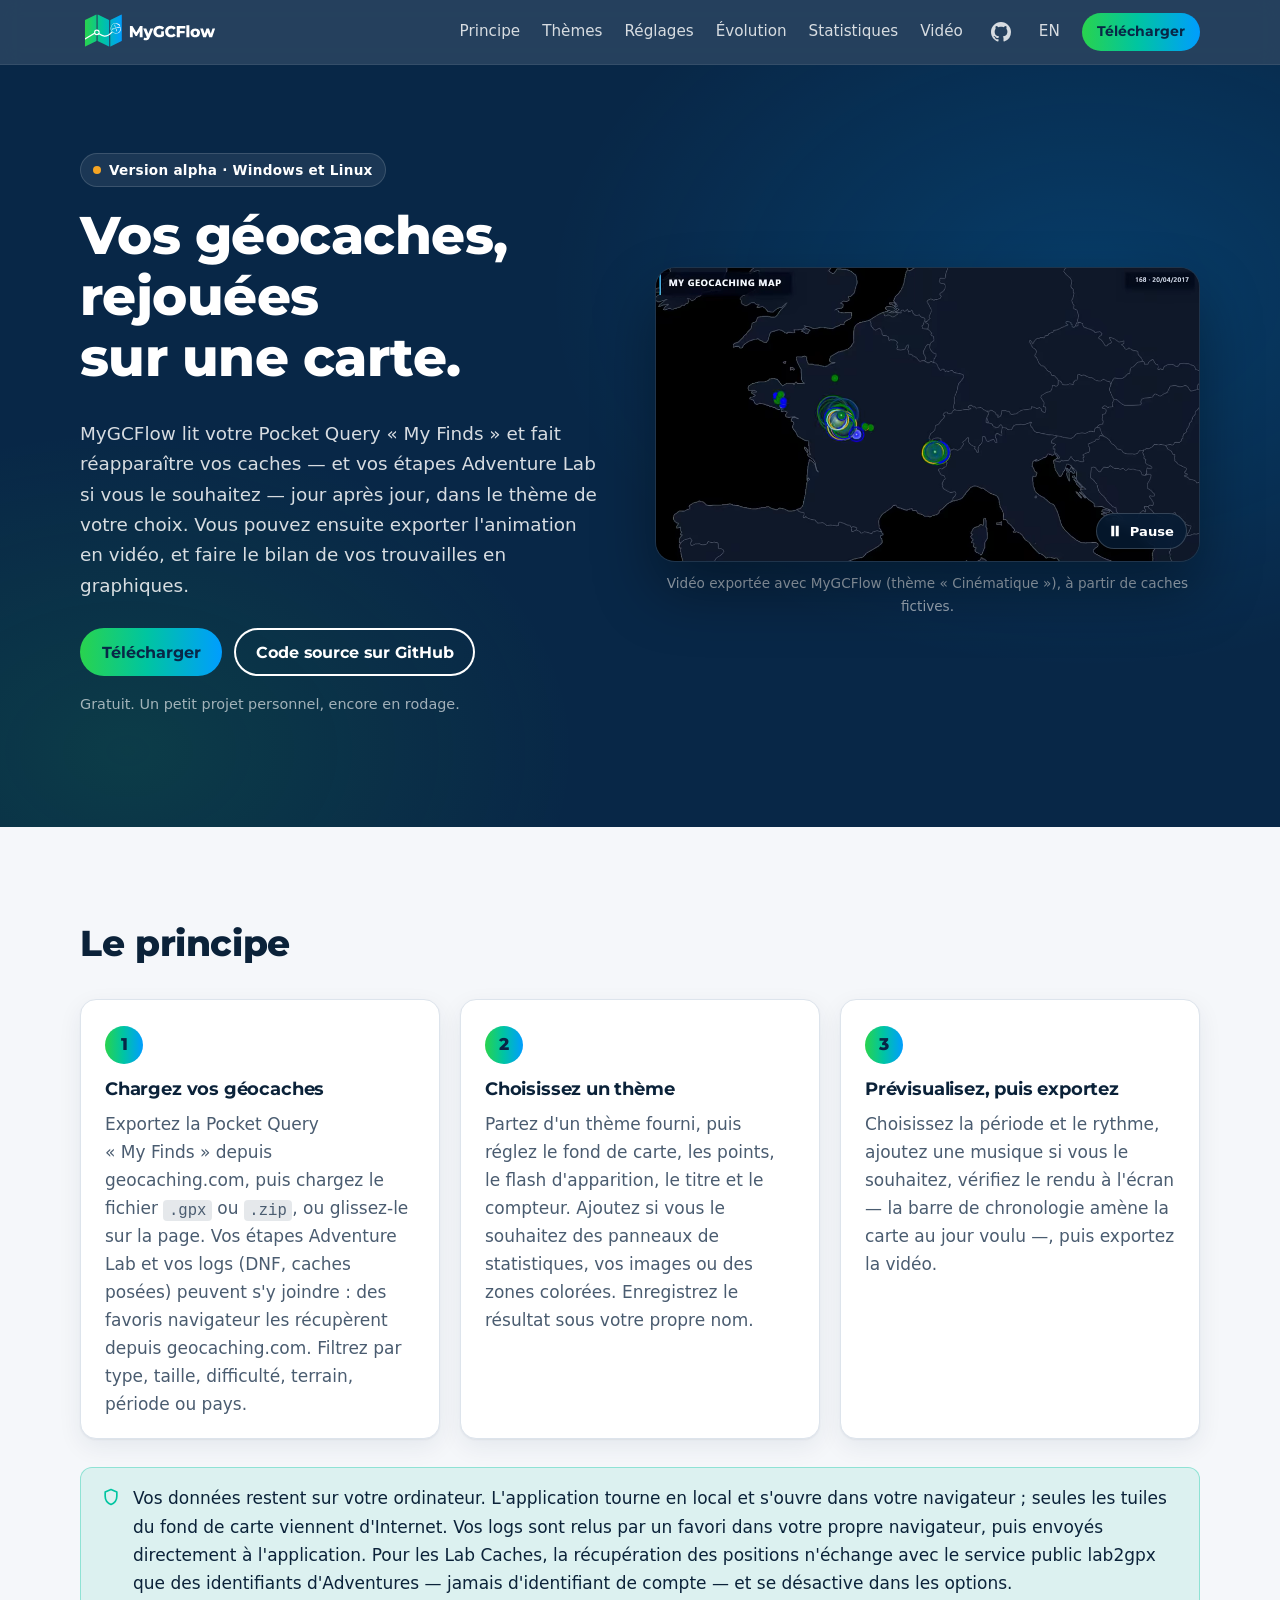
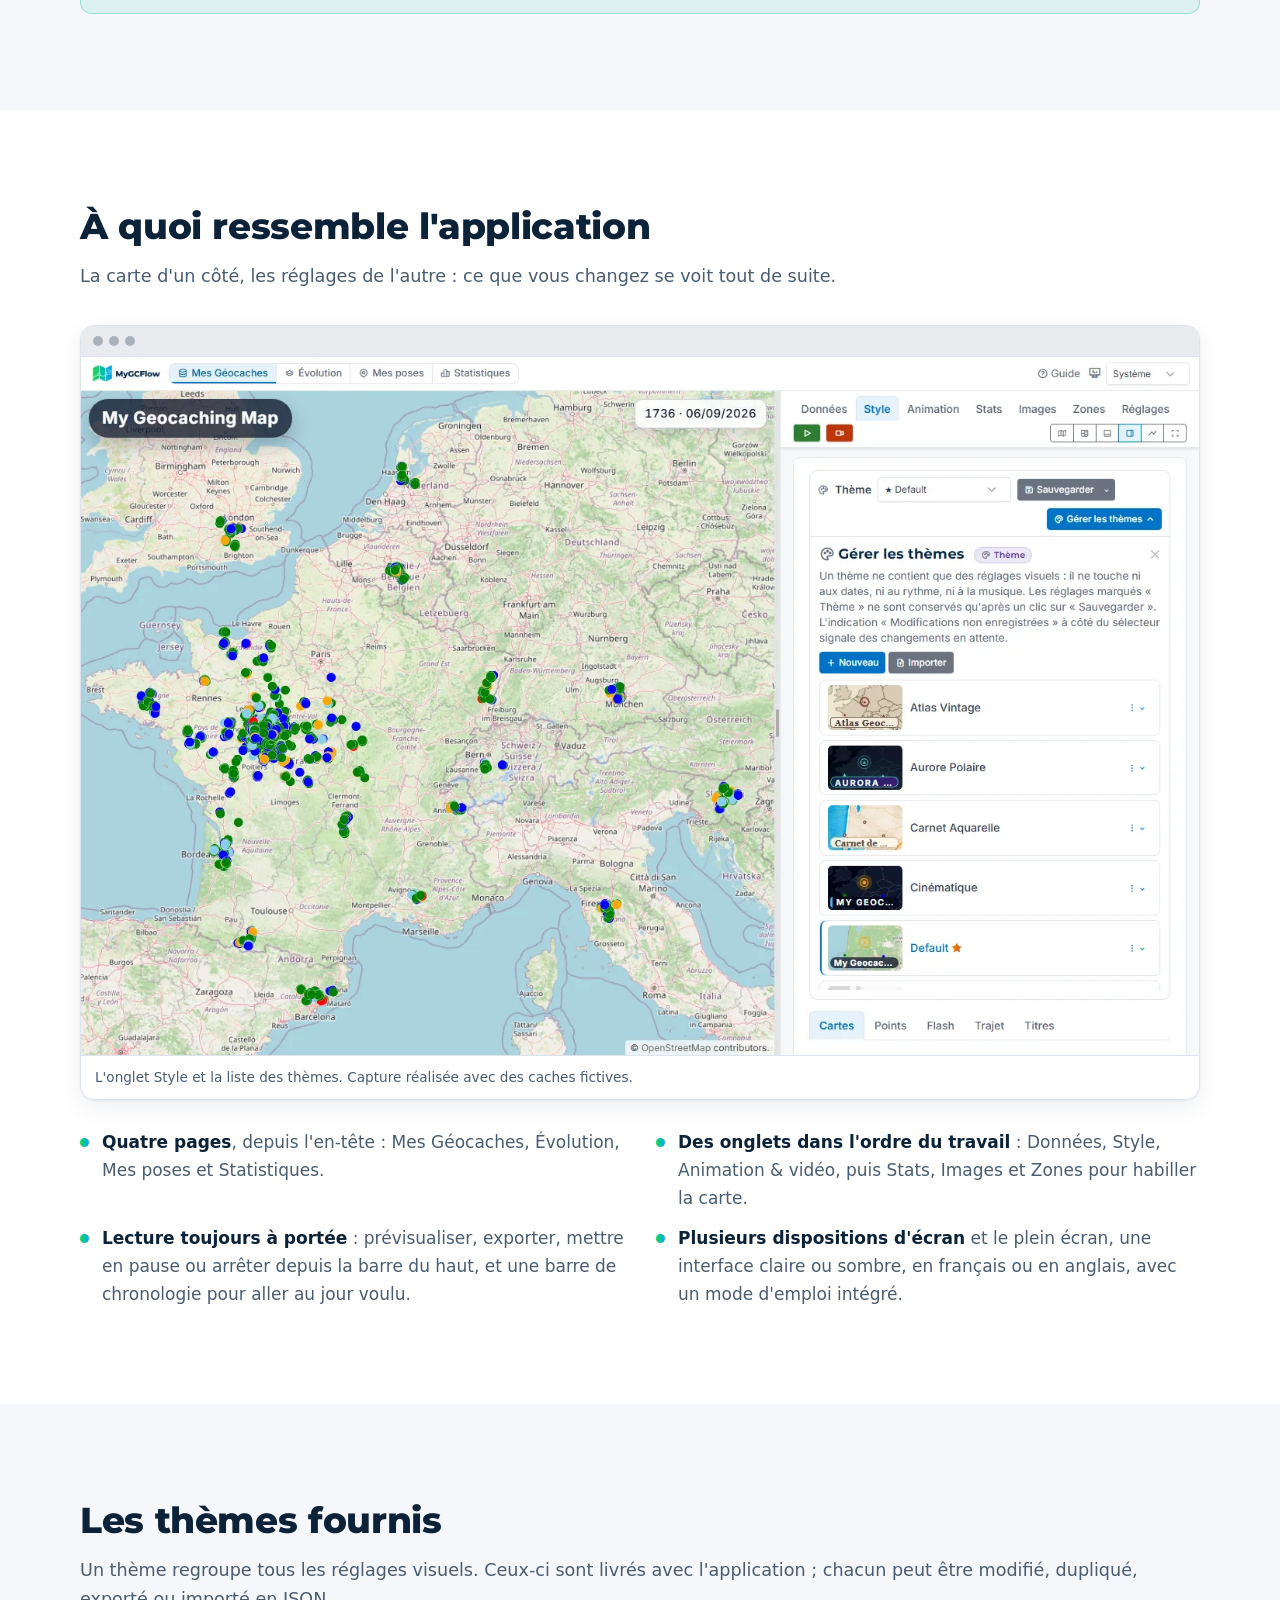
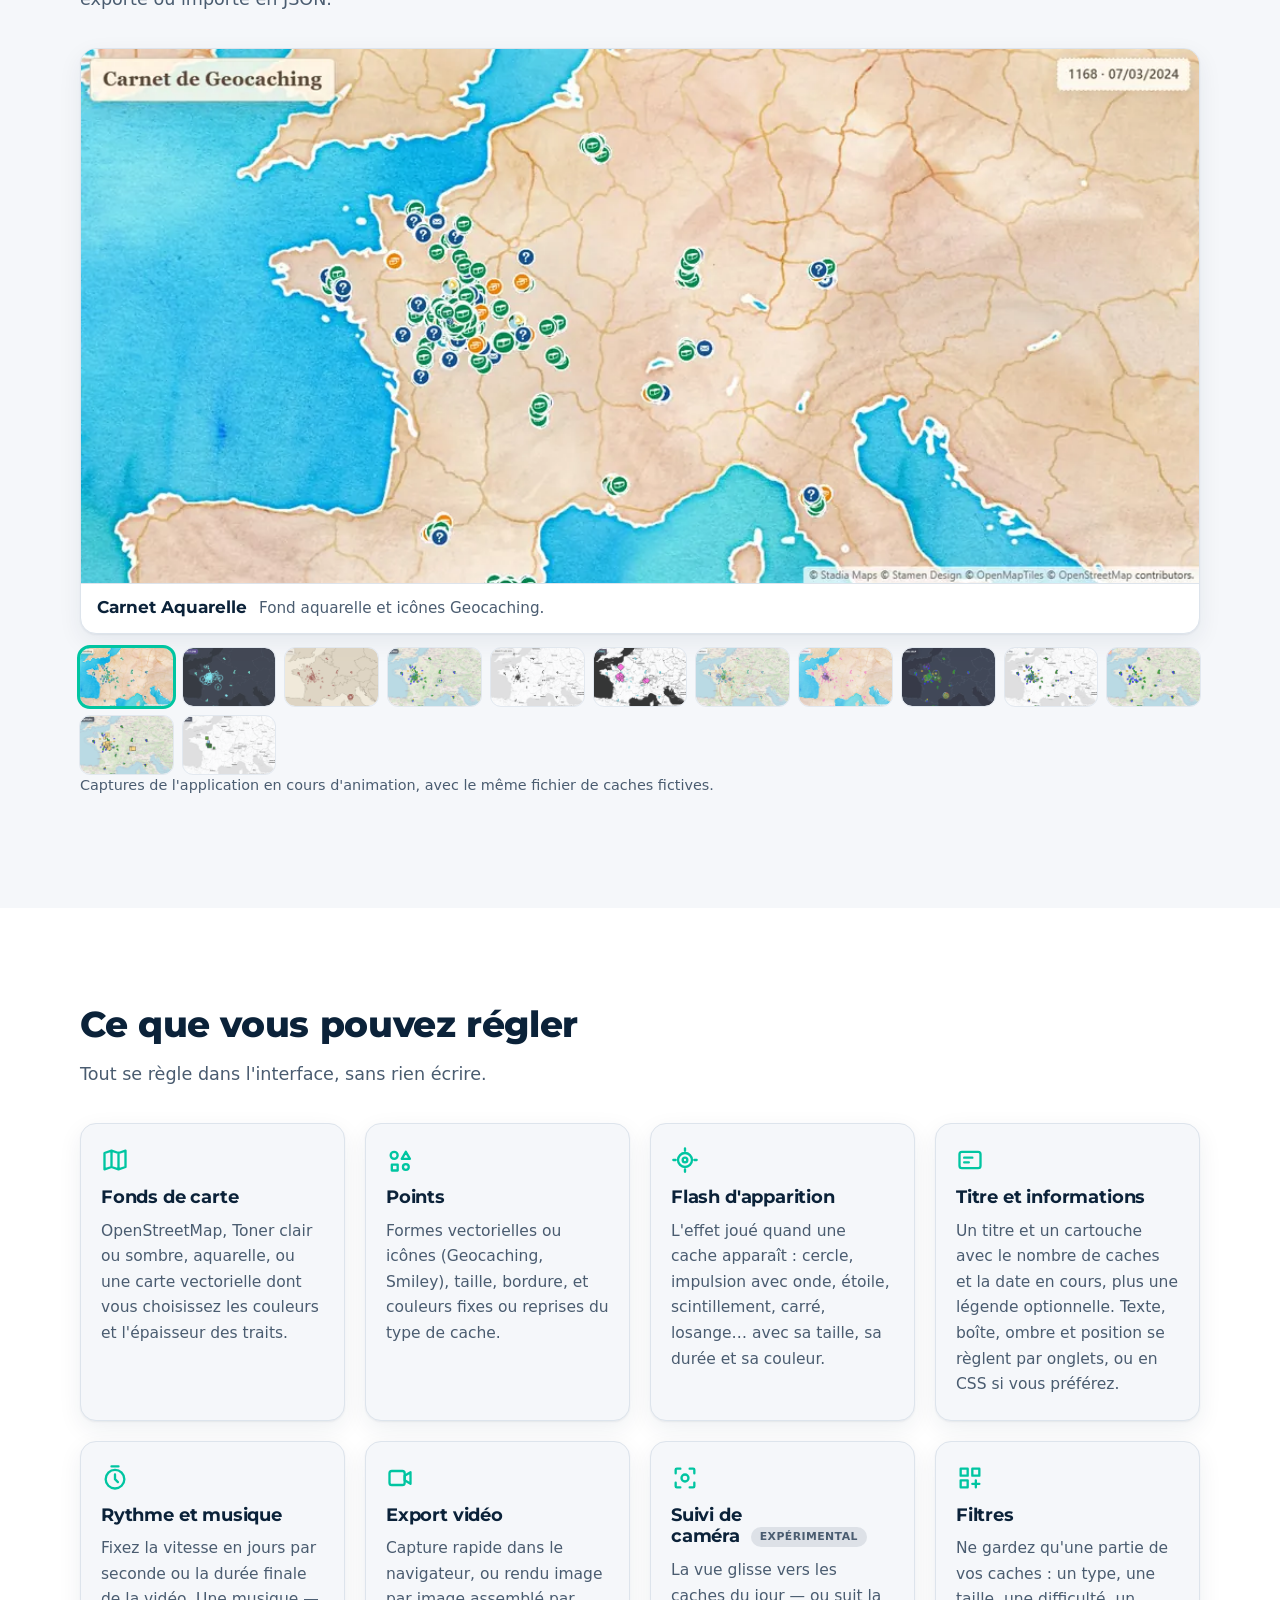
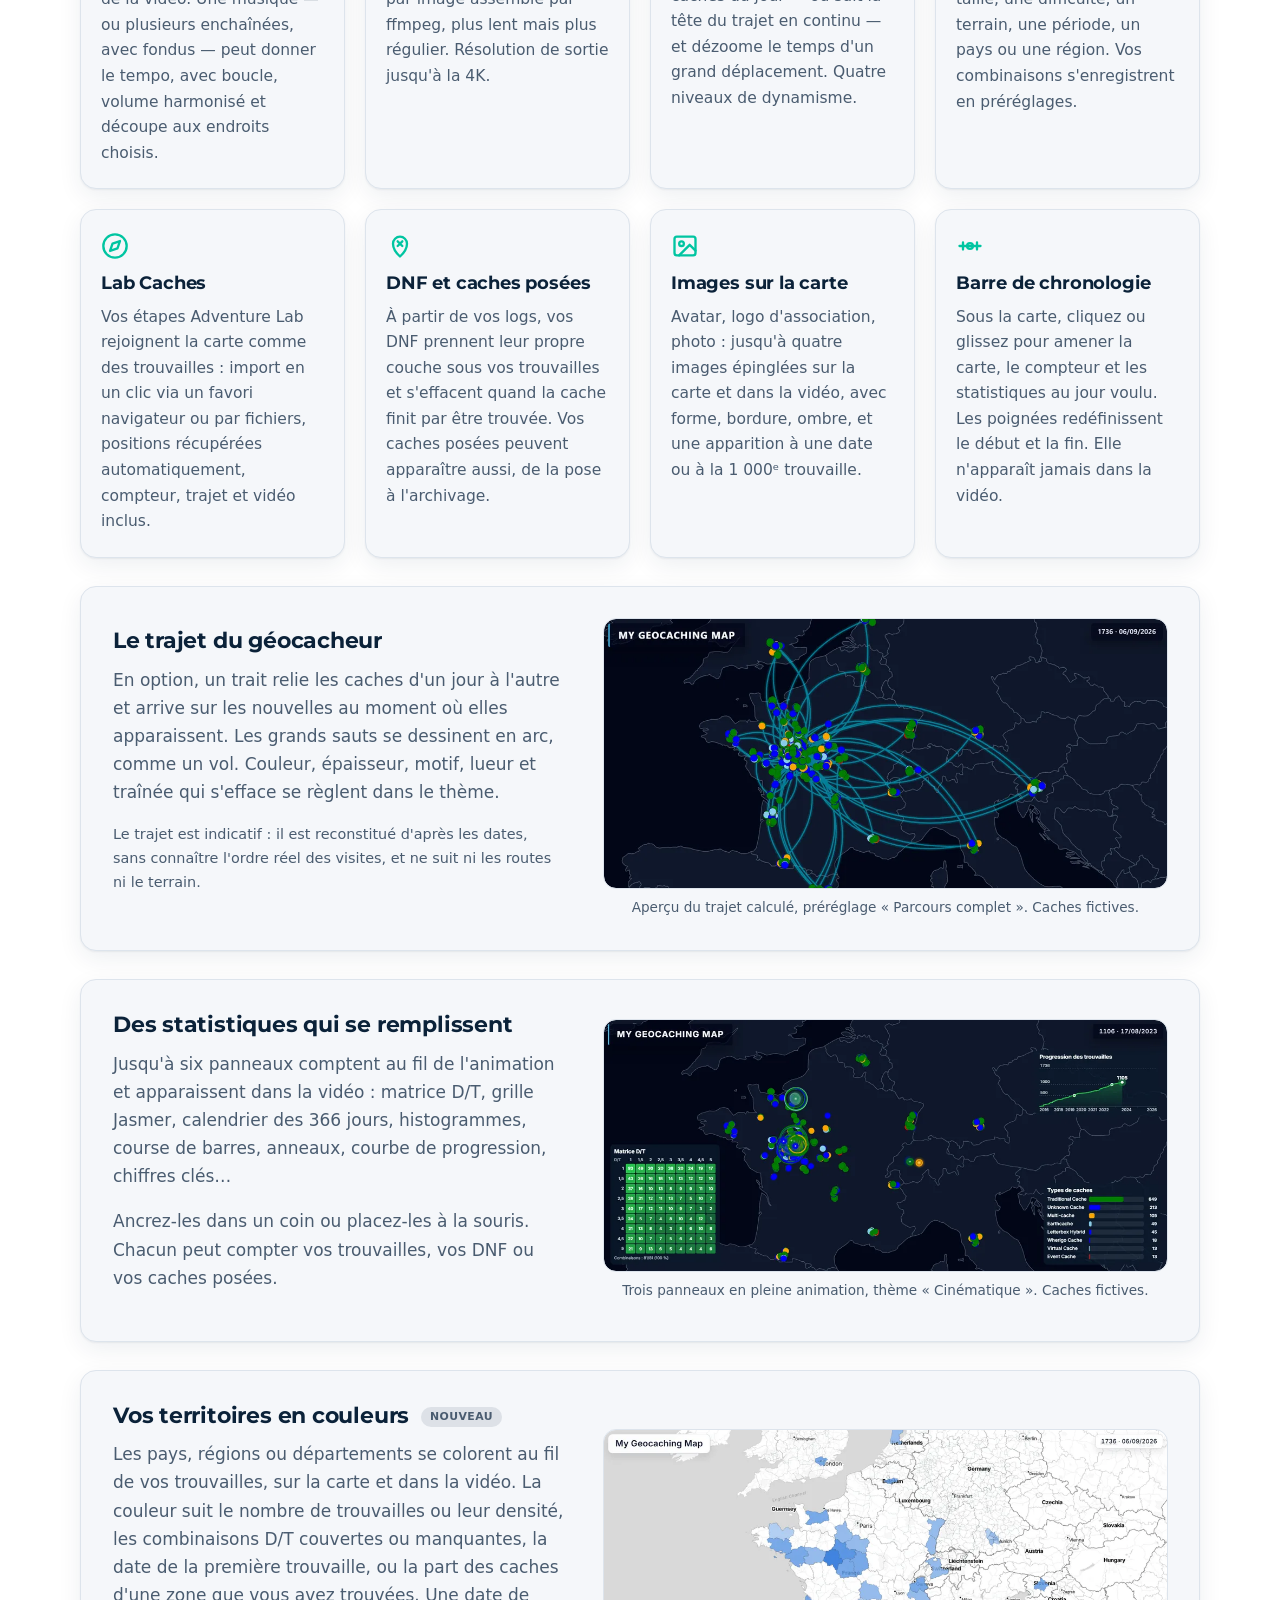
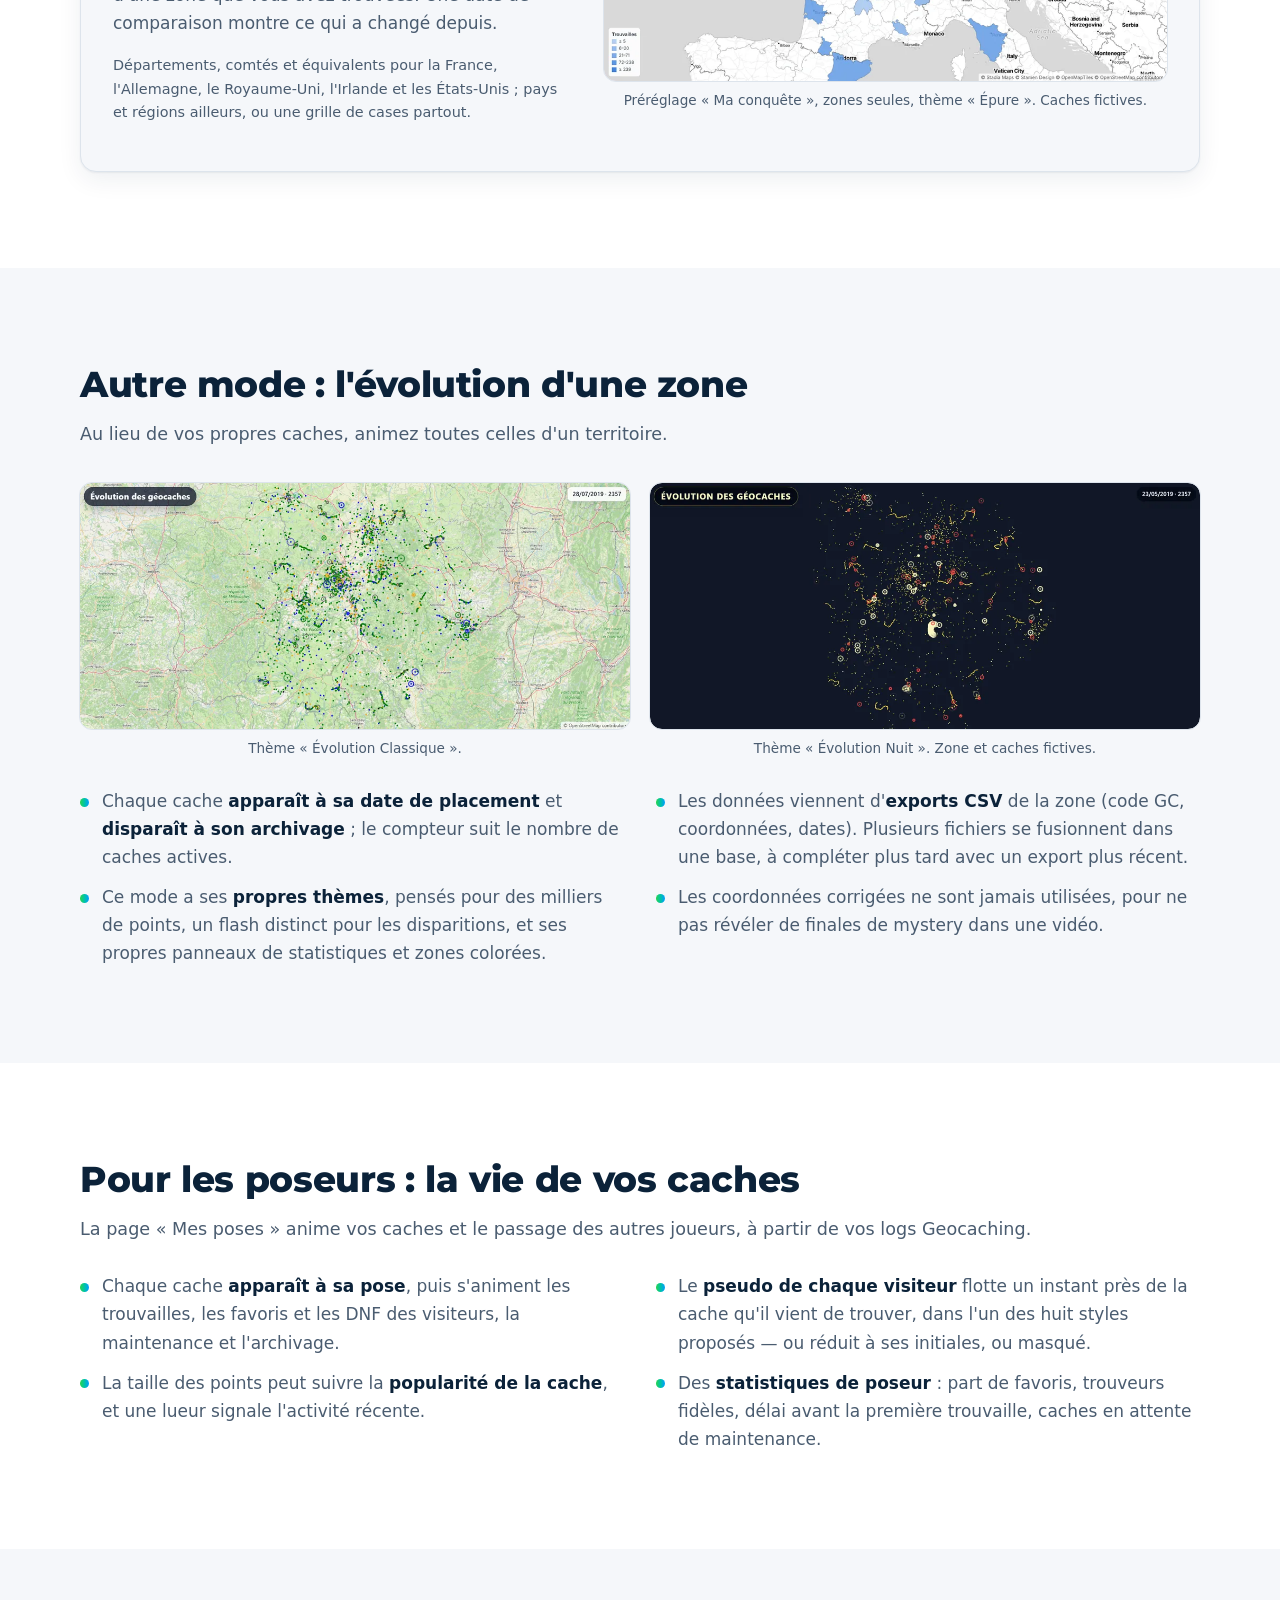
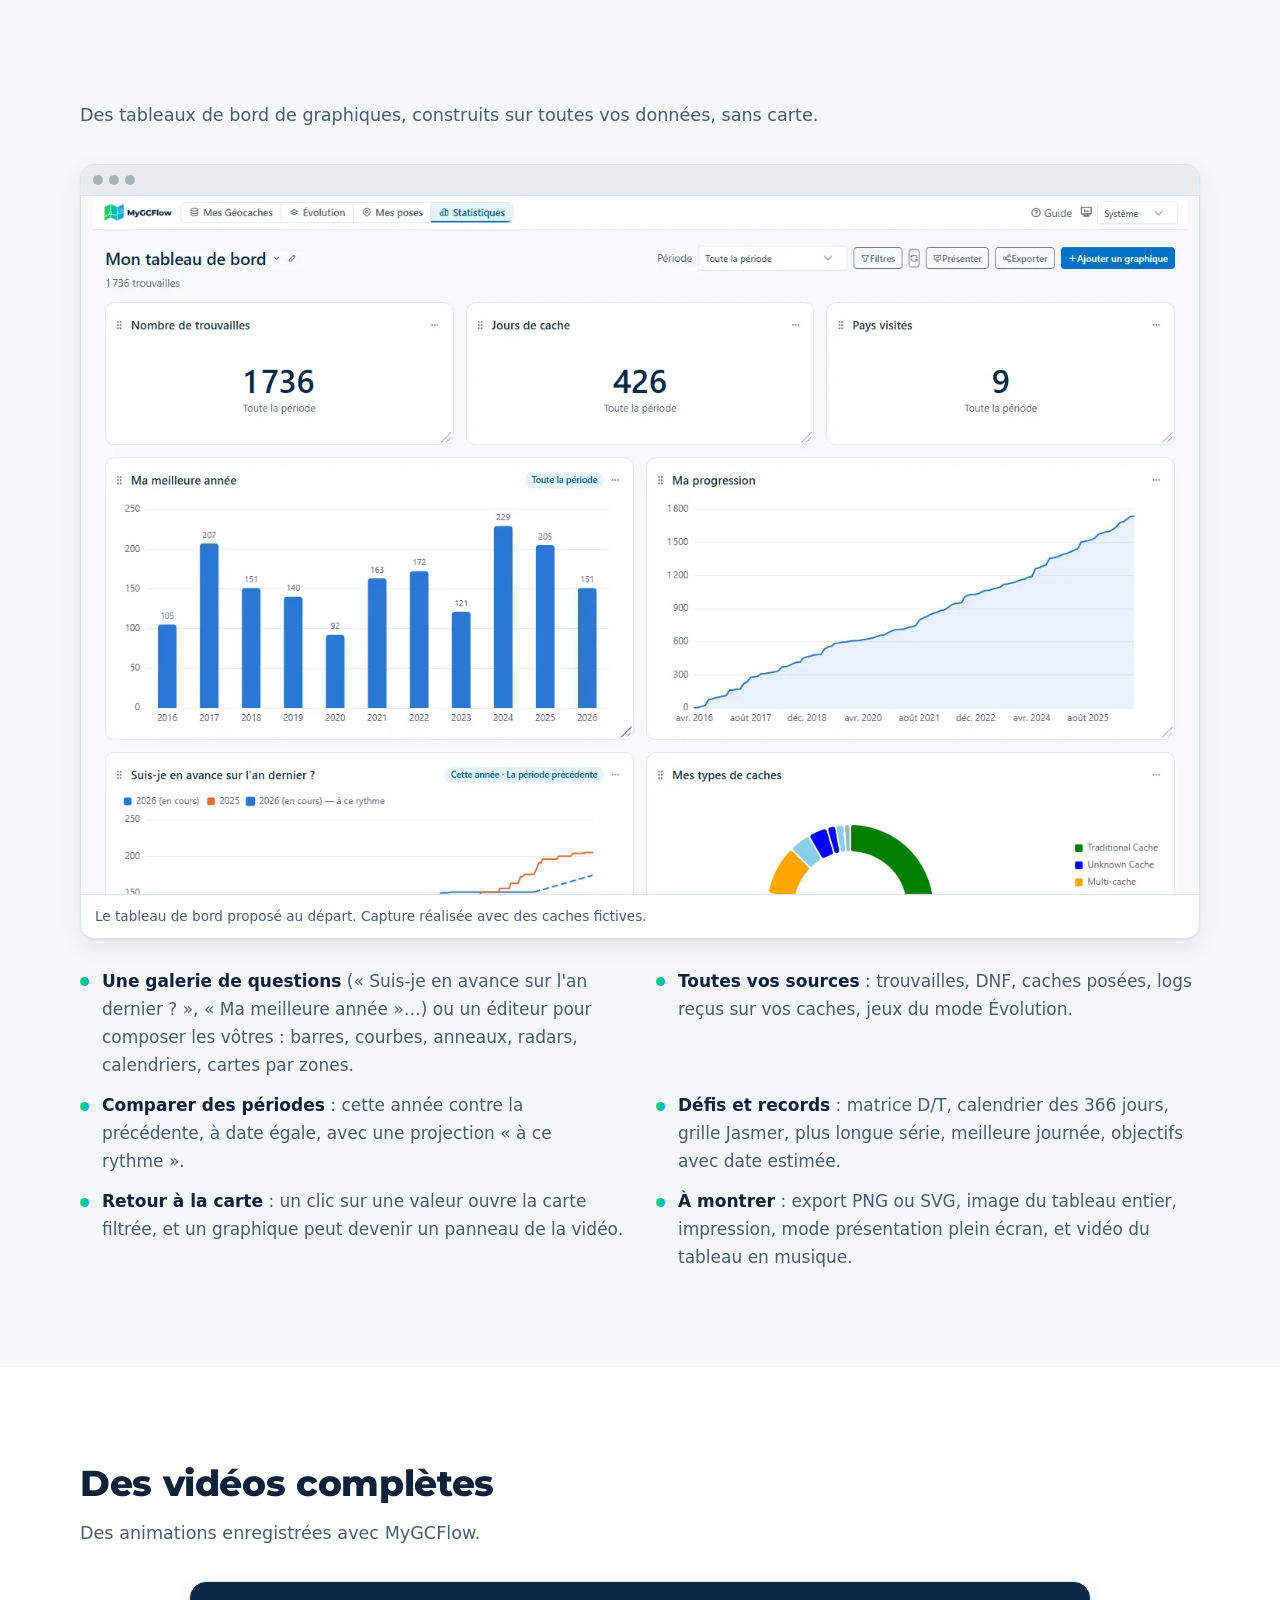
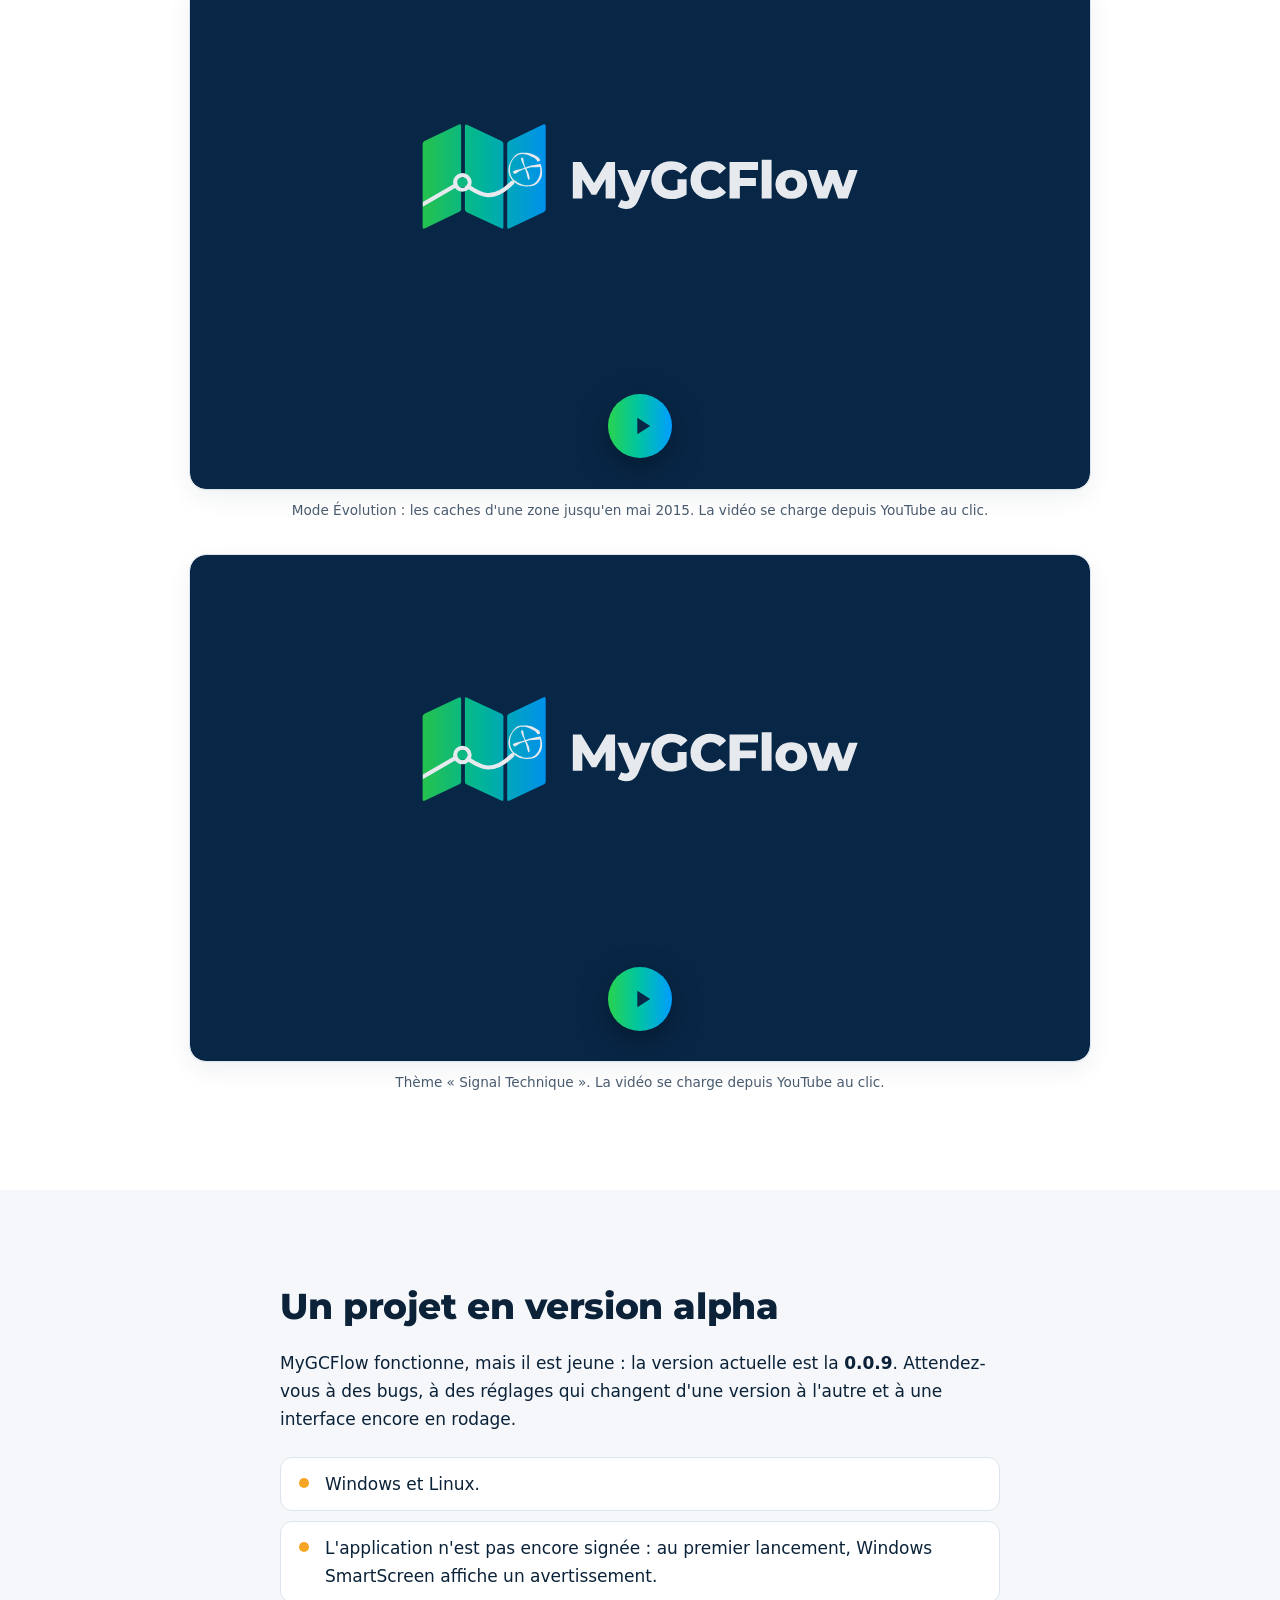
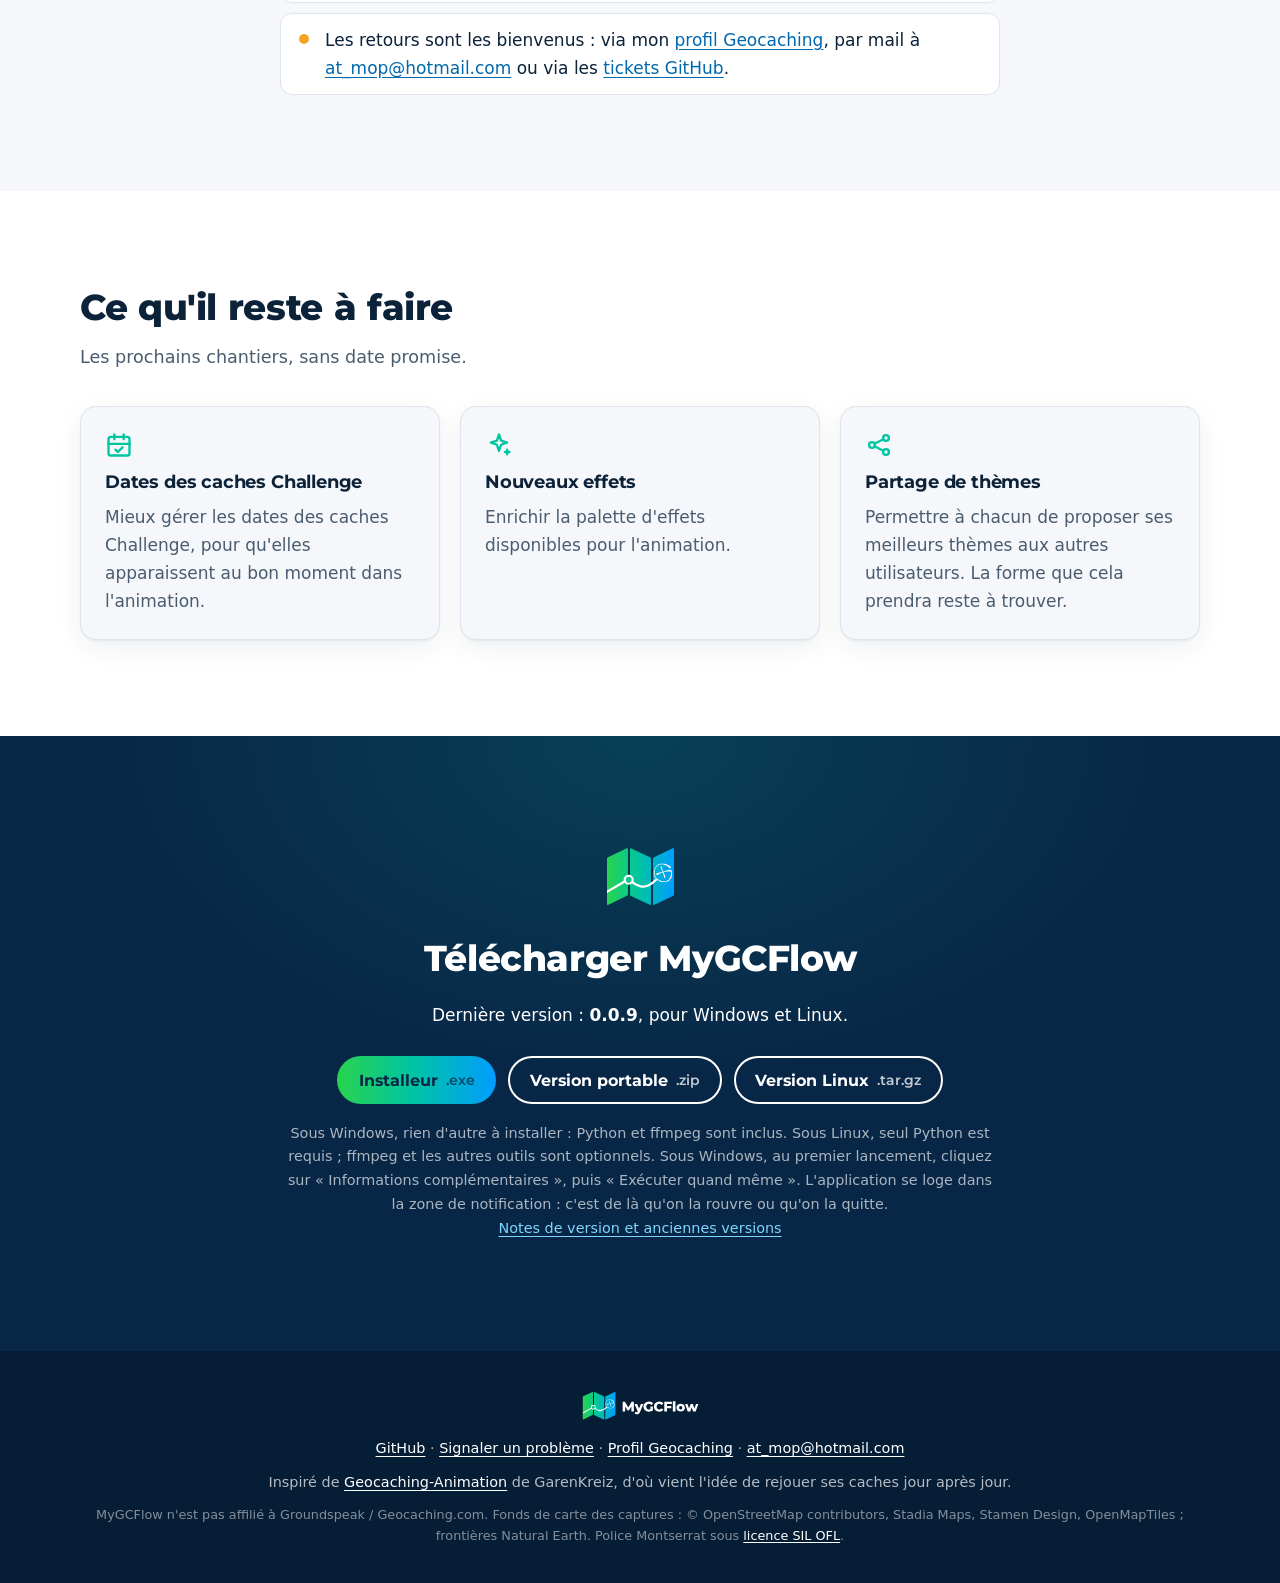
==== commit 76f2906b: "Site > Version 0.0.9 : présenter les statistiques et nouvelles fonctionnalités - index.html/en.html " ====
--- a/index.html
+++ b/index.html
@@ -4,12 +4,12 @@
   <meta charset="utf-8">
   <meta name="viewport" content="width=device-width, initial-scale=1">
   <title>MyGCFlow · vos géocaches en carte animée</title>
-  <meta name="description" content="MyGCFlow rejoue vos géocaches trouvées et vos étapes Adventure Lab sur une carte, jour après jour, dans le thème de votre choix, et enregistre l'animation en vidéo. Application gratuite pour Windows et Linux, en version alpha.">
+  <meta name="description" content="MyGCFlow rejoue vos géocaches trouvées, vos étapes Adventure Lab et vos DNF sur une carte, jour après jour, dans le thème de votre choix, enregistre l'animation en vidéo et fait le bilan en graphiques. Application gratuite pour Windows et Linux, en version alpha.">
   <meta name="theme-color" content="#082747">
 
   <meta property="og:type" content="website">
   <meta property="og:title" content="MyGCFlow">
-  <meta property="og:description" content="Vos géocaches trouvées et vos étapes Adventure Lab, rejouées sur une carte et enregistrées en vidéo.">
+  <meta property="og:description" content="Vos géocaches trouvées et vos étapes Adventure Lab, rejouées sur une carte, enregistrées en vidéo et mises en graphiques.">
   <!-- og:image demande une URL absolue : l'ajouter quand le domaine du site sera connu,
        avec assets/img/mygcflow-social-1280x640.png -->
   <link rel="alternate" hreflang="en" href="en.html">
@@ -38,6 +38,7 @@
         <a href="#themes">Thèmes</a>
         <a href="#reglages">Réglages</a>
         <a href="#evolution">Évolution</a>
+        <a href="#statistiques">Statistiques</a>
         <a href="#video">Vidéo</a>
         <a class="nav-github" href="https://github.com/TherionAcribus/MyGCFlow" aria-label="Code source sur GitHub">
           <svg viewBox="0 0 16 16" width="20" height="20" aria-hidden="true"><path fill="currentColor" d="M8 0C3.58 0 0 3.58 0 8c0 3.54 2.29 6.53 5.47 7.59.4.07.55-.17.55-.38 0-.19-.01-.82-.01-1.49-2.01.37-2.53-.49-2.69-.94-.09-.23-.48-.94-.82-1.13-.28-.15-.68-.52-.01-.53.63-.01 1.08.58 1.23.82.72 1.21 1.87.87 2.33.66.07-.52.28-.87.51-1.07-1.78-.2-3.64-.89-3.64-3.95 0-.87.31-1.59.82-2.15-.08-.2-.36-1.02.08-2.12 0 0 .67-.21 2.2.82.64-.18 1.32-.27 2-.27.68 0 1.36.09 2 .27 1.53-1.04 2.2-.82 2.2-.82.44 1.1.16 1.92.08 2.12.51.56.82 1.27.82 2.15 0 3.07-1.87 3.75-3.65 3.95.29.25.54.73.54 1.48 0 1.07-.01 1.93-.01 2.2 0 .21.15.46.55.38A8.013 8.013 0 0016 8c0-4.42-3.58-8-8-8z"/></svg>
@@ -58,7 +59,8 @@
           <p class="lead">
             MyGCFlow lit votre Pocket Query «&nbsp;My&nbsp;Finds&nbsp;» et fait réapparaître vos caches
             — et vos étapes Adventure Lab si vous le souhaitez — jour après jour, dans le thème
-            de votre choix. Vous pouvez ensuite exporter l'animation en vidéo.
+            de votre choix. Vous pouvez ensuite exporter l'animation en vidéo, et faire le bilan
+            de vos trouvailles en graphiques.
           </p>
           <div class="actions">
             <a class="btn" href="#telecharger">Télécharger</a>
@@ -100,8 +102,9 @@
             <p>
               Exportez la Pocket Query «&nbsp;My&nbsp;Finds&nbsp;» depuis geocaching.com, puis chargez le
               fichier <code>.gpx</code> ou <code>.zip</code>, ou glissez-le sur la page. Vos étapes
-              Adventure Lab peuvent s'y joindre&nbsp;: un favori navigateur envoie votre historique
-              en un clic. Filtrez par type, taille, difficulté, terrain, période ou pays.
+              Adventure Lab et vos logs (DNF, caches posées) peuvent s'y joindre&nbsp;: des favoris
+              navigateur les récupèrent depuis geocaching.com. Filtrez par type, taille, difficulté,
+              terrain, période ou pays.
             </p>
           </li>
           <li class="step reveal">
@@ -109,7 +112,8 @@
             <h3>Choisissez un thème</h3>
             <p>
               Partez d'un thème fourni, puis réglez le fond de carte, les points, le flash
-              d'apparition, le titre et le compteur. Enregistrez le résultat sous votre propre nom.
+              d'apparition, le titre et le compteur. Ajoutez si vous le souhaitez des panneaux de
+              statistiques, vos images ou des zones colorées. Enregistrez le résultat sous votre propre nom.
             </p>
           </li>
           <li class="step reveal">
@@ -117,7 +121,8 @@
             <h3>Prévisualisez, puis exportez</h3>
             <p>
               Choisissez la période et le rythme, ajoutez une musique si vous le souhaitez,
-              vérifiez le rendu à l'écran, puis exportez la vidéo.
+              vérifiez le rendu à l'écran — la barre de chronologie amène la carte au jour voulu —,
+              puis exportez la vidéo.
             </p>
           </li>
         </ol>
@@ -125,7 +130,8 @@
           <svg viewBox="0 0 24 24" width="20" height="20" aria-hidden="true"><path fill="none" stroke="currentColor" stroke-width="2" stroke-linecap="round" stroke-linejoin="round" d="M12 3l7 3v5c0 4.5-3 8.3-7 10-4-1.7-7-5.5-7-10V6z"/></svg>
           <span>
             Vos données restent sur votre ordinateur. L'application tourne en local et s'ouvre dans votre
-            navigateur&nbsp;; seules les tuiles du fond de carte viennent d'Internet. Pour les Lab Caches,
+            navigateur&nbsp;; seules les tuiles du fond de carte viennent d'Internet. Vos logs sont relus
+            par un favori dans votre propre navigateur, puis envoyés directement à l'application. Pour les Lab Caches,
             la récupération des positions n'échange avec le service public lab2gpx que des identifiants
             d'Adventures — jamais d'identifiant de compte — et se désactive dans les options.
           </span>
@@ -149,10 +155,10 @@
         </figure>
 
         <ul class="points reveal">
-          <li><strong>Quatre onglets</strong> qui suivent l'ordre du travail&nbsp;: Données, Style, Animation, Réglages.</li>
-          <li><strong>Lecture toujours à portée</strong>&nbsp;: prévisualiser, exporter, mettre en pause ou arrêter depuis la barre du haut.</li>
-          <li><strong>Quatre dispositions d'écran</strong>, de la grande carte au panneau latéral, plus le plein écran.</li>
-          <li><strong>Interface claire ou sombre</strong>, en français ou en anglais, avec un mode d'emploi intégré.</li>
+          <li><strong>Quatre pages</strong>, depuis l'en-tête&nbsp;: Mes Géocaches, Évolution, Mes poses et Statistiques.</li>
+          <li><strong>Des onglets dans l'ordre du travail</strong>&nbsp;: Données, Style, Animation &amp; vidéo, puis Stats, Images et Zones pour habiller la carte.</li>
+          <li><strong>Lecture toujours à portée</strong>&nbsp;: prévisualiser, exporter, mettre en pause ou arrêter depuis la barre du haut, et une barre de chronologie pour aller au jour voulu.</li>
+          <li><strong>Plusieurs dispositions d'écran</strong> et le plein écran, une interface claire ou sombre, en français ou en anglais, avec un mode d'emploi intégré.</li>
         </ul>
       </div>
     </section>
@@ -223,7 +229,7 @@
           <article class="card reveal">
             <svg class="card-icon" viewBox="0 0 24 24" width="28" height="28" aria-hidden="true"><g fill="none" stroke="currentColor" stroke-width="2" stroke-linecap="round" stroke-linejoin="round"><rect x="3" y="5" width="18" height="14" rx="2"/><path d="M7 10h7M7 14h4"/></g></svg>
             <h3>Titre et informations</h3>
-            <p>Un titre et un cartouche avec le nombre de caches et la date en cours. Texte, boîte, ombre et position se règlent par onglets, ou en CSS si vous préférez.</p>
+            <p>Un titre et un cartouche avec le nombre de caches et la date en cours, plus une légende optionnelle. Texte, boîte, ombre et position se règlent par onglets, ou en CSS si vous préférez.</p>
           </article>
           <article class="card reveal">
             <svg class="card-icon" viewBox="0 0 24 24" width="28" height="28" aria-hidden="true"><g fill="none" stroke="currentColor" stroke-width="2" stroke-linecap="round" stroke-linejoin="round"><circle cx="12" cy="13" r="8"/><path d="M12 9v4l2.5 2.5M9 2h6"/></g></svg>
@@ -243,12 +249,27 @@
           <article class="card reveal">
             <svg class="card-icon" viewBox="0 0 24 24" width="28" height="28" aria-hidden="true"><g fill="none" stroke="currentColor" stroke-width="2" stroke-linecap="round" stroke-linejoin="round"><path d="M4 4h6v6H4zM14 4h6v6h-6zM4 14h6v6H4z"/><path d="M14 17h6M17 14v6"/></g></svg>
             <h3>Filtres</h3>
-            <p>Ne gardez qu'une partie de vos caches&nbsp;: un type, une taille, une difficulté, un terrain, une période, un pays ou une région.</p>
+            <p>Ne gardez qu'une partie de vos caches&nbsp;: un type, une taille, une difficulté, un terrain, une période, un pays ou une région. Vos combinaisons s'enregistrent en préréglages.</p>
           </article>
           <article class="card reveal">
             <svg class="card-icon" viewBox="0 0 24 24" width="28" height="28" aria-hidden="true"><g fill="none" stroke="currentColor" stroke-width="2" stroke-linecap="round" stroke-linejoin="round"><circle cx="12" cy="12" r="10"/><polygon points="16.24 7.76 14.12 14.12 7.76 16.24 9.88 9.88 16.24 7.76"/></g></svg>
             <h3>Lab Caches</h3>
             <p>Vos étapes Adventure Lab rejoignent la carte comme des trouvailles&nbsp;: import en un clic via un favori navigateur ou par fichiers, positions récupérées automatiquement, compteur, trajet et vidéo inclus.</p>
+          </article>
+          <article class="card reveal">
+            <svg class="card-icon" viewBox="0 0 24 24" width="28" height="28" aria-hidden="true"><g fill="none" stroke="currentColor" stroke-width="2" stroke-linecap="round" stroke-linejoin="round"><path d="M12 21s-6-5.6-6-11a6 6 0 0112 0c0 5.4-6 11-6 11z"/><path d="M10 8l4 4M14 8l-4 4"/></g></svg>
+            <h3>DNF et caches posées</h3>
+            <p>À partir de vos logs, vos DNF prennent leur propre couche sous vos trouvailles et s'effacent quand la cache finit par être trouvée. Vos caches posées peuvent apparaître aussi, de la pose à l'archivage.</p>
+          </article>
+          <article class="card reveal">
+            <svg class="card-icon" viewBox="0 0 24 24" width="28" height="28" aria-hidden="true"><g fill="none" stroke="currentColor" stroke-width="2" stroke-linecap="round" stroke-linejoin="round"><rect x="3" y="4" width="18" height="16" rx="2"/><circle cx="9" cy="10" r="2"/><path d="M21 16l-5-5-9 9"/></g></svg>
+            <h3>Images sur la carte</h3>
+            <p>Avatar, logo d'association, photo&nbsp;: jusqu'à quatre images épinglées sur la carte et dans la vidéo, avec forme, bordure, ombre, et une apparition à une date ou à la 1&nbsp;000ᵉ trouvaille.</p>
+          </article>
+          <article class="card reveal">
+            <svg class="card-icon" viewBox="0 0 24 24" width="28" height="28" aria-hidden="true"><g fill="none" stroke="currentColor" stroke-width="2" stroke-linecap="round" stroke-linejoin="round"><path d="M3 12h18M6 9v6M18 9v6"/><circle cx="12" cy="12" r="2.5"/></g></svg>
+            <h3>Barre de chronologie</h3>
+            <p>Sous la carte, cliquez ou glissez pour amener la carte, le compteur et les statistiques au jour voulu. Les poignées redéfinissent le début et la fin. Elle n'apparaît jamais dans la vidéo.</p>
           </article>
         </div>
 
@@ -269,6 +290,48 @@
             <img src="assets/img/app/trajet.webp" width="1040" height="497" loading="lazy"
                  alt="Carte sombre où des arcs bleus relient des groupes de caches entre la France et les pays voisins.">
             <figcaption>Aperçu du trajet calculé, préréglage «&nbsp;Parcours complet&nbsp;». Caches fictives.</figcaption>
+          </figure>
+        </article>
+
+        <article class="split reveal">
+          <div class="split-text">
+            <h3>Des statistiques qui se remplissent</h3>
+            <p>
+              Jusqu'à six panneaux comptent au fil de l'animation et apparaissent dans la vidéo&nbsp;:
+              matrice D/T, grille Jasmer, calendrier des 366 jours, histogrammes, course de barres,
+              anneaux, courbe de progression, chiffres clés…
+            </p>
+            <p>
+              Ancrez-les dans un coin ou placez-les à la souris. Chacun peut compter vos trouvailles,
+              vos DNF ou vos caches posées.
+            </p>
+          </div>
+          <figure class="split-figure">
+            <img src="assets/img/app/panneaux-stats.webp" width="1040" height="464" loading="lazy"
+                 alt="Carte sombre en pleine animation, avec trois panneaux : une matrice difficulté/terrain, une courbe de progression et un histogramme des types de caches.">
+            <figcaption>Trois panneaux en pleine animation, thème «&nbsp;Cinématique&nbsp;». Caches fictives.</figcaption>
+          </figure>
+        </article>
+
+        <article class="split reveal">
+          <div class="split-text">
+            <h3>Vos territoires en couleurs <span class="tag">Nouveau</span></h3>
+            <p>
+              Les pays, régions ou départements se colorent au fil de vos trouvailles, sur la carte
+              et dans la vidéo. La couleur suit le nombre de trouvailles ou leur densité, les
+              combinaisons D/T couvertes ou manquantes, la date de la première trouvaille, ou la part
+              des caches d'une zone que vous avez trouvées. Une date de comparaison montre ce qui a
+              changé depuis.
+            </p>
+            <p class="fineprint">
+              Départements, comtés et équivalents pour la France, l'Allemagne, le Royaume-Uni, l'Irlande
+              et les États-Unis&nbsp;; pays et régions ailleurs, ou une grille de cases partout.
+            </p>
+          </div>
+          <figure class="split-figure">
+            <img src="assets/img/app/zones.webp" width="1040" height="464" loading="lazy"
+                 alt="Carte claire de l'Europe de l'Ouest où des départements et des régions sont teintés de bleu, plus foncé là où les trouvailles sont nombreuses, avec une légende en cinq classes.">
+            <figcaption>Préréglage «&nbsp;Ma conquête&nbsp;», zones seules, thème «&nbsp;Épure&nbsp;». Caches fictives.</figcaption>
           </figure>
         </article>
       </div>
@@ -298,8 +361,52 @@
         <ul class="points reveal">
           <li>Chaque cache <strong>apparaît à sa date de placement</strong> et <strong>disparaît à son archivage</strong>&nbsp;; le compteur suit le nombre de caches actives.</li>
           <li>Les données viennent d'<strong>exports CSV</strong> de la zone (code GC, coordonnées, dates). Plusieurs fichiers se fusionnent dans une base, à compléter plus tard avec un export plus récent.</li>
-          <li>Ce mode a ses <strong>propres thèmes</strong>, pensés pour des milliers de points, et un flash distinct pour les disparitions.</li>
+          <li>Ce mode a ses <strong>propres thèmes</strong>, pensés pour des milliers de points, un flash distinct pour les disparitions, et ses propres panneaux de statistiques et zones colorées.</li>
           <li>Les coordonnées corrigées ne sont jamais utilisées, pour ne pas révéler de finales de mystery dans une vidéo.</li>
+        </ul>
+      </div>
+    </section>
+
+    <!-- Mes poses -->
+    <section id="poses" class="section section-alt">
+      <div class="wrap">
+        <h2 class="reveal">Pour les poseurs&nbsp;: la vie de vos caches</h2>
+        <p class="section-lead reveal">
+          La page «&nbsp;Mes poses&nbsp;» anime vos caches et le passage des autres joueurs, à partir
+          de vos logs Geocaching.
+        </p>
+
+        <ul class="points reveal">
+          <li>Chaque cache <strong>apparaît à sa pose</strong>, puis s'animent les trouvailles, les favoris et les DNF des visiteurs, la maintenance et l'archivage.</li>
+          <li>Le <strong>pseudo de chaque visiteur</strong> flotte un instant près de la cache qu'il vient de trouver, dans l'un des huit styles proposés — ou réduit à ses initiales, ou masqué.</li>
+          <li>La taille des points peut suivre la <strong>popularité de la cache</strong>, et une lueur signale l'activité récente.</li>
+          <li>Des <strong>statistiques de poseur</strong>&nbsp;: part de favoris, trouveurs fidèles, délai avant la première trouvaille, caches en attente de maintenance.</li>
+        </ul>
+      </div>
+    </section>
+
+    <!-- Statistiques -->
+    <section id="statistiques" class="section">
+      <div class="wrap">
+        <h2 class="reveal">Une page de statistiques <span class="tag">Nouveau</span></h2>
+        <p class="section-lead reveal">
+          Des tableaux de bord de graphiques, construits sur toutes vos données, sans carte.
+        </p>
+
+        <figure class="shot reveal">
+          <div class="shot-bar" aria-hidden="true"><span></span><span></span><span></span></div>
+          <img src="assets/img/app/page-statistiques.webp" width="1440" height="900" loading="lazy"
+               alt="Capture de la page Statistiques de MyGCFlow : trois chiffres clés, un histogramme des trouvailles par année, une courbe de progression et une comparaison avec l'année précédente.">
+          <figcaption>Le tableau de bord proposé au départ. Capture réalisée avec des caches fictives.</figcaption>
+        </figure>
+
+        <ul class="points reveal">
+          <li><strong>Une galerie de questions</strong> («&nbsp;Suis-je en avance sur l'an dernier&nbsp;?&nbsp;», «&nbsp;Ma meilleure année&nbsp;»…) ou un éditeur pour composer les vôtres&nbsp;: barres, courbes, anneaux, radars, calendriers, cartes par zones.</li>
+          <li><strong>Toutes vos sources</strong>&nbsp;: trouvailles, DNF, caches posées, logs reçus sur vos caches, jeux du mode Évolution.</li>
+          <li><strong>Comparer des périodes</strong>&nbsp;: cette année contre la précédente, à date égale, avec une projection «&nbsp;à ce rythme&nbsp;».</li>
+          <li><strong>Défis et records</strong>&nbsp;: matrice D/T, calendrier des 366 jours, grille Jasmer, plus longue série, meilleure journée, objectifs avec date estimée.</li>
+          <li><strong>Retour à la carte</strong>&nbsp;: un clic sur une valeur ouvre la carte filtrée, et un graphique peut devenir un panneau de la vidéo.</li>
+          <li><strong>À montrer</strong>&nbsp;: export PNG ou SVG, image du tableau entier, impression, mode présentation plein écran, et vidéo du tableau en musique.</li>
         </ul>
       </div>
     </section>
@@ -340,7 +447,7 @@
         <h2 class="reveal">Un projet en version alpha</h2>
         <p class="reveal">
           MyGCFlow fonctionne, mais il est jeune&nbsp;: la version actuelle est la
-          <strong class="js-version">0.0.5</strong>. Attendez-vous à des bugs, à des réglages qui
+          <strong class="js-version">0.0.9</strong>. Attendez-vous à des bugs, à des réglages qui
           changent d'une version à l'autre et à une interface encore en rodage.
         </p>
         <ul class="facts reveal">
@@ -373,18 +480,6 @@
           </article>
 
           <article class="card reveal">
-            <svg class="card-icon" viewBox="0 0 24 24" width="28" height="28" aria-hidden="true"><g fill="none" stroke="currentColor" stroke-width="2" stroke-linecap="round" stroke-linejoin="round"><rect x="3" y="4" width="18" height="16" rx="2"/><circle cx="9" cy="10" r="2"/><path d="M21 16l-5-5-9 9"/></g></svg>
-            <h3>Images personnalisées</h3>
-            <p>Afficher vos propres images pendant l'animation.</p>
-          </article>
-
-          <article class="card reveal">
-            <svg class="card-icon" viewBox="0 0 24 24" width="28" height="28" aria-hidden="true"><g fill="none" stroke="currentColor" stroke-width="2" stroke-linecap="round" stroke-linejoin="round"><path d="M3 3h7v7H3zM14 3h7v7h-7zM3 14h7v7H3zM14 14h7v7h-7z"/></g></svg>
-            <h3>Matrices et statistiques en temps réel</h3>
-            <p>Voir la matrice difficulté/terrain et d'autres statistiques se remplir au fil de l'animation.</p>
-          </article>
-
-          <article class="card reveal">
             <svg class="card-icon" viewBox="0 0 24 24" width="28" height="28" aria-hidden="true"><g fill="none" stroke="currentColor" stroke-width="2" stroke-linecap="round" stroke-linejoin="round"><path d="M12 3l1.8 5.2L19 10l-5.2 1.8L12 17l-1.8-5.2L5 10l5.2-1.8zM19 16v4M17 18h4"/></g></svg>
             <h3>Nouveaux effets</h3>
             <p>Enrichir la palette d'effets disponibles pour l'animation.</p>
@@ -405,7 +500,7 @@
         <img class="download-icon reveal" src="assets/img/mygcflow-symbole.svg" alt="" width="88" height="88">
         <h2 class="reveal">Télécharger MyGCFlow</h2>
         <p class="reveal" id="release-info">
-          Dernière version&nbsp;: <strong class="js-version">0.0.5</strong>, pour Windows et Linux.
+          Dernière version&nbsp;: <strong class="js-version">0.0.9</strong>, pour Windows et Linux.
         </p>
         <div class="actions center reveal">
           <a class="btn" id="dl-setup" href="https://github.com/TherionAcribus/MyGCFlow/releases/latest">Installeur <span class="btn-meta" id="dl-setup-meta">.exe</span></a>
